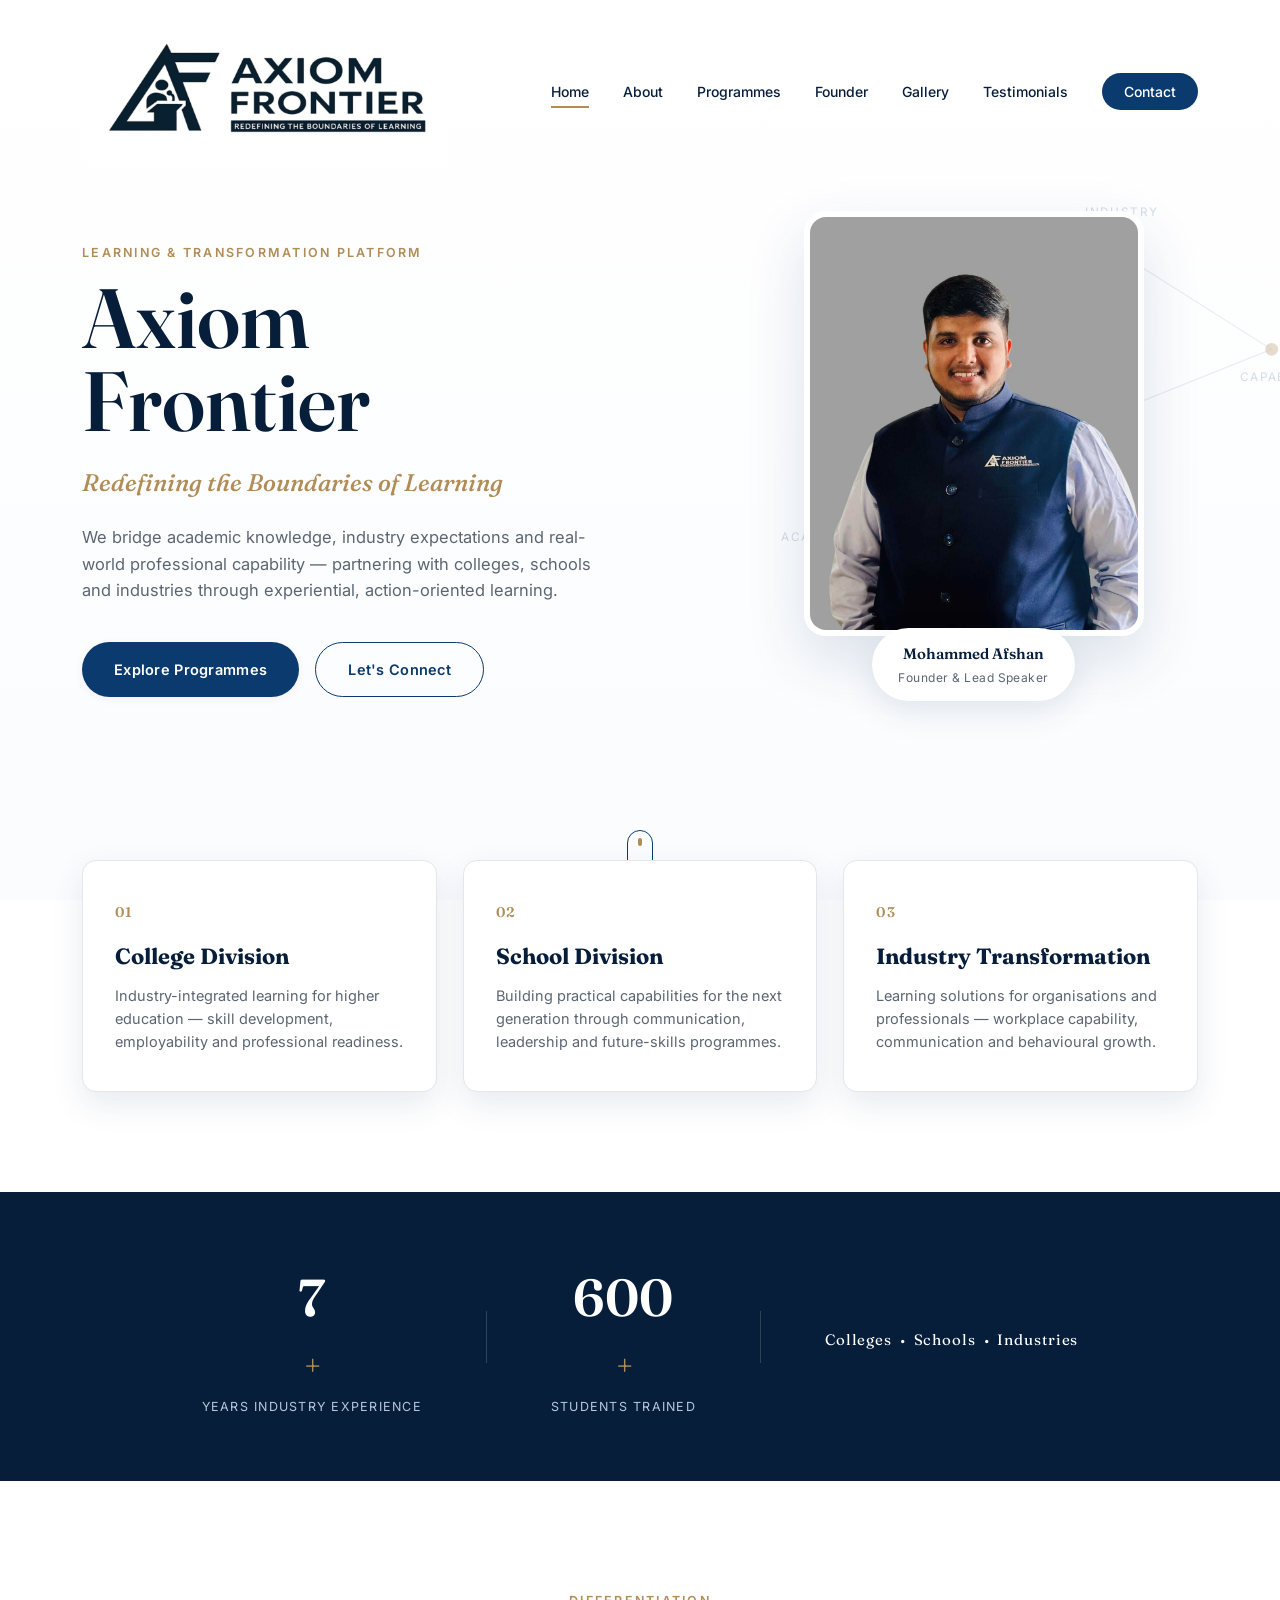
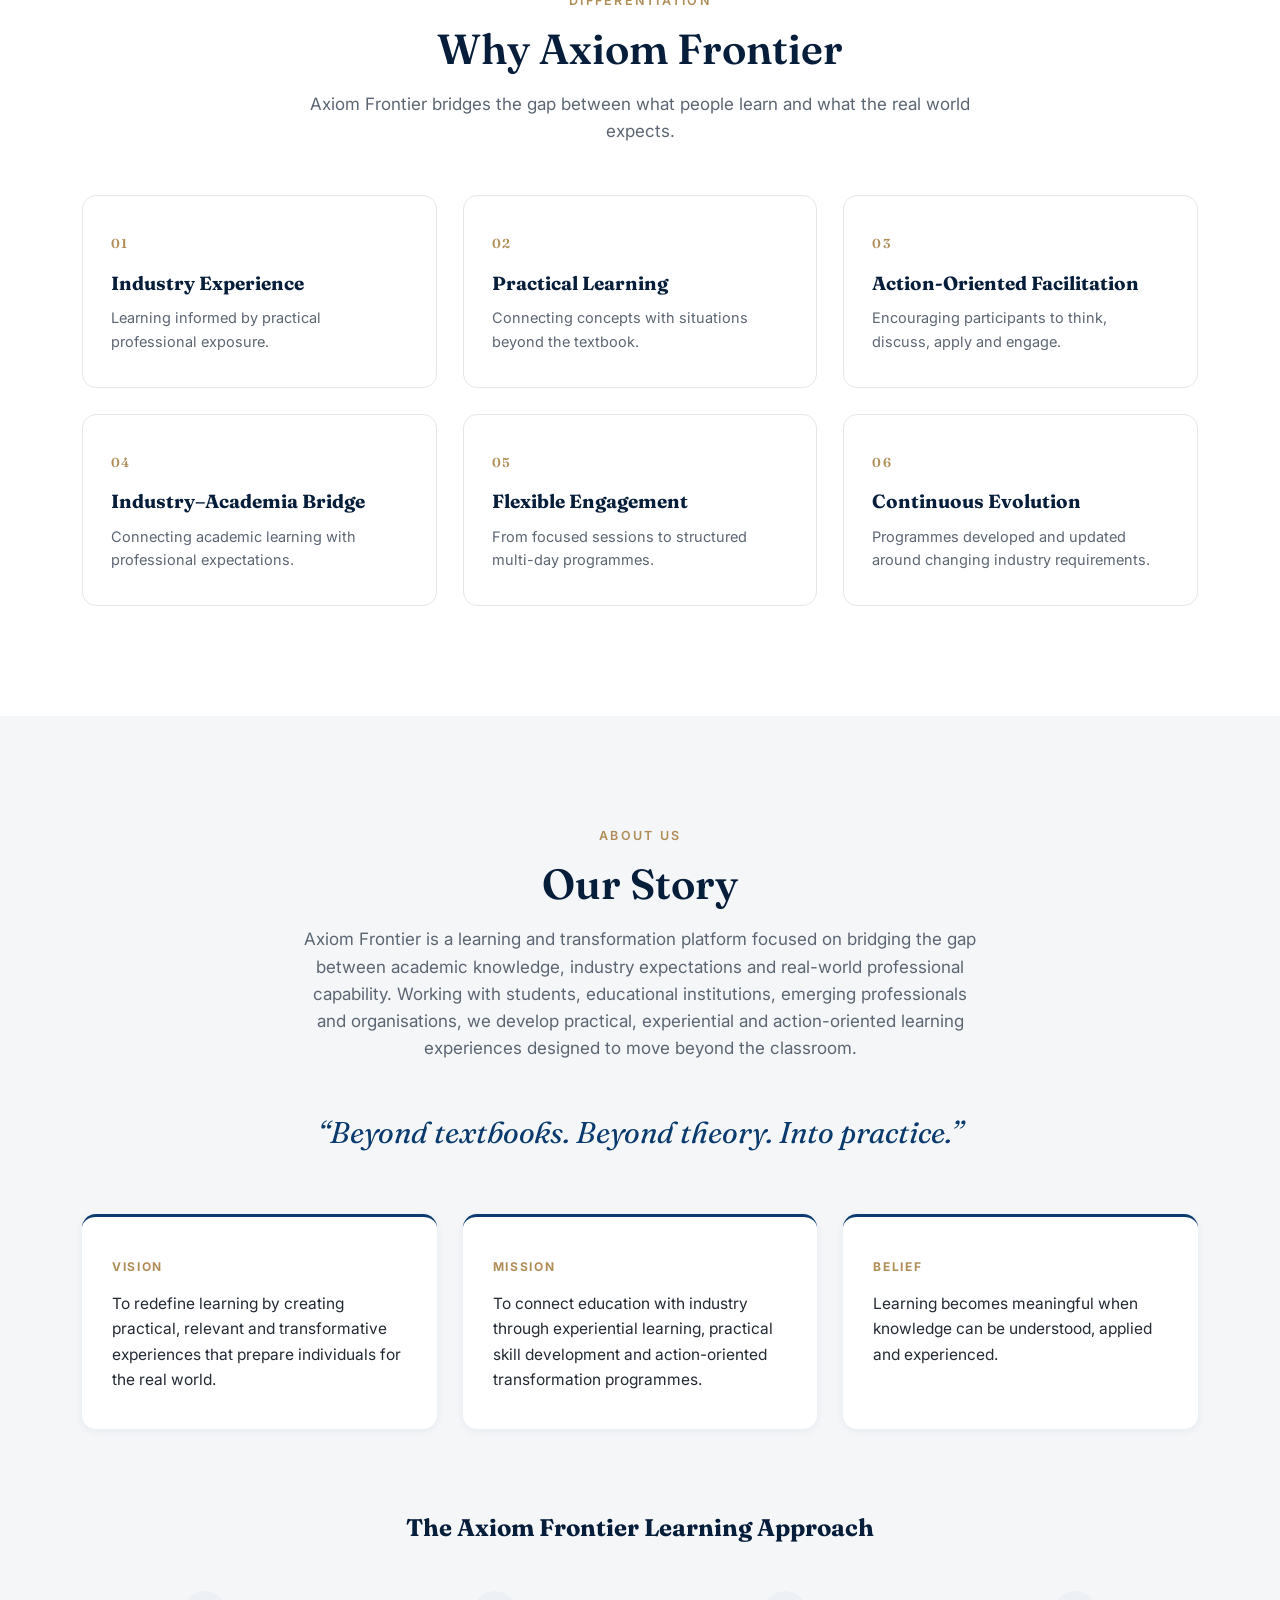
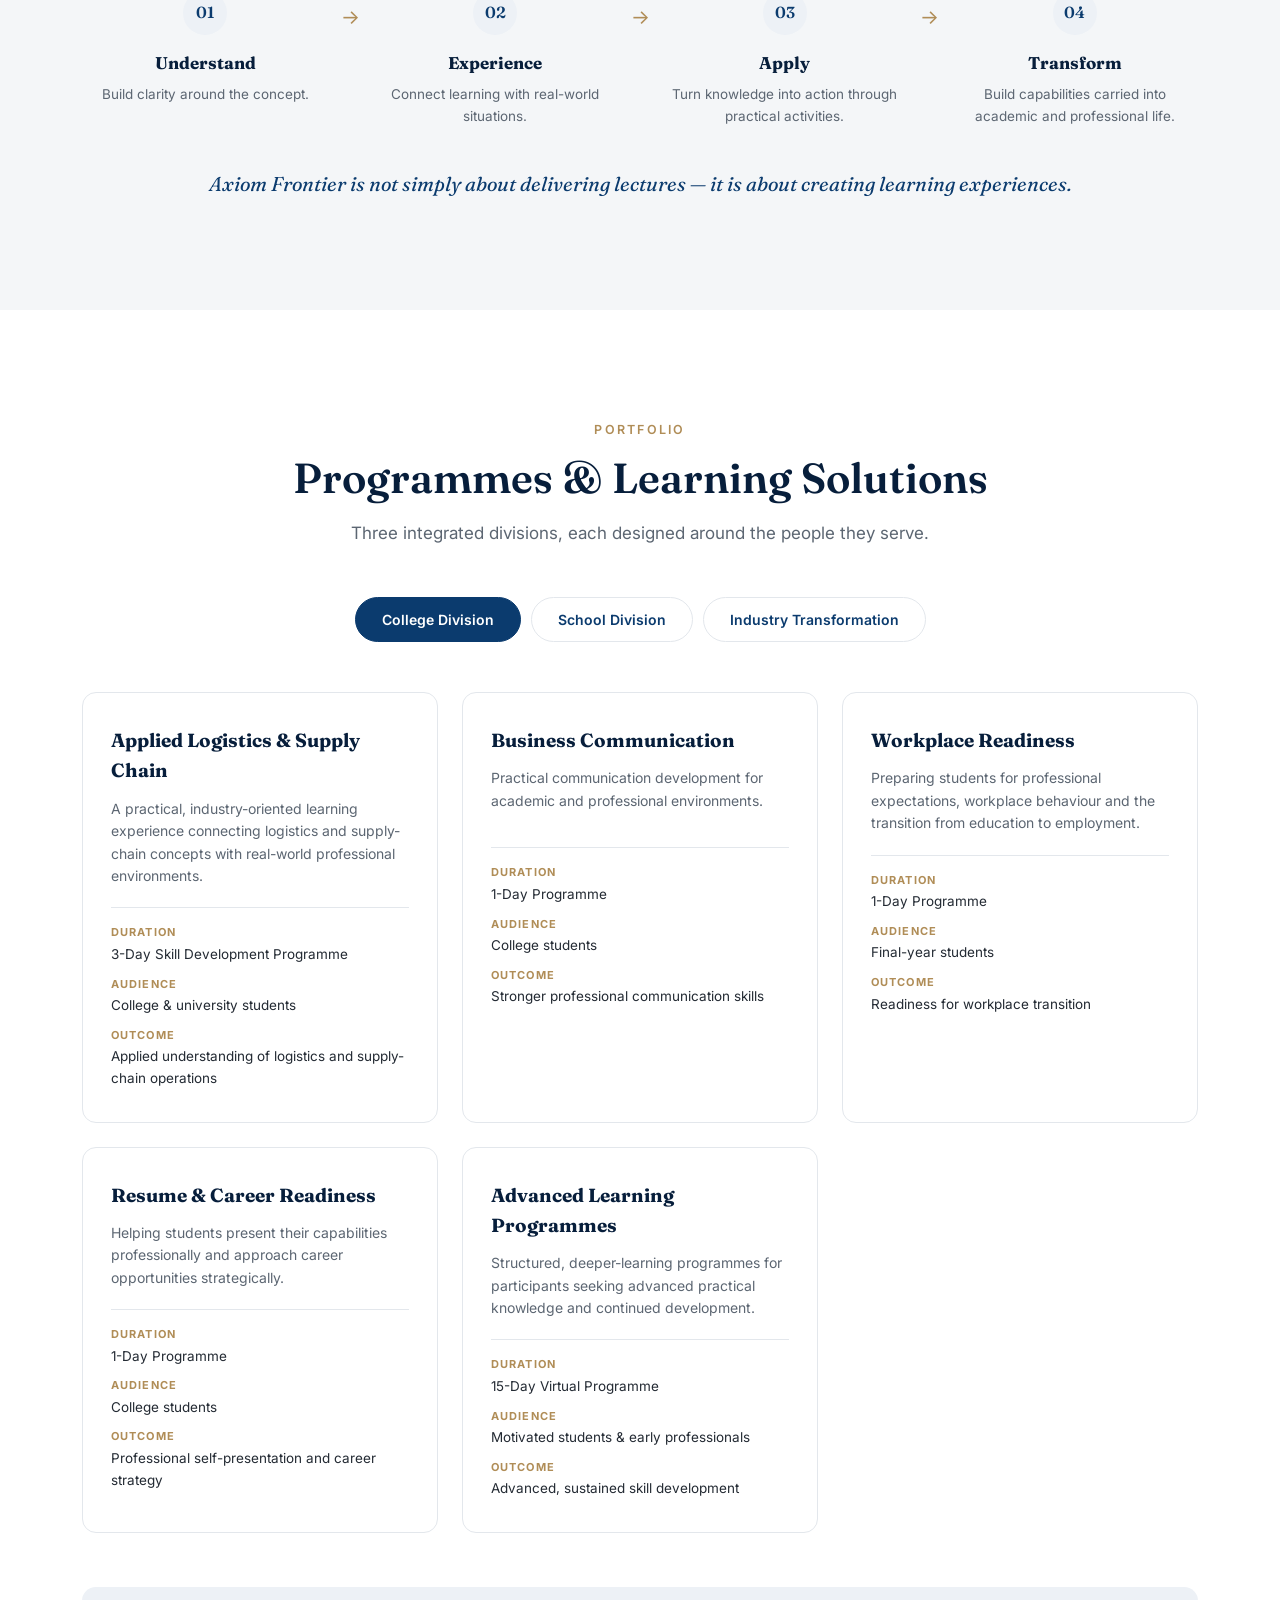
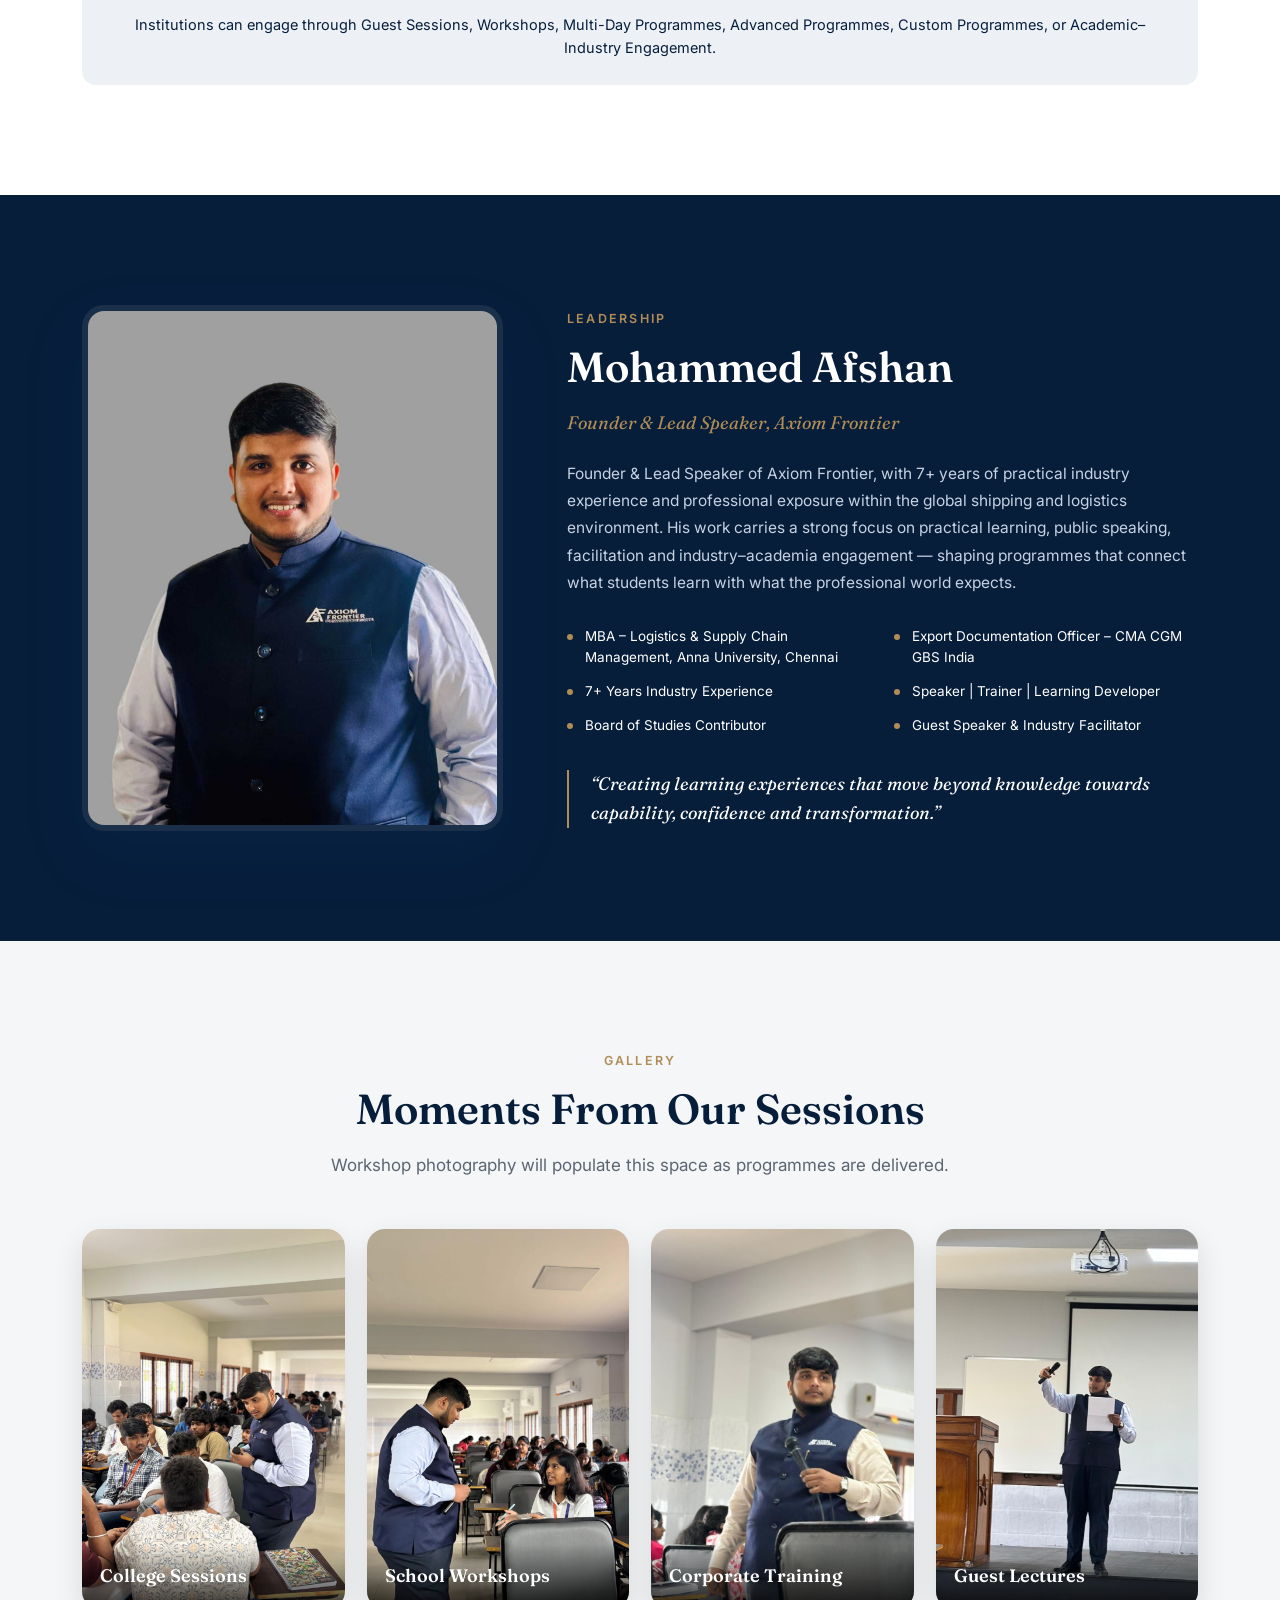
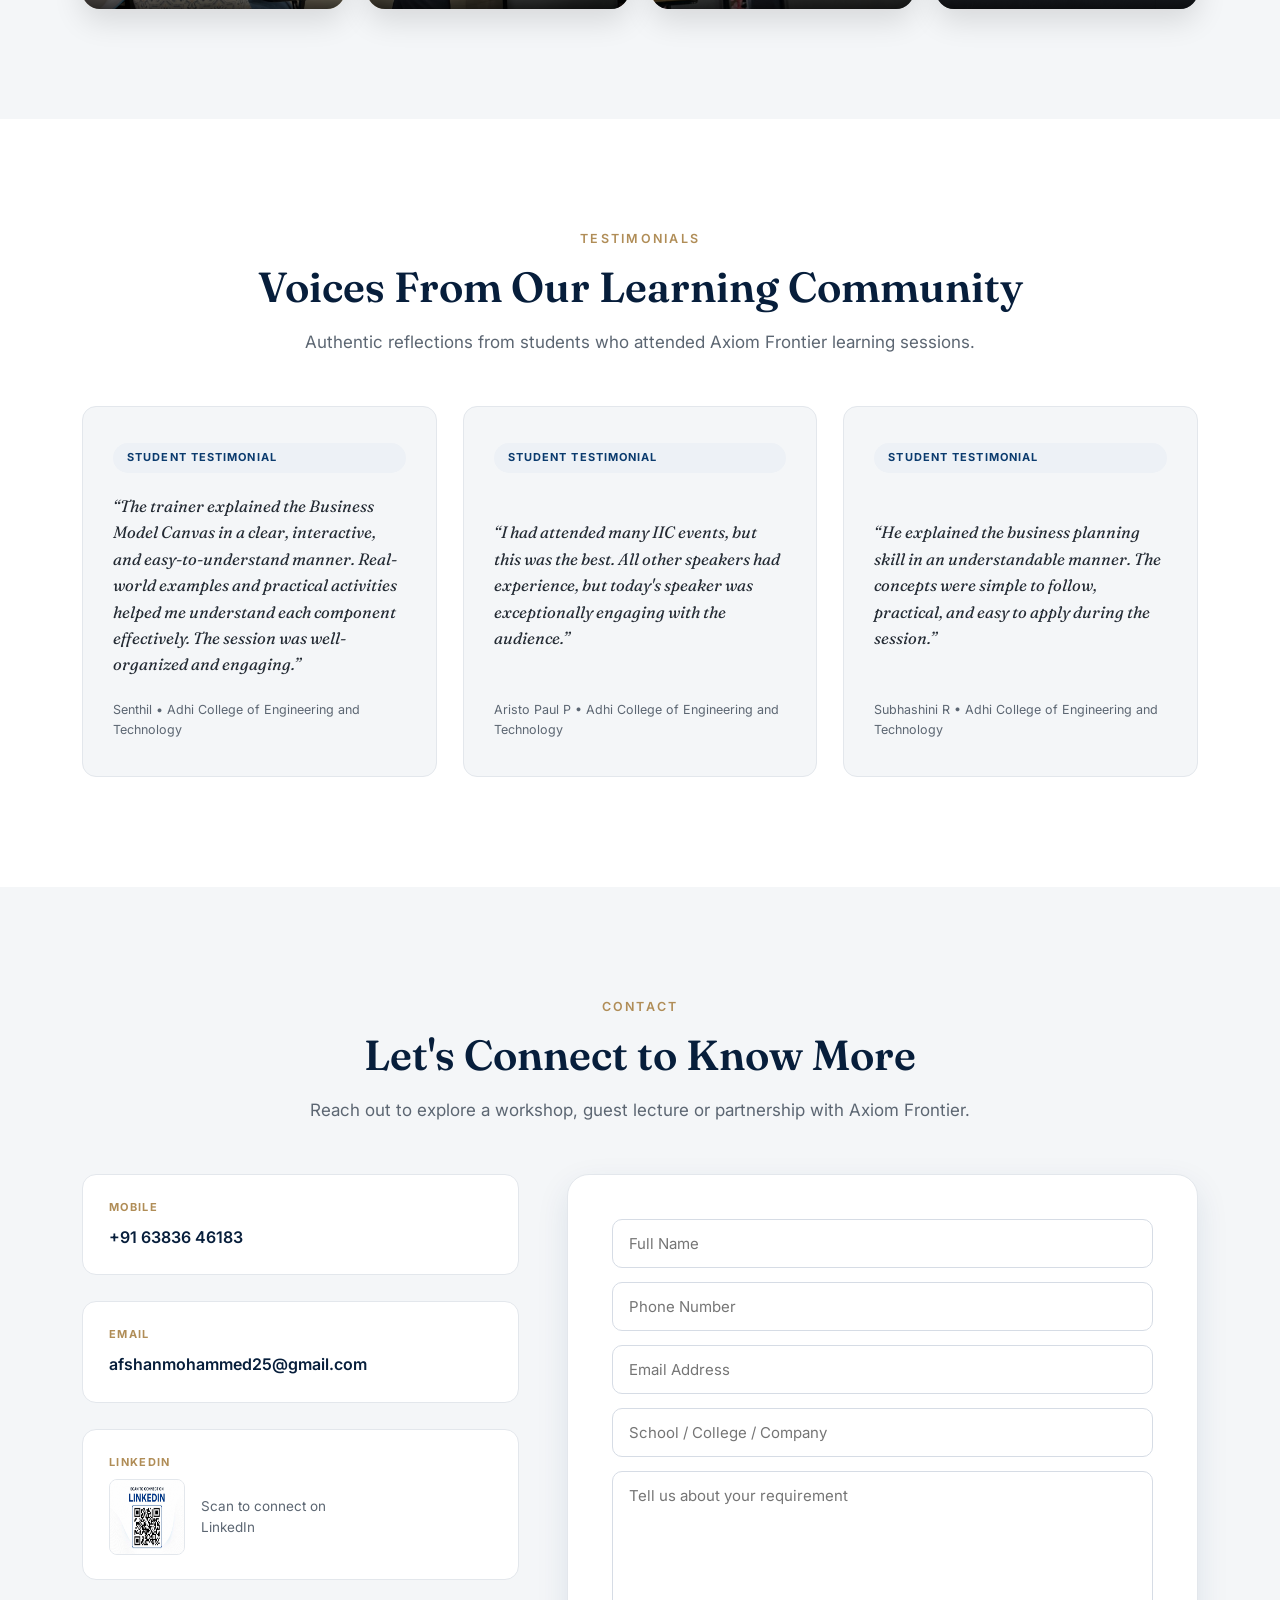
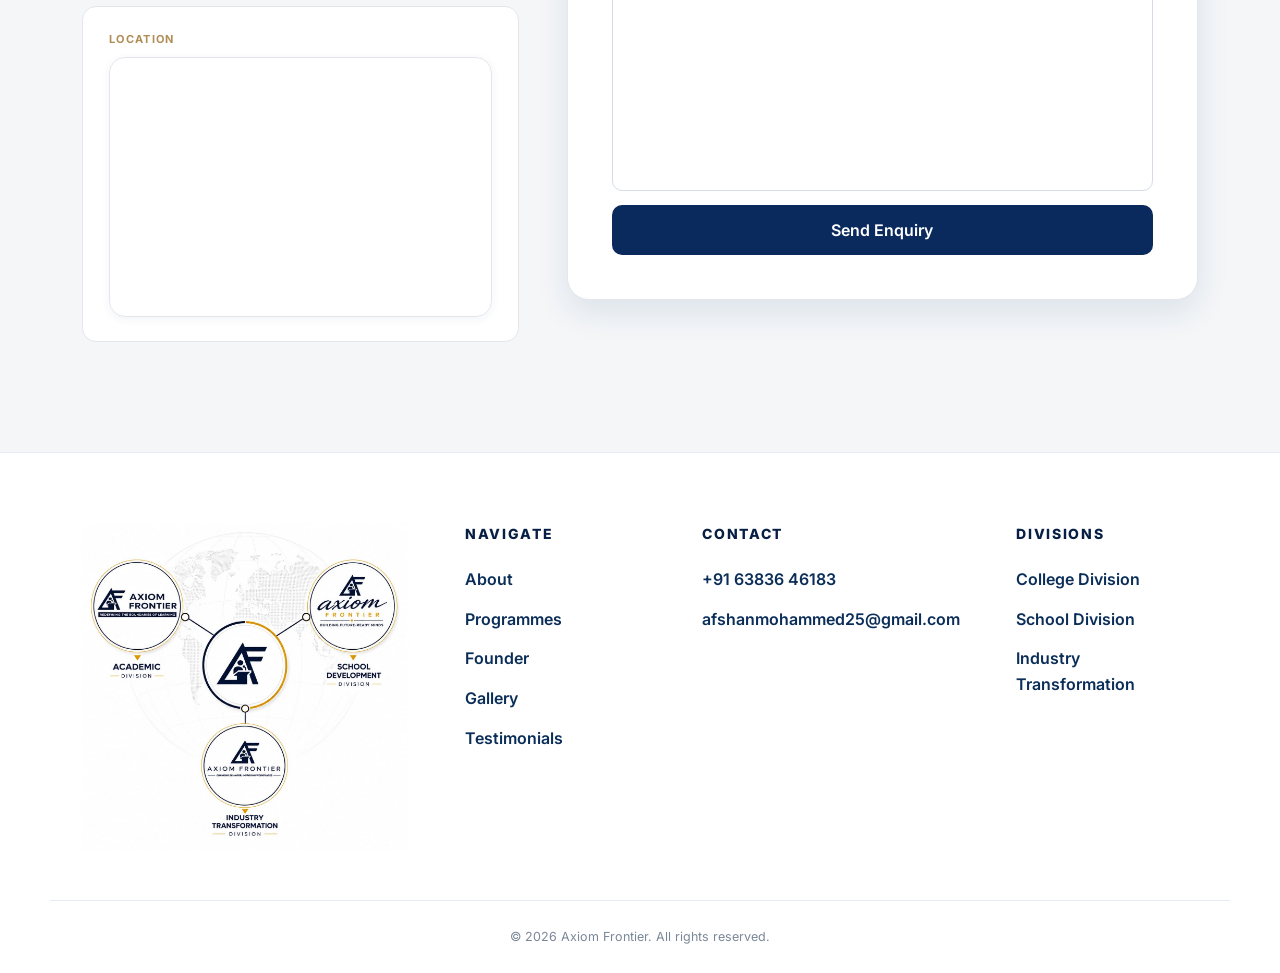
==== index.html @ 97d2d04b "Update index.html" ====
<!DOCTYPE html>
<html lang="en">
<head>
<meta charset="UTF-8">
<meta name="viewport" content="width=device-width, initial-scale=1.0">
<title>Axiom Frontier | Learning &amp; Transformation Platform</title>
<meta name="description" content="Axiom Frontier is a Learning & Transformation Platform partnering with Colleges, Schools and Industries through workshops, guest lectures, faculty development and leadership programmes.">
<meta name="theme-color" content="#0B3B6E">
<link rel="preconnect" href="https://fonts.googleapis.com">
<link rel="preconnect" href="https://fonts.gstatic.com" crossorigin>
<link href="https://fonts.googleapis.com/css2?family=Fraunces:opsz,wght@9..144,400;9..144,500;9..144,600;9..144,700&family=Inter:wght@300;400;500;600;700&display=swap" rel="stylesheet">
<link rel="stylesheet" href="style.css?v=2">
</head>
<body>

<!-- ============ PRELOADER / NODE MOTIF (decorative, injected via CSS bg) ============ -->

<!-- ============ NAVIGATION ============ -->
<header class="site-header" id="siteHeader">
  <nav class="nav container">
    <a href="#home" class="nav-brand">
      <img src="assets/logo.png" alt="Axiom Frontier" class="nav-logo">
    </a>

    <ul class="nav-links" id="navLinks">
      <li><a href="#home" class="nav-link active-link">Home</a></li>
      <li><a href="#about" class="nav-link">About</a></li>
      <li><a href="#programmes" class="nav-link">Programmes</a></li>
      <li><a href="#founder" class="nav-link">Founder</a></li>
      <li><a href="#gallery" class="nav-link">Gallery</a></li>
      <li><a href="#testimonials" class="nav-link">Testimonials</a></li>
      <li><a href="#contact" class="nav-link nav-cta">Contact</a></li>
    </ul>

    <button class="nav-toggle" id="navToggle" aria-label="Toggle navigation" aria-expanded="false">
      <span></span><span></span><span></span>
    </button>
  </nav>
</header>

<main>

<!-- ============ HOME / HERO ============ -->
<section id="home" class="hero">
  <div class="hero-motif" aria-hidden="true">
    <svg viewBox="0 0 600 600" class="motif-svg">
      <line x1="120" y1="420" x2="330" y2="140" class="motif-line"/>
      <line x1="330" y1="140" x2="520" y2="260" class="motif-line"/>
      <line x1="120" y1="420" x2="520" y2="260" class="motif-line"/>
      <circle cx="330" cy="140" r="6" class="motif-node"/>
      <circle cx="520" cy="260" r="6" class="motif-node"/>
      <circle cx="120" cy="420" r="6" class="motif-node"/>
      <text x="345" y="135" class="motif-label">INDUSTRY</text>
      <text x="60" y="440" class="motif-label">ACADEMIA</text>
      <text x="490" y="290" class="motif-label">CAPABILITY</text>
    </svg>
  </div>

  <div class="container hero-grid">
    <div class="hero-copy reveal">
      <p class="eyebrow">Learning &amp; Transformation Platform</p>
      <h1 class="hero-title">Axiom<br>Frontier</h1>
      <p class="hero-tagline">Redefining the Boundaries of Learning</p>
      <p class="hero-desc">We bridge academic knowledge, industry expectations and real-world professional capability &mdash; partnering with colleges, schools and industries through experiential, action-oriented learning.</p>
      <div class="hero-actions">
        <a href="#programmes" class="btn btn-primary">Explore Programmes</a>
        <a href="#contact" class="btn btn-secondary">Let's Connect</a>
      </div>
    </div>

    <div class="hero-media reveal">
      <div class="hero-photo-frame">
        <img src="assets/founder.jpg" alt="Mohammed Afshan, Founder & Lead Speaker, Axiom Frontier" class="hero-photo">
      </div>
      <div class="hero-photo-caption">
        <span class="hpc-name">Mohammed Afshan</span>
        <span class="hpc-role">Founder &amp; Lead Speaker</span>
      </div>
    </div>
  </div>

  <div class="hero-scroll-cue" aria-hidden="true"><span></span></div>
</section>

<!-- ============ DIVISION CARDS ============ -->
<section class="divisions-strip">
  <div class="container divisions-grid">
    <article class="division-card reveal">
      <span class="division-index">01</span>
      <h3>College Division</h3>
      <p>Industry-integrated learning for higher education &mdash; skill development, employability and professional readiness.</p>
    </article>
    <article class="division-card reveal">
      <span class="division-index">02</span>
      <h3>School Division</h3>
      <p>Building practical capabilities for the next generation through communication, leadership and future-skills programmes.</p>
    </article>
    <article class="division-card reveal">
      <span class="division-index">03</span>
      <h3>Industry Transformation</h3>
      <p>Learning solutions for organisations and professionals &mdash; workplace capability, communication and behavioural growth.</p>
    </article>
  </div>
</section>

<!-- ============ IMPACT / STATS ============ -->
<section class="impact">
  <div class="container impact-grid">
    <div class="impact-stat reveal">
      <span class="impact-number" data-count="7">0</span><span class="impact-plus">+</span>
      <span class="impact-label">Years Industry Experience</span>
    </div>
    <div class="impact-divider" aria-hidden="true"></div>
    <div class="impact-stat reveal">
      <span class="impact-number" data-count="600">0</span><span class="impact-plus">+</span>
      <span class="impact-label">Students Trained</span>
    </div>
    <div class="impact-divider" aria-hidden="true"></div>
    <div class="impact-stat reveal">
      <span class="impact-label impact-label-wide">Colleges &nbsp;&bull;&nbsp; Schools &nbsp;&bull;&nbsp; Industries</span>
    </div>
  </div>
</section>

<!-- ============ WHY AXIOM FRONTIER ============ -->
<section class="section why-section">
  <div class="container">
    <p class="eyebrow center">Differentiation</p>
    <h2 class="section-title center">Why Axiom Frontier</h2>
    <p class="section-lead center">Axiom Frontier bridges the gap between what people learn and what the real world expects.</p>

    <div class="why-grid">
      <div class="why-card reveal">
        <span class="why-index">01</span>
        <h4>Industry Experience</h4>
        <p>Learning informed by practical professional exposure.</p>
      </div>
      <div class="why-card reveal">
        <span class="why-index">02</span>
        <h4>Practical Learning</h4>
        <p>Connecting concepts with situations beyond the textbook.</p>
      </div>
      <div class="why-card reveal">
        <span class="why-index">03</span>
        <h4>Action-Oriented Facilitation</h4>
        <p>Encouraging participants to think, discuss, apply and engage.</p>
      </div>
      <div class="why-card reveal">
        <span class="why-index">04</span>
        <h4>Industry&ndash;Academia Bridge</h4>
        <p>Connecting academic learning with professional expectations.</p>
      </div>
      <div class="why-card reveal">
        <span class="why-index">05</span>
        <h4>Flexible Engagement</h4>
        <p>From focused sessions to structured multi-day programmes.</p>
      </div>
      <div class="why-card reveal">
        <span class="why-index">06</span>
        <h4>Continuous Evolution</h4>
        <p>Programmes developed and updated around changing industry requirements.</p>
      </div>
    </div>
  </div>
</section>

<!-- ============ ABOUT ============ -->
<section id="about" class="section section-grey">
  <div class="container">
    <p class="eyebrow center">About Us</p>
    <h2 class="section-title center">Our Story</h2>
    <p class="section-lead center">Axiom Frontier is a learning and transformation platform focused on bridging the gap between academic knowledge, industry expectations and real-world professional capability. Working with students, educational institutions, emerging professionals and organisations, we develop practical, experiential and action-oriented learning experiences designed to move beyond the classroom.</p>

    <blockquote class="pull-quote reveal">&ldquo;Beyond textbooks. Beyond theory. Into practice.&rdquo;</blockquote>

    <div class="pillars-grid">
      <div class="pillar-card reveal">
        <span class="pillar-label">Vision</span>
        <p>To redefine learning by creating practical, relevant and transformative experiences that prepare individuals for the real world.</p>
      </div>
      <div class="pillar-card reveal">
        <span class="pillar-label">Mission</span>
        <p>To connect education with industry through experiential learning, practical skill development and action-oriented transformation programmes.</p>
      </div>
      <div class="pillar-card reveal">
        <span class="pillar-label">Belief</span>
        <p>Learning becomes meaningful when knowledge can be understood, applied and experienced.</p>
      </div>
    </div>

    <div class="methodology reveal">
      <h3 class="methodology-title">The Axiom Frontier Learning Approach</h3>
      <div class="methodology-track">
        <div class="method-step">
          <span class="method-num">01</span>
          <h5>Understand</h5>
          <p>Build clarity around the concept.</p>
        </div>
        <div class="method-arrow" aria-hidden="true">&rarr;</div>
        <div class="method-step">
          <span class="method-num">02</span>
          <h5>Experience</h5>
          <p>Connect learning with real-world situations.</p>
        </div>
        <div class="method-arrow" aria-hidden="true">&rarr;</div>
        <div class="method-step">
          <span class="method-num">03</span>
          <h5>Apply</h5>
          <p>Turn knowledge into action through practical activities.</p>
        </div>
        <div class="method-arrow" aria-hidden="true">&rarr;</div>
        <div class="method-step">
          <span class="method-num">04</span>
          <h5>Transform</h5>
          <p>Build capabilities carried into academic and professional life.</p>
        </div>
      </div>
    </div>

    <p class="section-note center reveal">Axiom Frontier is not simply about delivering lectures &mdash; it is about creating learning experiences.</p>
  </div>
</section>

<!-- ============ PROGRAMMES ============ -->
<section id="programmes" class="section">
  <div class="container">
    <p class="eyebrow center">Portfolio</p>
    <h2 class="section-title center">Programmes &amp; Learning Solutions</h2>
    <p class="section-lead center">Three integrated divisions, each designed around the people they serve.</p>

    <div class="tabs" role="tablist">
      <button class="tab-btn active" data-tab="college" role="tab" aria-selected="true">College Division</button>
      <button class="tab-btn" data-tab="school" role="tab" aria-selected="false">School Division</button>
      <button class="tab-btn" data-tab="industry" role="tab" aria-selected="false">Industry Transformation</button>
    </div>

    <!-- COLLEGE -->
    <div class="tab-panel active" id="tab-college" role="tabpanel">
      <div class="programme-grid">
        <div class="programme-card reveal">
          <h4>Applied Logistics &amp; Supply Chain</h4>
          <p class="programme-desc">A practical, industry-oriented learning experience connecting logistics and supply-chain concepts with real-world professional environments.</p>
          <ul class="programme-meta">
            <li><span>Duration</span>3-Day Skill Development Programme</li>
            <li><span>Audience</span>College &amp; university students</li>
            <li><span>Outcome</span>Applied understanding of logistics and supply-chain operations</li>
          </ul>
        </div>
        <div class="programme-card reveal">
          <h4>Business Communication</h4>
          <p class="programme-desc">Practical communication development for academic and professional environments.</p>
          <ul class="programme-meta">
            <li><span>Duration</span>1-Day Programme</li>
            <li><span>Audience</span>College students</li>
            <li><span>Outcome</span>Stronger professional communication skills</li>
          </ul>
        </div>
        <div class="programme-card reveal">
          <h4>Workplace Readiness</h4>
          <p class="programme-desc">Preparing students for professional expectations, workplace behaviour and the transition from education to employment.</p>
          <ul class="programme-meta">
            <li><span>Duration</span>1-Day Programme</li>
            <li><span>Audience</span>Final-year students</li>
            <li><span>Outcome</span>Readiness for workplace transition</li>
          </ul>
        </div>
        <div class="programme-card reveal">
          <h4>Resume &amp; Career Readiness</h4>
          <p class="programme-desc">Helping students present their capabilities professionally and approach career opportunities strategically.</p>
          <ul class="programme-meta">
            <li><span>Duration</span>1-Day Programme</li>
            <li><span>Audience</span>College students</li>
            <li><span>Outcome</span>Professional self-presentation and career strategy</li>
          </ul>
        </div>
        <div class="programme-card reveal">
          <h4>Advanced Learning Programmes</h4>
          <p class="programme-desc">Structured, deeper-learning programmes for participants seeking advanced practical knowledge and continued development.</p>
          <ul class="programme-meta">
            <li><span>Duration</span>15-Day Virtual Programme</li>
            <li><span>Audience</span>Motivated students &amp; early professionals</li>
            <li><span>Outcome</span>Advanced, sustained skill development</li>
          </ul>
        </div>
      </div>
    </div>

    <!-- SCHOOL -->
    <div class="tab-panel" id="tab-school" role="tabpanel">
      <div class="programme-grid">
        <div class="programme-card reveal">
          <h4>Career Awareness</h4>
          <p class="programme-desc">Helping students discover career pathways and understand what different professional journeys involve.</p>
          <ul class="programme-meta">
            <li><span>Duration</span>Workshop / Guest Session</li>
            <li><span>Audience</span>School students</li>
            <li><span>Outcome</span>Early clarity on career direction</li>
          </ul>
        </div>
        <div class="programme-card reveal">
          <h4>Communication &amp; Confidence</h4>
          <p class="programme-desc">Building the ability to express ideas clearly and engage with confidence in academic and social settings.</p>
          <ul class="programme-meta">
            <li><span>Duration</span>Workshop</li>
            <li><span>Audience</span>School students</li>
            <li><span>Outcome</span>Improved communication and self-assurance</li>
          </ul>
        </div>
        <div class="programme-card reveal">
          <h4>Future Skills</h4>
          <p class="programme-desc">Introducing digital awareness and emerging capabilities that prepare students for a changing world.</p>
          <ul class="programme-meta">
            <li><span>Duration</span>Workshop</li>
            <li><span>Audience</span>School students</li>
            <li><span>Outcome</span>Awareness of future-ready skills</li>
          </ul>
        </div>
        <div class="programme-card reveal">
          <h4>Leadership Development</h4>
          <p class="programme-desc">Introducing leadership and entrepreneurial thinking through practical, experiential activities.</p>
          <ul class="programme-meta">
            <li><span>Duration</span>Workshop</li>
            <li><span>Audience</span>School students</li>
            <li><span>Outcome</span>Foundational leadership capability</li>
          </ul>
        </div>
      </div>
    </div>

    <!-- INDUSTRY -->
    <div class="tab-panel" id="tab-industry" role="tabpanel">
      <div class="programme-grid">
        <div class="programme-card reveal">
          <h4>Professional Development</h4>
          <p class="programme-desc">Learning interventions that strengthen professional capability across teams and roles.</p>
          <ul class="programme-meta">
            <li><span>Duration</span>Session / Multi-day</li>
            <li><span>Audience</span>Working professionals</li>
            <li><span>Outcome</span>Strengthened professional capability</li>
          </ul>
        </div>
        <div class="programme-card reveal">
          <h4>Workplace Communication</h4>
          <p class="programme-desc">Practical communication training designed for workplace capability and collaboration.</p>
          <ul class="programme-meta">
            <li><span>Duration</span>Workshop</li>
            <li><span>Audience</span>Teams &amp; organisations</li>
            <li><span>Outcome</span>Improved workplace communication</li>
          </ul>
        </div>
        <div class="programme-card reveal">
          <h4>Leadership Workshops</h4>
          <p class="programme-desc">Facilitated sessions building leadership perspective and decision-making capability.</p>
          <ul class="programme-meta">
            <li><span>Duration</span>Workshop</li>
            <li><span>Audience</span>Emerging &amp; current leaders</li>
            <li><span>Outcome</span>Sharper leadership perspective</li>
          </ul>
        </div>
        <div class="programme-card reveal">
          <h4>Behavioural Learning</h4>
          <p class="programme-desc">Action-oriented facilitation focused on mindset, behaviour and workplace effectiveness.</p>
          <ul class="programme-meta">
            <li><span>Duration</span>Workshop</li>
            <li><span>Audience</span>Professionals &amp; teams</li>
            <li><span>Outcome</span>Positive behavioural shift</li>
          </ul>
        </div>
        <div class="programme-card reveal">
          <h4>Custom Corporate Programmes</h4>
          <p class="programme-desc">Learning interventions designed around specific organisational requirements.</p>
          <ul class="programme-meta">
            <li><span>Duration</span>Designed around requirement</li>
            <li><span>Audience</span>Organisations</li>
            <li><span>Outcome</span>Programme aligned to business needs</li>
          </ul>
        </div>
      </div>
    </div>

    <div class="engage-note reveal">
      <p>Institutions can engage through Guest Sessions, Workshops, Multi-Day Programmes, Advanced Programmes, Custom Programmes, or Academic&ndash;Industry Engagement.</p>
    </div>
  </div>
</section>

<!-- ============ FOUNDER ============ -->
<section id="founder" class="section founder-section">
  <div class="container founder-grid">
    <div class="founder-media reveal">
      <div class="founder-photo-frame">
        <img src="assets/founder.jpg" alt="Mohammed Afshan" class="founder-photo">
      </div>
    </div>
    <div class="founder-copy reveal">
      <p class="eyebrow">Leadership</p>
      <h2 class="section-title">Mohammed Afshan</h2>
      <p class="founder-role">Founder &amp; Lead Speaker, Axiom Frontier</p>
      <p class="founder-bio">Founder &amp; Lead Speaker of Axiom Frontier, with 7+ years of practical industry experience and professional exposure within the global shipping and logistics environment. His work carries a strong focus on practical learning, public speaking, facilitation and industry&ndash;academia engagement &mdash; shaping programmes that connect what students learn with what the professional world expects.</p>

      <ul class="founder-highlights">
        <li>MBA &ndash; Logistics &amp; Supply Chain Management, Anna University, Chennai</li>
        <li>Export Documentation Officer &ndash; CMA CGM GBS India</li>
        <li>7+ Years Industry Experience</li>
        <li>Speaker | Trainer | Learning Developer</li>
        <li>Board of Studies Contributor</li>
        <li>Guest Speaker &amp; Industry Facilitator</li>
      </ul>

      <blockquote class="founder-quote">&ldquo;Creating learning experiences that move beyond knowledge towards capability, confidence and transformation.&rdquo;</blockquote>
    </div>
  </div>
</section>

<!-- ============ GALLERY ============ -->
<section id="gallery" class="section section-grey">
  <div class="container">
    <p class="eyebrow center">Gallery</p>
    <h2 class="section-title center">Moments From Our Sessions</h2>
    <p class="section-lead center">Workshop photography will populate this space as programmes are delivered.</p>

    <div class="gallery-grid">
      <div class="gallery-card reveal">
  <img src="assets/college.jpg.jpg" alt="College Sessions">
  <span>College Sessions</span>
</div>

<div class="gallery-card reveal">
  <img src="assets/school.jpg.jpg" alt="School Workshops">
  <span>School Workshops</span>
</div>

<div class="gallery-card reveal">
  <img src="assets/corporate.jpg.jpg" alt="Corporate Training">
  <span>Corporate Training</span>
</div>

<div class="gallery-card reveal">
  <img src="assets/guest.jpg.jpg" alt="Guest Lectures">
  <span>Guest Lectures</span>
</div>
    </div>
  </div>
</section>

<!-- ============ TESTIMONIALS ============ -->
<section id="testimonials" class="section">
  <div class="container">
    <p class="eyebrow center">Testimonials</p>
    <h2 class="section-title center">Voices From Our Learning Community</h2>
    <p class="section-lead center">Authentic reflections from students who attended Axiom Frontier learning sessions.</p>

    <div class="testimonial-grid">
      <div class="testimonial-card reveal">
  <span class="testimonial-tag">Student Testimonial</span>
  <p>“The trainer explained the Business Model Canvas in a clear, interactive, and easy-to-understand manner. Real-world examples and practical activities helped me understand each component effectively. The session was well-organized and engaging.”</p>
  <span class="testimonial-source">Senthil • Adhi College of Engineering and Technology</span>
</div>

<div class="testimonial-card reveal">
  <span class="testimonial-tag">Student Testimonial</span>
  <p>“I had attended many IIC events, but this was the best. All other speakers had experience, but today's speaker was exceptionally engaging with the audience.”</p>
  <span class="testimonial-source">Aristo Paul P • Adhi College of Engineering and Technology</span>
</div>

<div class="testimonial-card reveal">
  <span class="testimonial-tag">Student Testimonial</span>
  <p>“He explained the business planning skill in an understandable manner. The concepts were simple to follow, practical, and easy to apply during the session.”</p>
  <span class="testimonial-source">Subhashini R • Adhi College of Engineering and Technology</span>
</div>
    </div>
  </div>
</section>

<!-- ============ CONTACT ============ -->
<section id="contact" class="section contact-section">
  <div class="container">
    <p class="eyebrow center">Contact</p>
    <h2 class="section-title center">Let's Connect to Know More</h2>
    <p class="section-lead center">Reach out to explore a workshop, guest lecture or partnership with Axiom Frontier.</p>



    <div class="contact-grid">

      <div class="contact-info reveal">

        <div class="contact-item">
          <span class="contact-label">Mobile</span>
          <a href="tel:+916383646183">+91 63836 46183</a>
        </div>

        <div class="contact-item">
          <span class="contact-label">Email</span>
          <a href="mailto:afshanmohammed25@gmail.com">
            afshanmohammed25@gmail.com
          </a>
        </div>

        <div class="contact-item">
          <span class="contact-label">LinkedIn</span>
          <div class="qr-block">
            <img src="assets/qr.png" class="qr-img" alt="LinkedIn QR">
            <span>Scan to connect on LinkedIn</span>
          </div>
        </div>

        <div class="contact-item map-placeholder">
          <span class="contact-label">Location</span>
          <div class="map-box">
            <iframe
              src="https://www.google.com/maps/embed?pb=!1m18!1m12!1m3!1d7773.019362249989!2d80.26988547515428!3d13.066852012782647!2m3!1f0!2f0!3f0!3m2!1i1024!2i768!4f13.1!3m3!1m2!1s0x3a5268a0ad514783%3A0x146ef0d87c3f877c!2sVictory%20Mansion%20Lodge!5e0!3m2!1sen!2sin!4v1787413828660!5m2!1sen!2sin"
              loading="lazy"
              allowfullscreen
              referrerpolicy="strict-origin-when-cross-origin">
            </iframe>
          </div>
        </div>

      </div>

      <form action="https://formsubmit.co/connectaxiomfrontier@gmail.com"
            method="POST"
            class="contact-form">

        <input type="hidden" name="_captcha" value="false">
        <input type="hidden" name="_subject" value="New Website Enquiry | Axiom Frontier">
        <input type="hidden" name="_template" value="table">

        <input type="text" name="name" placeholder="Full Name" required>
        <input type="tel" name="phone" placeholder="Phone Number" required>
        <input type="email" name="email" placeholder="Email Address" required>
        <input type="text" name="institution" placeholder="School / College / Company">
        <textarea name="message" placeholder="Tell us about your requirement" rows="12" style="height:460px; resize:none;" required></textarea>

        <button type="submit" class="submit-btn">Send Enquiry</button>
      </form>

    </div>
  </div>
</section>

</main>

<!-- ============ FOOTER ============ -->
<footer class="site-footer">
  <div class="container footer-grid">
    <div class="footer-brand">
      <img src="assets/divisions.png.jpg" alt="Axiom Frontier Divisions" class="footer-divisions">
    </div>

    <div class="footer-col">
      <h5>Navigate</h5>
      <a href="#about">About</a>
      <a href="#programmes">Programmes</a>
      <a href="#founder">Founder</a>
      <a href="#gallery">Gallery</a>
      <a href="#testimonials">Testimonials</a>
    </div>

    <div class="footer-col">
      <h5>Contact</h5>
      <a href="tel:+916383646183">+91 63836 46183</a>
      <a href="mailto:afshanmohammed25@gmail.com">afshanmohammed25@gmail.com</a>
    </div>

    <div class="footer-col">
      <h5>Divisions</h5>
      <span>College Division</span>
      <span>School Division</span>
      <span>Industry Transformation</span>
    </div>
  </div>
  <div class="footer-bottom container">
    <p>&copy; <span id="year"></span> Axiom Frontier. All rights reserved.</p>
  </div>
</footer>

<button class="scroll-top" id="scrollTop" aria-label="Scroll to top">&uarr;</button>

<script src="script.js"></script>
</body>
</html>
---- style.css ----
/* ==========================================================================
   AXIOM FRONTIER — Design tokens
   ========================================================================== */
:root{
  --navy: #0B3B6E;
  --navy-deep: #071E3B;
  --navy-soft: #EDF1F6;
  --charcoal: #232A33;
  --grey-text: #5C6672;
  --grey-bg: #F4F6F8;
  --grey-line: #E3E7EC;
  --white: #FFFFFF;
  --accent: #B08D57;

  --font-display: 'Fraunces', Georgia, serif;
  --font-body: 'Inter', -apple-system, BlinkMacSystemFont, 'Segoe UI', sans-serif;

  --container-w: 1180px;
  --radius-s: 8px;
  --radius-m: 14px;
  --radius-l: 22px;
  --shadow-s: 0 2px 10px rgba(11,59,110,0.06);
  --shadow-m: 0 12px 32px rgba(11,59,110,0.10);
  --shadow-l: 0 24px 60px rgba(11,59,110,0.14);
  --ease: cubic-bezier(.22,.68,.32,1);
}

/* ==========================================================================
   Reset
   ========================================================================== */
*,*::before,*::after{ box-sizing:border-box; margin:0; padding:0; }
html{ scroll-behavior:smooth; }
body{
  font-family:var(--font-body);
  color:var(--charcoal);
  background:var(--white);
  line-height:1.6;
  -webkit-font-smoothing:antialiased;
  overflow-x:hidden;
}
img{ max-width:100%; display:block; }
a{ text-decoration:none; color:inherit; }
ul{ list-style:none; }
button{ font-family:inherit; cursor:pointer; border:none; background:none; }
input,textarea{ font-family:inherit; font-size:15px; }

.container{ width:100%; max-width:var(--container-w); margin:0 auto; padding:0 32px; }

@media (prefers-reduced-motion: reduce){
  *{ animation-duration:.001ms !important; animation-iteration-count:1 !important; transition-duration:.001ms !important; scroll-behavior:auto !important; }
}

:focus-visible{ outline:2px solid var(--navy); outline-offset:3px; }

/* ==========================================================================
   Reveal-on-scroll
   ========================================================================== */
.reveal{ opacity:0; transform:translateY(28px); transition:opacity .8s var(--ease), transform .8s var(--ease); }
.reveal.in-view{ opacity:1; transform:translateY(0); }

/* ==========================================================================
   Type helpers
   ========================================================================== */
.eyebrow{
  font-family:var(--font-body);
  font-size:12.5px;
  font-weight:600;
  letter-spacing:.18em;
  text-transform:uppercase;
  color:var(--accent);
  margin-bottom:14px;
}
.eyebrow.center{ text-align:center; }

.section-title{
  font-family:var(--font-display);
  font-weight:600;
  font-size:clamp(28px,3.6vw,42px);
  color:var(--navy-deep);
  line-height:1.15;
  margin-bottom:18px;
}
.section-title.center{ text-align:center; }

.section-lead{
  font-size:17px;
  color:var(--grey-text);
  max-width:680px;
  margin-bottom:50px;
}
.section-lead.center{ margin-left:auto; margin-right:auto; text-align:center; }

.section-note{ font-style:italic; color:var(--navy); font-family:var(--font-display); font-size:20px; margin-top:40px; }
.section-note.center{ text-align:center; }

.section{ padding:110px 0; }
.section-grey{ background:var(--grey-bg); }

/* ==========================================================================
   Buttons
   ========================================================================== */
.btn{
  display:inline-flex; align-items:center; justify-content:center;
  padding:15px 32px;
  border-radius:100px;
  font-size:14.5px; font-weight:600; letter-spacing:.02em;
  transition:transform .3s var(--ease), box-shadow .3s var(--ease), background .3s var(--ease), color .3s var(--ease);
  white-space:nowrap;
}
.btn-primary{ background:var(--navy); color:var(--white); box-shadow:var(--shadow-s); }
.btn-primary:hover{ background:var(--navy-deep); transform:translateY(-2px); box-shadow:var(--shadow-m); }
.btn-secondary{ background:transparent; color:var(--navy); border:1.5px solid var(--navy); }
.btn-secondary:hover{ background:var(--navy); color:var(--white); transform:translateY(-2px); }
.btn-block{ width:100%; }

/* ==========================================================================
   Header / Nav
   ========================================================================== */
.site-header{
  position:fixed; top:0; left:0; right:0; z-index:1000;
  background:rgba(255,255,255,0.0);
  transition:background .35s var(--ease), box-shadow .35s var(--ease), padding .35s var(--ease);
  padding:22px 0;
}
.site-header.scrolled{
  background:rgba(255,255,255,0.92);
  backdrop-filter:blur(10px);
  box-shadow:0 2px 20px rgba(11,59,110,0.08);
  padding:12px 0;
}
.nav{ display:flex; align-items:center; justify-content:space-between; }
.nav-logo{
    height: 140px;
    width: auto;
    transition: transform .3s ease, height .35s var(--ease);
}

.nav-logo:hover{
    transform: scale(1.08);
}

.site-header.scrolled .nav-logo{
    height: 95px;
}
.site-header.scrolled .nav-logo{
    height: 68px;
}

.nav-links{ display:flex; align-items:center; gap:34px; }
.nav-link{
  font-size:14px; font-weight:500; color:var(--navy-deep);
  position:relative; padding:4px 0;
}
.nav-link::after{
  content:''; position:absolute; left:0; bottom:-4px; width:0; height:2px; background:var(--accent);
  transition:width .3s var(--ease);
}
.nav-link:hover::after, .nav-link.active-link::after{ width:100%; }
.nav-cta{
  background:var(--navy); color:var(--white); padding:10px 22px; border-radius:100px;
}
.nav-cta::after{ display:none; }
.nav-cta:hover{ background:var(--navy-deep); }

.nav-toggle{ display:none; flex-direction:column; gap:5px; width:26px; }
.nav-toggle span{ height:2px; width:100%; background:var(--navy-deep); border-radius:2px; transition:transform .3s var(--ease), opacity .3s var(--ease); }
.nav-toggle.open span:nth-child(1){ transform:translateY(7px) rotate(45deg); }
.nav-toggle.open span:nth-child(2){ opacity:0; }
.nav-toggle.open span:nth-child(3){ transform:translateY(-7px) rotate(-45deg); }

/* ==========================================================================
   Hero
   ========================================================================== */
.hero{
  position:relative;
  min-height:100vh;
  display:flex; align-items:center;
  padding-top:120px; padding-bottom:80px;
  overflow:hidden;
  background:linear-gradient(180deg,#FFFFFF 0%, #FBFCFE 100%);
}
.hero-motif{ position:absolute; right:-6%; top:8%; width:640px; height:640px; opacity:.55; pointer-events:none; }
.motif-svg{ width:100%; height:100%; }
.motif-line{ stroke:var(--navy); stroke-width:1; opacity:.16; }
.motif-node{ fill:var(--accent); opacity:.55; }
.motif-label{ font-family:var(--font-body); font-size:11px; letter-spacing:.14em; fill:var(--navy); opacity:.3; }

.hero-grid{
  display:grid; grid-template-columns:1.15fr .85fr; gap:60px; align-items:center;
  position:relative; z-index:1;
}
.hero-title{
  font-family:var(--font-display);
  font-weight:600;
  font-size:clamp(46px,6.6vw,84px);
  line-height:.98;
  color:var(--navy-deep);
  margin-bottom:22px;
}
.hero-tagline{
  font-family:var(--font-display); font-style:italic; font-weight:500;
  font-size:clamp(19px,2vw,24px); color:var(--accent); margin-bottom:22px;
}
.hero-desc{ font-size:16.5px; color:var(--grey-text); max-width:520px; margin-bottom:38px; }
.hero-actions{ display:flex; gap:16px; flex-wrap:wrap; }

.hero-media{ display:flex; flex-direction:column; align-items:center; }
.hero-photo-frame{
  width:100%; max-width:340px; aspect-ratio:4/5; border-radius:var(--radius-l);
  overflow:hidden; box-shadow:var(--shadow-l); border:6px solid var(--white);
  position:relative;
}
.hero-photo{ width:100%; height:100%; object-fit:cover; }
.hero-photo-caption{
  margin-top:20px; text-align:center; background:var(--white); padding:14px 26px;
  border-radius:100px; box-shadow:var(--shadow-m); display:flex; flex-direction:column; gap:2px;
  transform:translateY(-28px);
}
.hpc-name{ font-family:var(--font-display); font-weight:600; color:var(--navy-deep); font-size:15px; }
.hpc-role{ font-size:12px; color:var(--grey-text); letter-spacing:.04em; }

.hero-scroll-cue{
  position:absolute; bottom:28px; left:50%; transform:translateX(-50%);
  width:26px; height:42px; border:1.5px solid var(--navy); border-radius:14px;
}
.hero-scroll-cue span{
  display:block; width:4px; height:8px; background:var(--accent); border-radius:2px;
  margin:7px auto 0; animation:cue 1.8s infinite;
}
@keyframes cue{ 0%{ transform:translateY(0); opacity:1;} 70%{ transform:translateY(14px); opacity:0;} 100%{ opacity:0;} }

/* ==========================================================================
   Division cards
   ========================================================================== */
.divisions-strip{ padding:0 0 100px; position:relative; z-index:2; margin-top:-40px; }
.divisions-grid{ display:grid; grid-template-columns:repeat(3,1fr); gap:26px; }
.division-card{
  background:var(--white); border-radius:var(--radius-m); padding:38px 32px;
  box-shadow:var(--shadow-m); border:1px solid var(--grey-line);
  transition:transform .4s var(--ease), box-shadow .4s var(--ease);
}
.division-card:hover{ transform:translateY(-8px); box-shadow:var(--shadow-l); }
.division-index{ font-family:var(--font-display); font-size:14px; color:var(--accent); letter-spacing:.1em; font-weight:600; }
.division-card h3{ font-family:var(--font-display); font-size:22px; color:var(--navy-deep); margin:14px 0 10px; }
.division-card p{ color:var(--grey-text); font-size:14.5px; }

/* ==========================================================================
   Impact strip
   ========================================================================== */
.impact{ background:var(--navy-deep); padding:64px 0; }
.impact-grid{ display:flex; align-items:center; justify-content:center; gap:64px; flex-wrap:wrap; }
.impact-stat{ text-align:center; color:var(--white); display:flex; flex-direction:column; align-items:center; }
.impact-number{ font-family:var(--font-display); font-size:52px; font-weight:600; color:var(--white); }
.impact-plus{ font-family:var(--font-display); font-size:32px; color:var(--accent); margin-left:2px; }
.impact-label{ font-size:12.5px; letter-spacing:.1em; text-transform:uppercase; color:#B8C6DA; margin-top:6px; }
.impact-label-wide{ font-size:15px; letter-spacing:.06em; color:var(--white); text-transform:none; font-family:var(--font-display); }
.impact-divider{ width:1px; height:52px; background:rgba(255,255,255,.16); }
@media(max-width:720px){ .impact-divider{ display:none; } }

/* ==========================================================================
   Why Axiom Frontier
   ========================================================================== */
.why-grid{ display:grid; grid-template-columns:repeat(3,1fr); gap:26px; margin-top:20px; }
.why-card{
  padding:34px 28px; border-radius:var(--radius-m); background:var(--white);
  border:1px solid var(--grey-line); transition:box-shadow .35s var(--ease), transform .35s var(--ease), border-color .35s var(--ease);
}
.why-card:hover{ box-shadow:var(--shadow-m); transform:translateY(-6px); border-color:transparent; }
.why-index{ font-family:var(--font-display); color:var(--accent); font-size:13px; letter-spacing:.1em; font-weight:600; }
.why-card h4{ font-family:var(--font-display); font-size:19px; color:var(--navy-deep); margin:12px 0 8px; }
.why-card p{ font-size:14.5px; color:var(--grey-text); }

/* ==========================================================================
   About / pillars / methodology
   ========================================================================== */
.pull-quote{
  font-family:var(--font-display); font-style:italic; font-size:clamp(22px,2.6vw,30px);
  color:var(--navy); text-align:center; max-width:720px; margin:0 auto 60px; line-height:1.4;
  position:relative; padding:0 20px;
}

.pillars-grid{ display:grid; grid-template-columns:repeat(3,1fr); gap:26px; margin-bottom:80px; }
.pillar-card{
  background:var(--white); border-radius:var(--radius-m); padding:36px 30px;
  box-shadow:var(--shadow-s); border-top:3px solid var(--navy);
}
.pillar-label{
  display:inline-block; font-family:var(--font-body); font-size:12px; font-weight:700;
  letter-spacing:.14em; text-transform:uppercase; color:var(--accent); margin-bottom:14px;
}
.pillar-card p{ font-size:15.5px; color:var(--charcoal); line-height:1.65; }

.methodology-title{ font-family:var(--font-display); text-align:center; font-size:24px; color:var(--navy-deep); margin-bottom:44px; }
.methodology-track{ display:flex; align-items:flex-start; justify-content:space-between; gap:12px; flex-wrap:wrap; }
.method-step{ flex:1; min-width:150px; text-align:center; }
.method-num{
  display:inline-flex; align-items:center; justify-content:center;
  width:44px; height:44px; border-radius:50%; background:var(--navy-soft); color:var(--navy);
  font-family:var(--font-display); font-weight:600; margin-bottom:14px;
}
.method-step h5{ font-family:var(--font-display); font-size:17px; color:var(--navy-deep); margin-bottom:8px; }
.method-step p{ font-size:13.5px; color:var(--grey-text); }
.method-arrow{ color:var(--accent); font-size:20px; padding-top:10px; }
@media(max-width:800px){ .method-arrow{ display:none; } }

/* ==========================================================================
   Tabs / Programmes
   ========================================================================== */
.tabs{ display:flex; justify-content:center; gap:10px; margin-bottom:50px; flex-wrap:wrap; }
.tab-btn{
  padding:13px 26px; border-radius:100px; font-size:14px; font-weight:600;
  color:var(--navy); border:1.5px solid var(--grey-line); background:var(--white);
  transition:all .3s var(--ease);
}
.tab-btn:hover{ border-color:var(--navy); }
.tab-btn.active{ background:var(--navy); color:var(--white); border-color:var(--navy); }

.tab-panel{ display:none; }
.tab-panel.active{ display:block; animation:fadeIn .5s var(--ease); }
@keyframes fadeIn{ from{ opacity:0; transform:translateY(10px);} to{ opacity:1; transform:translateY(0);} }

.programme-grid{ display:grid; grid-template-columns:repeat(3,1fr); gap:24px; }
.programme-card{
  background:var(--white); border:1px solid var(--grey-line); border-radius:var(--radius-m);
  padding:32px 28px; transition:box-shadow .35s var(--ease), transform .35s var(--ease);
}
.programme-card:hover{ box-shadow:var(--shadow-m); transform:translateY(-6px); }
.programme-card h4{ font-family:var(--font-display); font-size:19px; color:var(--navy-deep); margin-bottom:12px; }
.programme-desc{ font-size:14px; color:var(--grey-text); margin-bottom:20px; min-height:60px; }
.programme-meta{ border-top:1px solid var(--grey-line); padding-top:16px; display:flex; flex-direction:column; gap:10px; }
.programme-meta li{ font-size:13.5px; color:var(--charcoal); }
.programme-meta li span{ display:block; font-size:11px; font-weight:700; letter-spacing:.1em; text-transform:uppercase; color:var(--accent); margin-bottom:2px; }

.engage-note{ text-align:center; margin-top:54px; padding:26px; background:var(--navy-soft); border-radius:var(--radius-m); }
.engage-note p{ color:var(--navy-deep); font-size:14.5px; }

/* ==========================================================================
   Founder
   ========================================================================== */
.founder-section{ background:var(--navy-deep); color:var(--white); }
.founder-grid{ display:grid; grid-template-columns:.8fr 1.2fr; gap:64px; align-items:center; }
.founder-photo-frame{
  border-radius:var(--radius-l); overflow:hidden; box-shadow:var(--shadow-l);
  border:6px solid rgba(255,255,255,0.08); aspect-ratio:4/5;
}
.founder-photo{ width:100%; height:100%; object-fit:cover; }
.founder-section .eyebrow{ color:var(--accent); }
.founder-section .section-title{ color:var(--white); }
.founder-role{ font-family:var(--font-display); font-style:italic; color:var(--accent); font-size:18px; margin-bottom:22px; }
.founder-bio{ color:#C6D2E2; font-size:15.5px; line-height:1.75; margin-bottom:30px; }
.founder-highlights{ display:grid; grid-template-columns:1fr 1fr; gap:12px 24px; margin-bottom:34px; }
.founder-highlights li{
  font-size:13.5px; color:var(--white); padding-left:18px; position:relative;
}
.founder-highlights li::before{
  content:''; position:absolute; left:0; top:8px; width:6px; height:6px; background:var(--accent); border-radius:50%;
}
.founder-quote{
  font-family:var(--font-display); font-style:italic; font-size:18px; color:var(--white);
  border-left:2px solid var(--accent); padding-left:22px; line-height:1.6;
}

/* ==========================================================================
   Gallery
   ========================================================================== */
.gallery-grid{ display:grid; grid-template-columns:repeat(4,1fr); gap:22px; }
.gallery-card{
    position:relative;
    overflow:hidden;
    border-radius:18px;
    height:380px;
    background:#fff;
    box-shadow:0 12px 30px rgba(0,0,0,.12);
}

.gallery-card img{
    width:100%;
    height:100%;
    object-fit:cover;
    transition:transform .4s ease;
    display:block;
}

.gallery-card:hover img{
    transform:scale(1.06);
}

.gallery-card span{
    position:absolute;
    left:0;
    right:0;
    bottom:0;
    padding:18px;
    color:#fff;
    font-family:var(--font-display);
    font-size:18px;
    font-weight:600;
    background:linear-gradient(transparent, rgba(0,0,0,.78));
}

/* ==========================================================================
   Testimonials
   ========================================================================== */
.testimonial-grid{ display:grid; grid-template-columns:repeat(3,1fr); gap:26px; }
.testimonial-card{
  background: var(--grey-bg);
  border: 1px solid var(--grey-line);
  border-radius: var(--radius-m);
  padding: 36px 30px;
  position: relative;
  display: flex;
  flex-direction: column;
  justify-content: space-between;
  min-height: 340px;
}
.testimonial-tag{
  display:inline-block; font-size:11px; font-weight:700; letter-spacing:.1em; text-transform:uppercase;
  color:var(--navy); background:var(--navy-soft); padding:6px 14px; border-radius:100px; margin-bottom:20px;
}
.testimonial-card p{ font-family:var(--font-display); font-style:italic; font-size:16.5px; color:var(--charcoal); line-height:1.6; margin-bottom:22px; }
.testimonial-source{ font-size:12.5px; color:var(--grey-text); }

/* ==========================================================================
   Contact
   ========================================================================== */
.contact-section{ background:var(--grey-bg); }
.contact-grid{
    display:grid;
    grid-template-columns:0.9fr 1.3fr;
    gap:48px;
    align-items:start;
}
.contact-info{ display:flex; flex-direction:column; gap:26px; }
.contact-item{
  background:var(--white); border-radius:var(--radius-m); padding:24px 26px; border:1px solid var(--grey-line);
}
.contact-label{ display:block; font-size:11px; font-weight:700; letter-spacing:.12em; text-transform:uppercase; color:var(--accent); margin-bottom:8px; }
.contact-item a{ font-size:16px; color:var(--navy-deep); font-weight:600; }
.contact-item a:hover{ color:var(--navy); }
.qr-block{ display:flex; align-items:center; gap:16px; }
.qr-img{ width:76px; height:76px; border-radius:8px; border:1px solid var(--grey-line); }
.qr-block span{ font-size:13.5px; color:var(--grey-text); max-width:150px; }
.map-box{
    height:260px;
    border-radius:16px;
    overflow:hidden;
    border:1px solid var(--grey-line);
    box-shadow:var(--shadow-s);
}

.map-box iframe{
    width:100%;
    height:100%;
    border:0;
}

.contact-form{
    background: var(--white);
    border-radius: var(--radius-l);
    padding: 44px;
    box-shadow: var(--shadow-m);
    border: 1px solid var(--grey-line);
}

.contact-form input,
.contact-form textarea{
    width:100%;
    padding:13px 16px;
    border:1.5px solid var(--grey-line);
    border-radius:var(--radius-s);
    background:var(--grey-bg);
    transition:border-color .3s var(--ease), background .3s var(--ease);
    box-sizing:border-box;
}

.contact-form textarea{
    height: 320px !important;
    resize: none !important;
    overflow: auto;
}
}

.contact-form input:focus,
.contact-form textarea:focus{
    border-color:var(--navy);
    background:var(--white);
    outline:none;
}
.form-row textarea{
    resize: none !important;
    min-height: 180px;
}

.form-row input:focus,
.form-row textarea:focus{
    border-color: var(--navy);
    background: var(--white);
    outline: none;
}
.form-row input:focus, .form-row textarea:focus{ border-color:var(--navy); background:var(--white); outline:none; }
.form-note{ margin-top:14px; font-size:13.5px; color:var(--navy); text-align:center; min-height:18px; }

/* ==========================================================================
   Footer
   ========================================================================== */
.site-footer{
  background:#FFFFFF;
  color:var(--navy-deep);
  padding:70px 0 0;
  border-top:1px solid #E7ECF3;
}
.footer-grid{
  display:grid;
  grid-template-columns:1.8fr 1fr 1fr 1fr;
  gap:56px;
  align-items:start;
  padding-bottom:50px;
}
.footer-logo{
  width:100%;
  max-width:420px;
  height:auto;
  display:block;
  background:transparent;
  padding:0;
  border-radius:0;
  box-shadow:none;
}
.footer-col h5{
  color:#071F45;
  font-size:14px;
  font-weight:800;
  letter-spacing:.12em;
  text-transform:uppercase;
  margin-bottom:22px;
}

.footer-col a,
.footer-col span{
  display:block;
  color:#0B2E59;
  font-size:16px;
  font-weight:600;
  margin-bottom:14px;
  text-decoration:none;
  transition:all .25s ease;
}

.footer-col a:hover{
  color:#C89B3C;
  transform:translateX(3px);
}

.footer-bottom{
  padding:26px 32px;
  text-align:center;
  font-size:12.5px;
  color:#7A8798;
  border-top:1px solid #E7ECF3;
}

/* ==========================================================================
   Scroll-to-top
   ========================================================================== */
.scroll-top{
  position:fixed; bottom:28px; right:28px; width:46px; height:46px; border-radius:50%;
  background:var(--navy); color:var(--white); display:flex; align-items:center; justify-content:center;
  font-size:18px; box-shadow:var(--shadow-m); opacity:0; visibility:hidden; transform:translateY(10px);
  transition:all .35s var(--ease); z-index:900;
}
.scroll-top.visible{ opacity:1; visibility:visible; transform:translateY(0); }
.scroll-top:hover{ background:var(--navy-deep); }

/* ==========================================================================
   Responsive
   ========================================================================== */
@media (max-width:1024px){
  .founder-grid{ grid-template-columns:1fr; }
  .founder-media{ max-width:320px; margin:0 auto; }
  .contact-grid{ grid-template-columns:1fr; }
}

@media (max-width:900px){
  .hero-grid{ grid-template-columns:1fr; text-align:center; }
  .hero-desc{ margin-left:auto; margin-right:auto; }
  .hero-actions{ justify-content:center; }
  .hero-media{ margin-top:20px; }
  .hero-motif{ opacity:.25; right:-20%; }
  .divisions-grid, .why-grid, .pillars-grid, .programme-grid, .testimonial-grid{ grid-template-columns:1fr 1fr; }
  .gallery-grid{ grid-template-columns:1fr 1fr; }
  .footer-grid{ grid-template-columns:1fr 1fr; }
}

@media (max-width:760px){
  .nav-links{
    position:fixed; top:0; right:0; height:100vh; width:78%; max-width:320px;
    background:var(--white); flex-direction:column; align-items:flex-start;
    padding:100px 34px 34px; gap:26px; box-shadow:-8px 0 40px rgba(0,0,0,0.12);
    transform:translateX(100%); transition:transform .4s var(--ease); z-index:999;
  }
  .nav-links.open{ transform:translateX(0); }
  .nav-toggle{ display:flex; }
  .nav-cta{ margin-top:10px; }
}

@media (max-width:640px){
  .section{ padding:80px 0; }
  .divisions-grid, .why-grid, .pillars-grid, .programme-grid, .testimonial-grid, .gallery-grid, .footer-grid{ grid-template-columns:1fr; }
  .founder-highlights{ grid-template-columns:1fr; }
  .methodology-track{ flex-direction:column; align-items:center; }
  .method-arrow{ display:none; }
  .impact-grid{ gap:32px; }
  .contact-form{ padding:30px 24px; }
}
/* Contact Form */
.contact-form{
    display:flex;
    flex-direction:column;
    gap:14px;
    width:100%;
}

.contact-form input,
.contact-form textarea{
    width:100%;
    padding:14px 16px;
    border:1px solid #D6DCE5;
    border-radius:10px;
    background:#FFFFFF;
    font-size:15px;
    font-family:inherit;
    box-sizing:border-box;
}

.contact-form textarea{
    min-height:120px;
    resize:vertical;
}

.submit-btn{
    background:#0A2A5E;
    color:#FFFFFF;
    border:none;
    border-radius:10px;
    padding:15px;
    font-size:16px;
    font-weight:600;
    cursor:pointer;
    transition:0.3s;
}

.submit-btn:hover{
    background:#133F84;
}
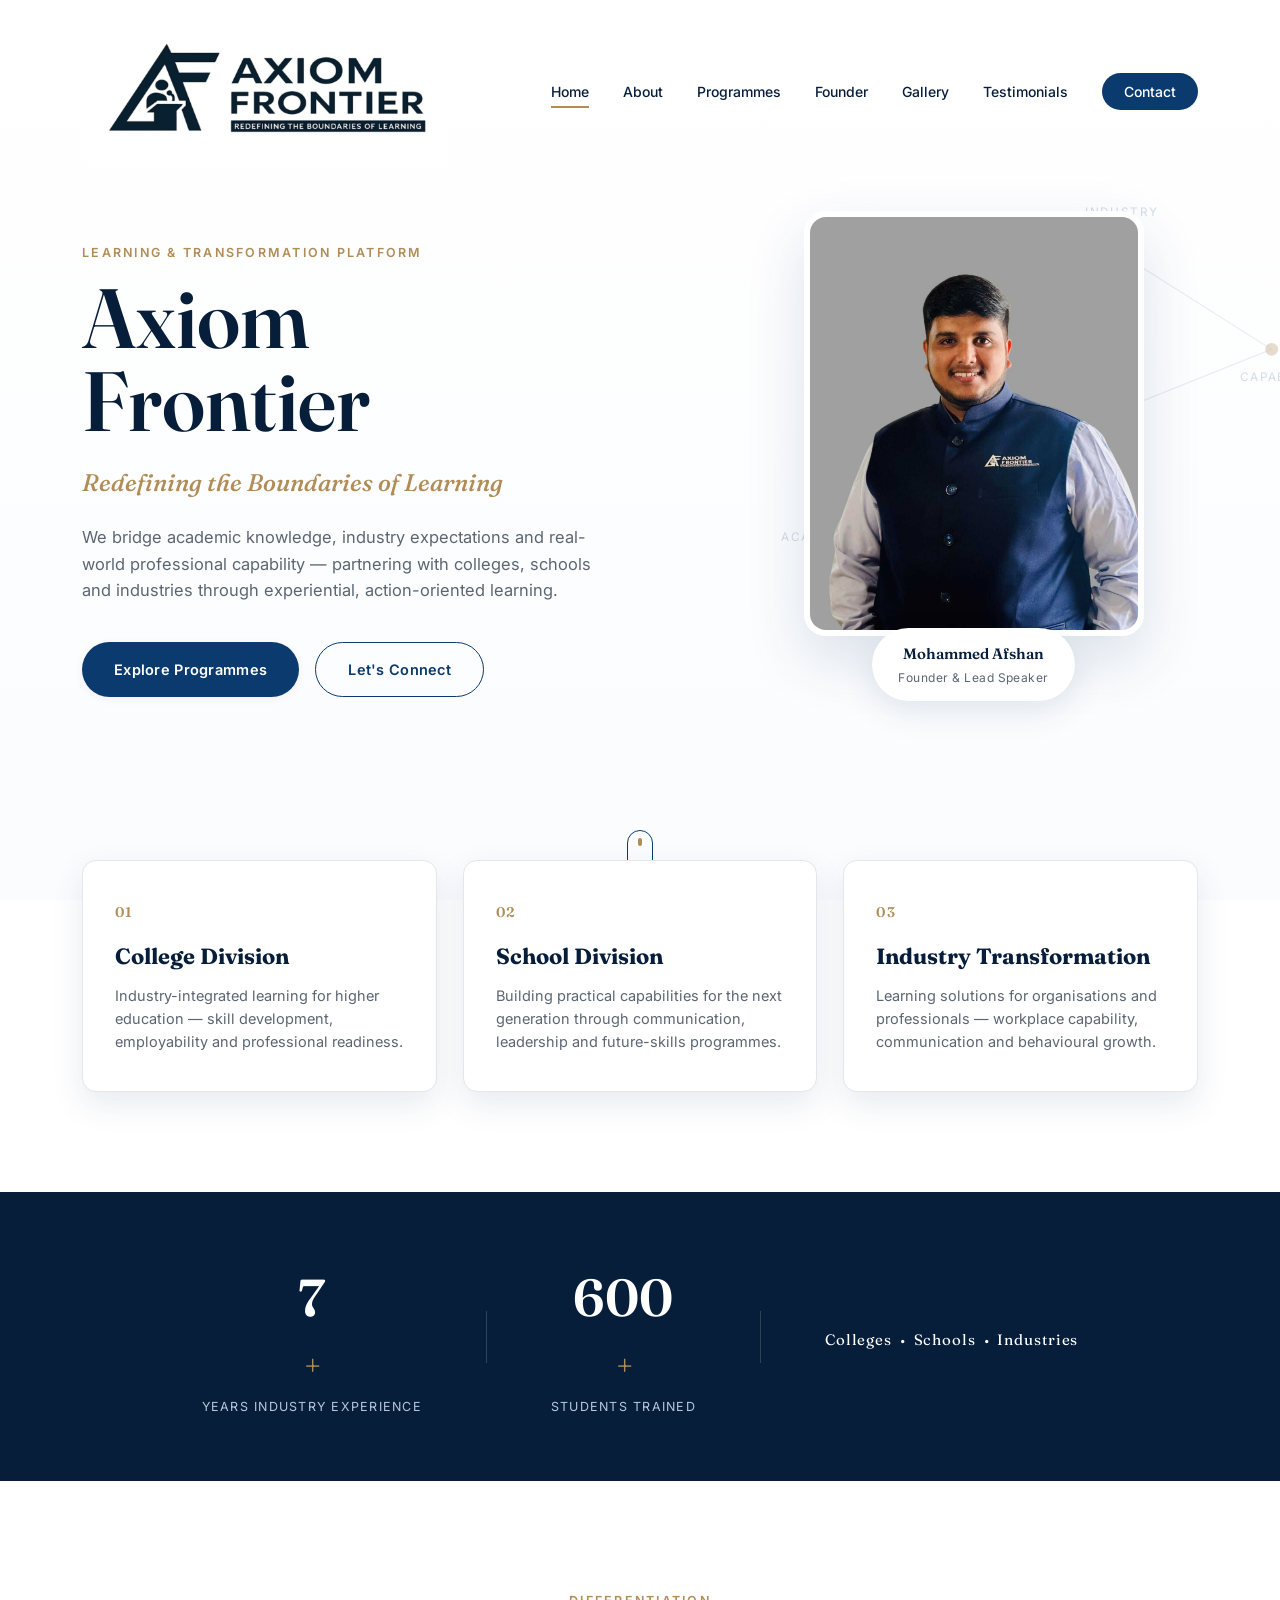
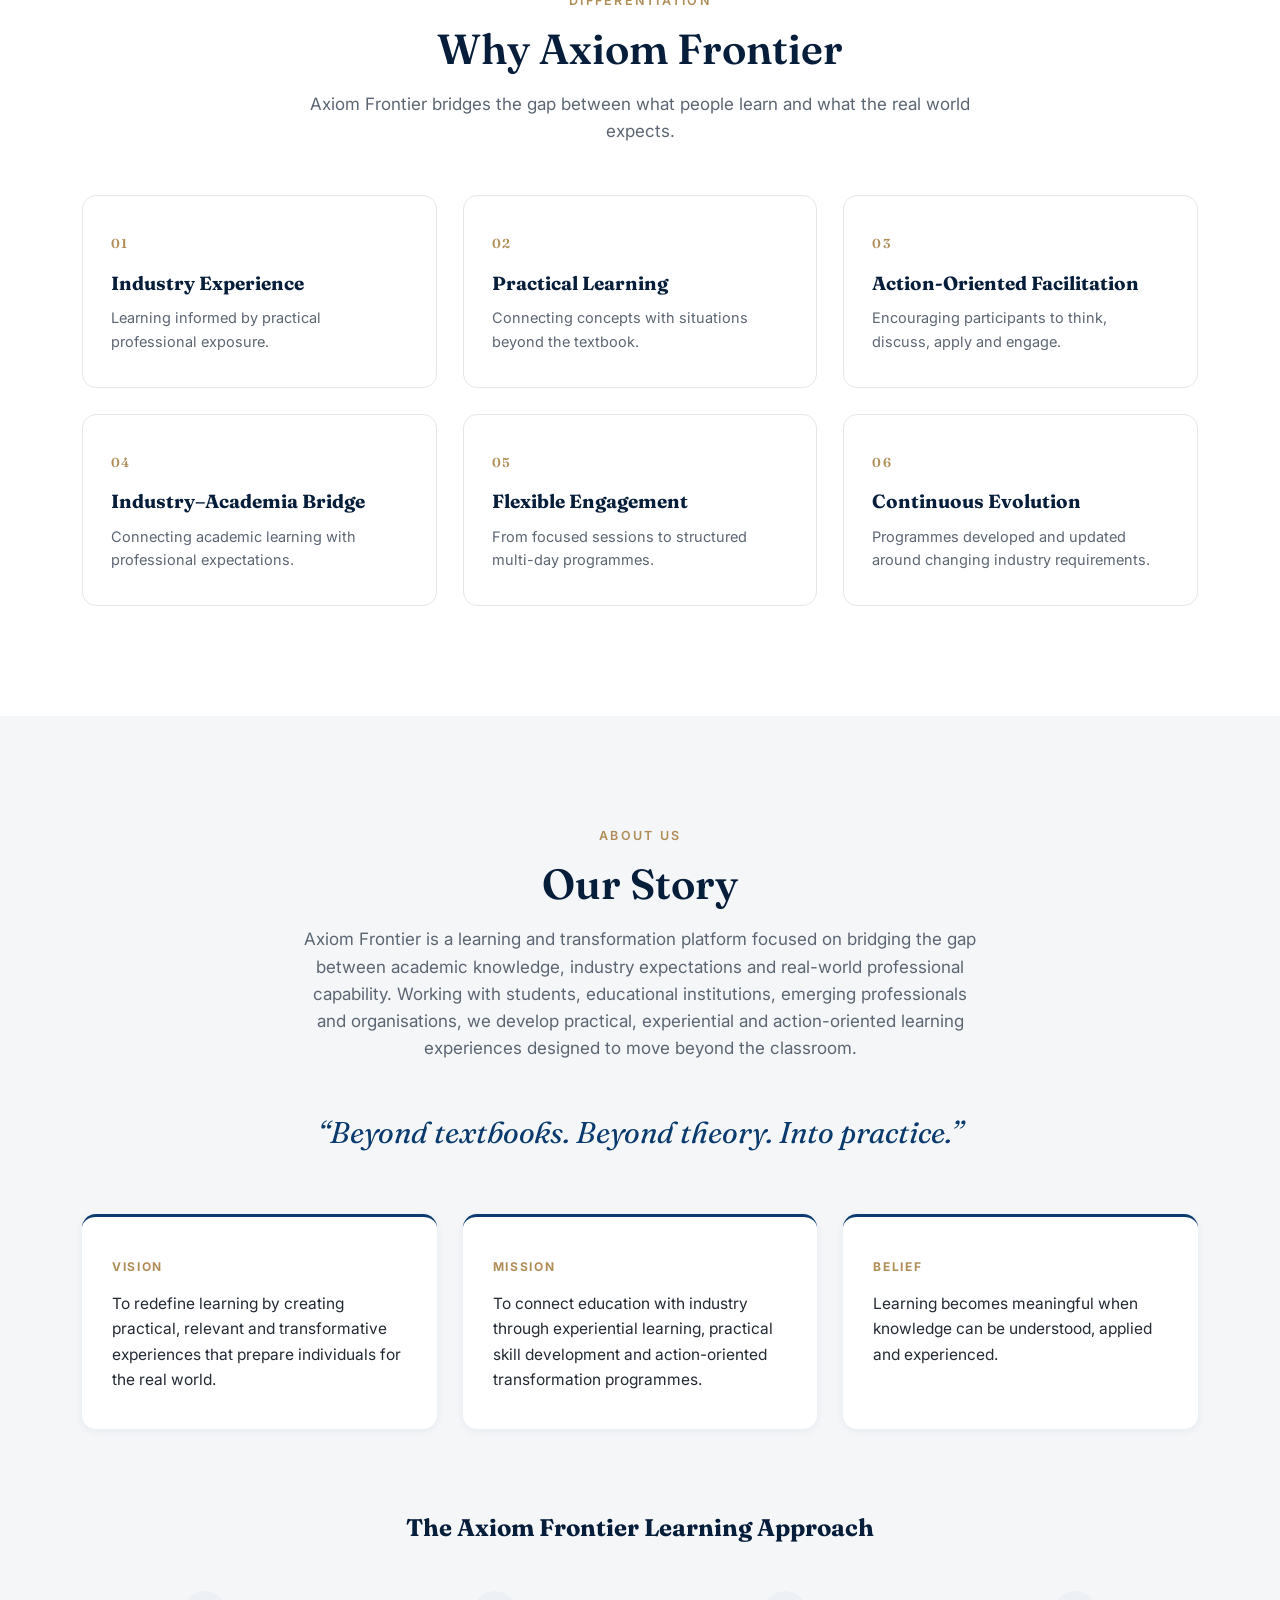
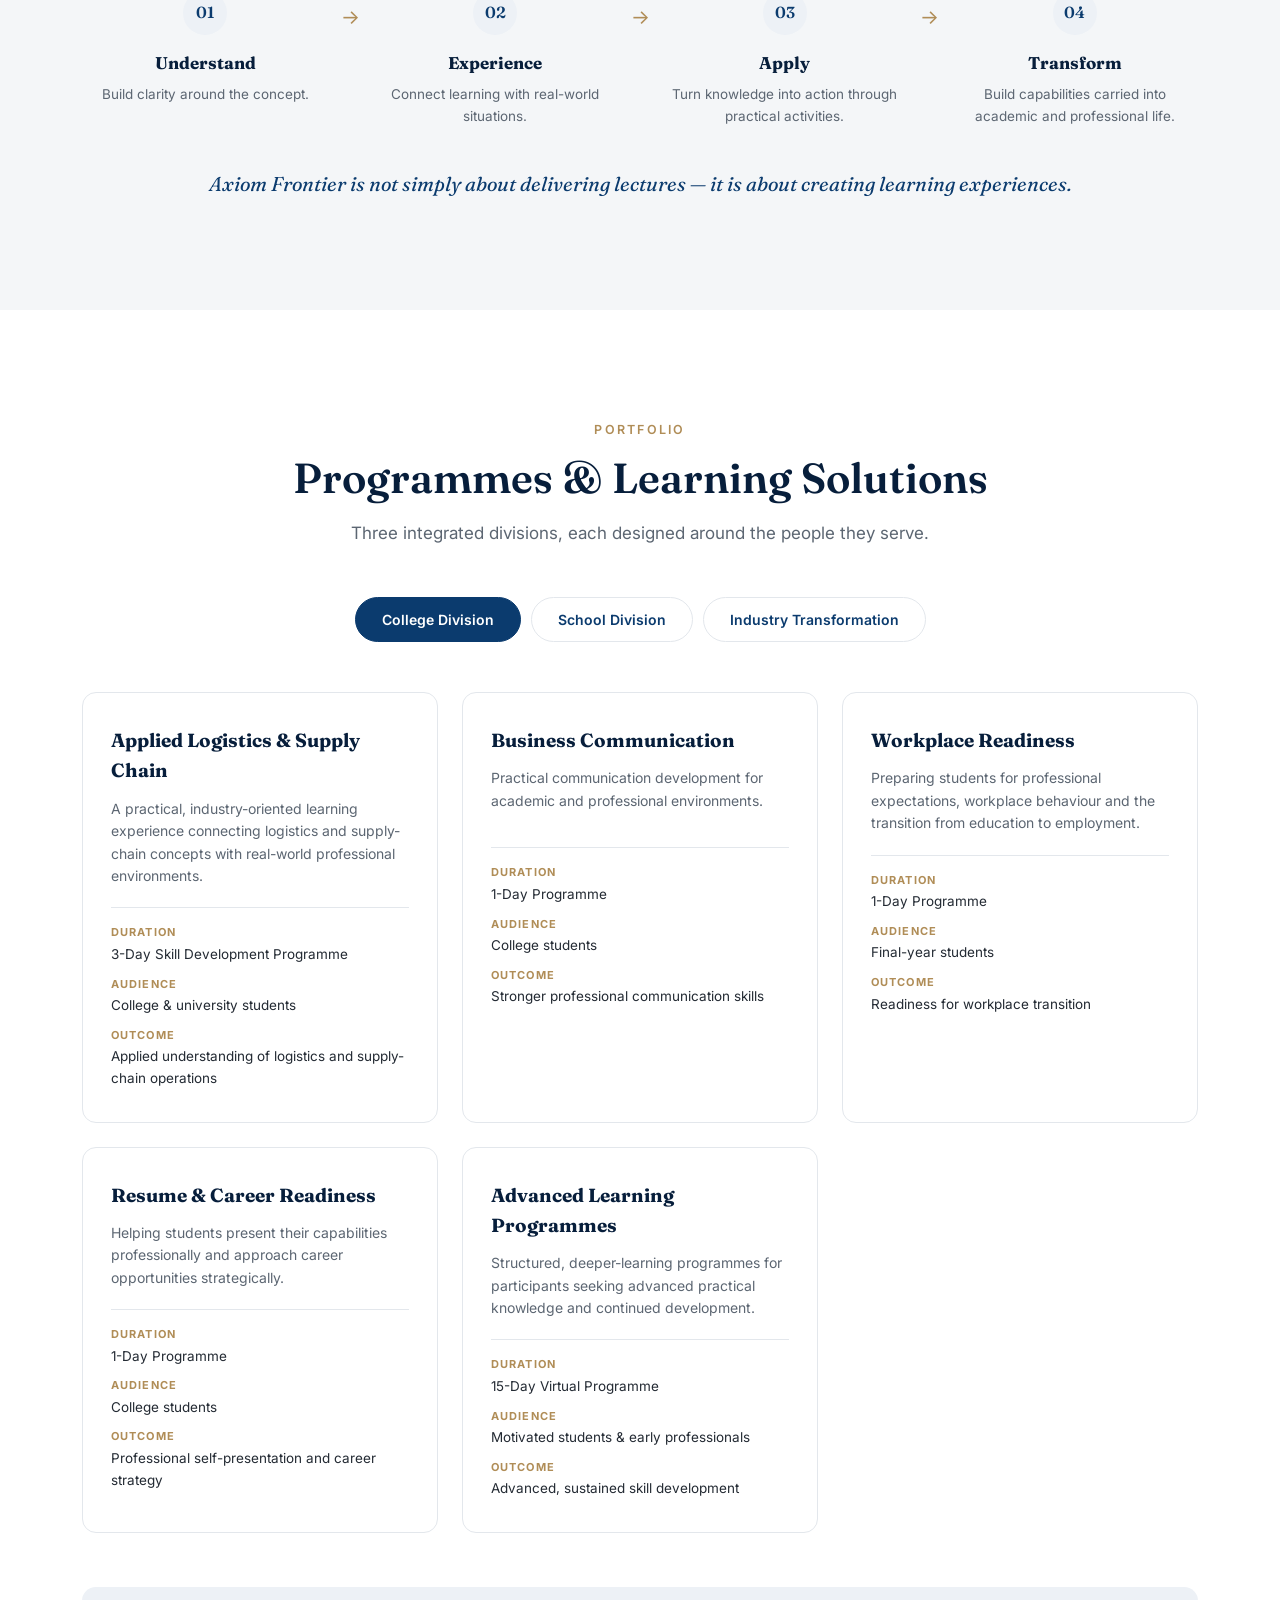
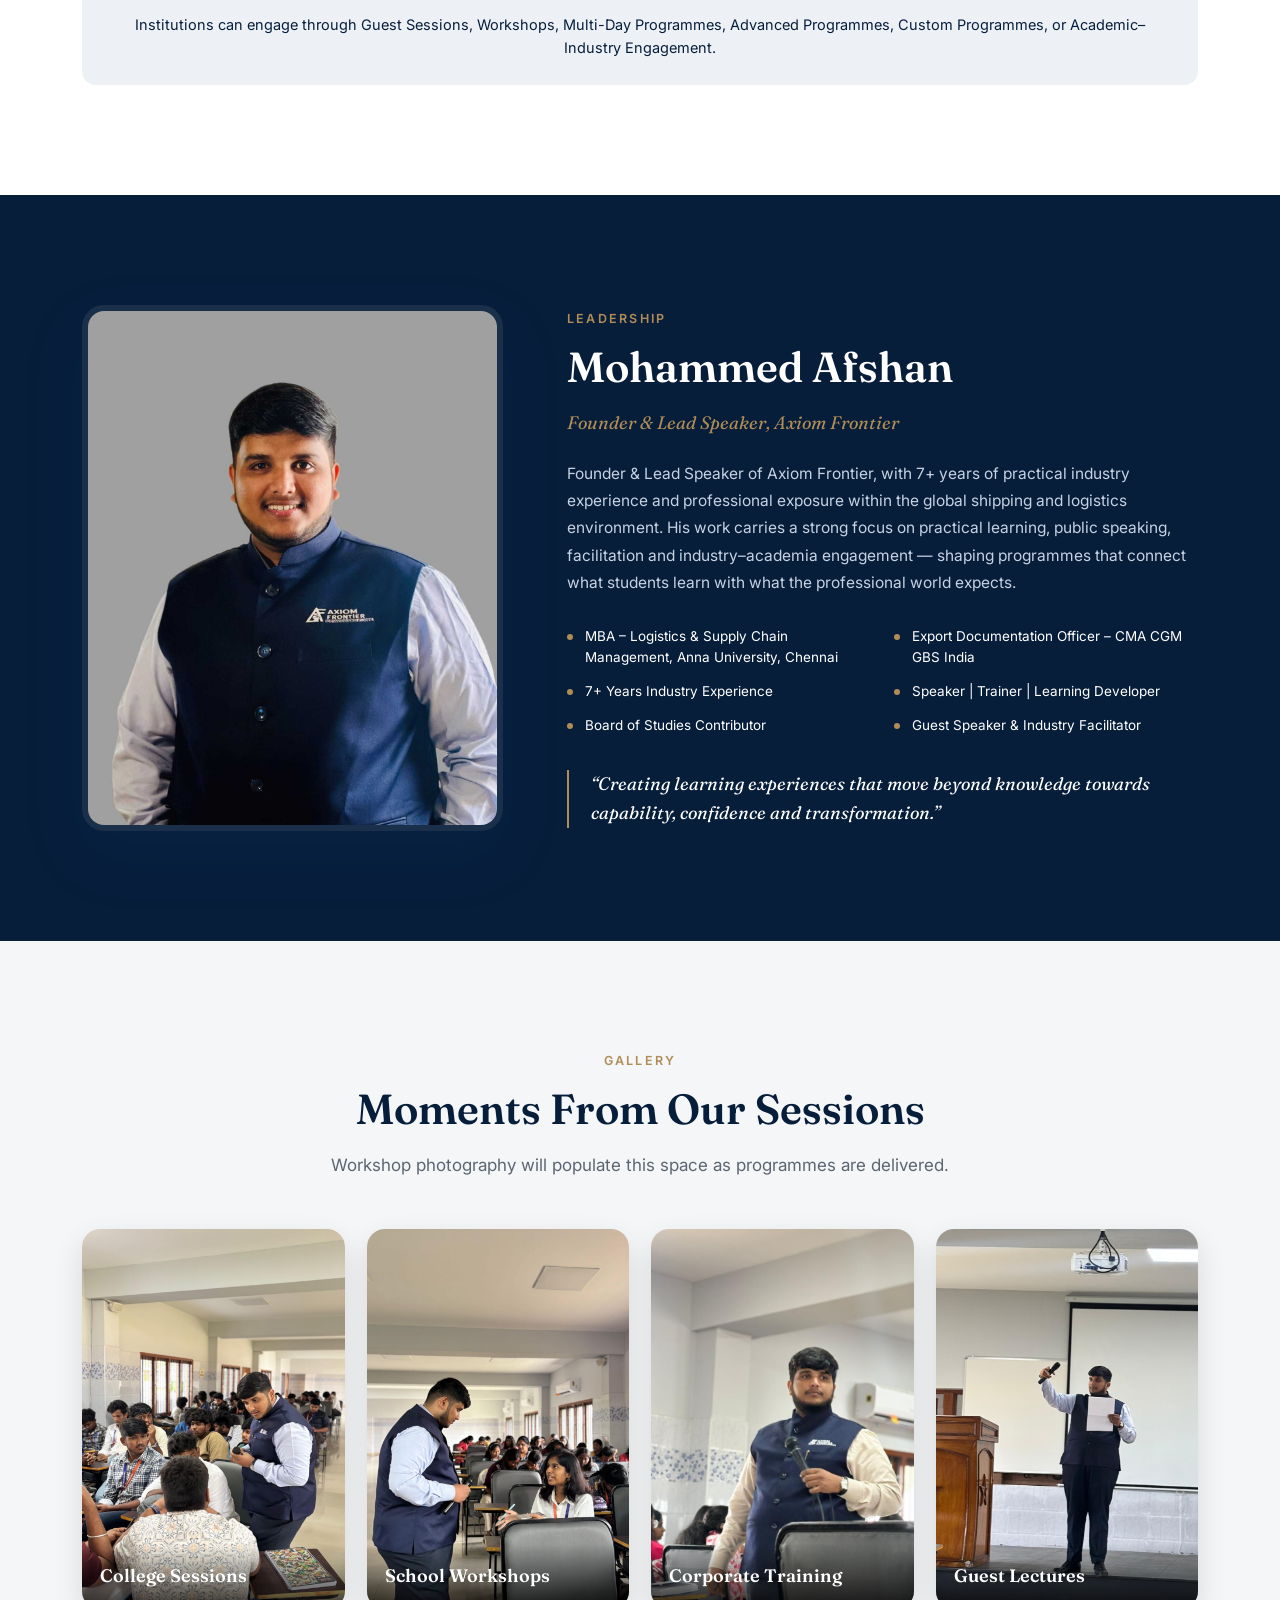
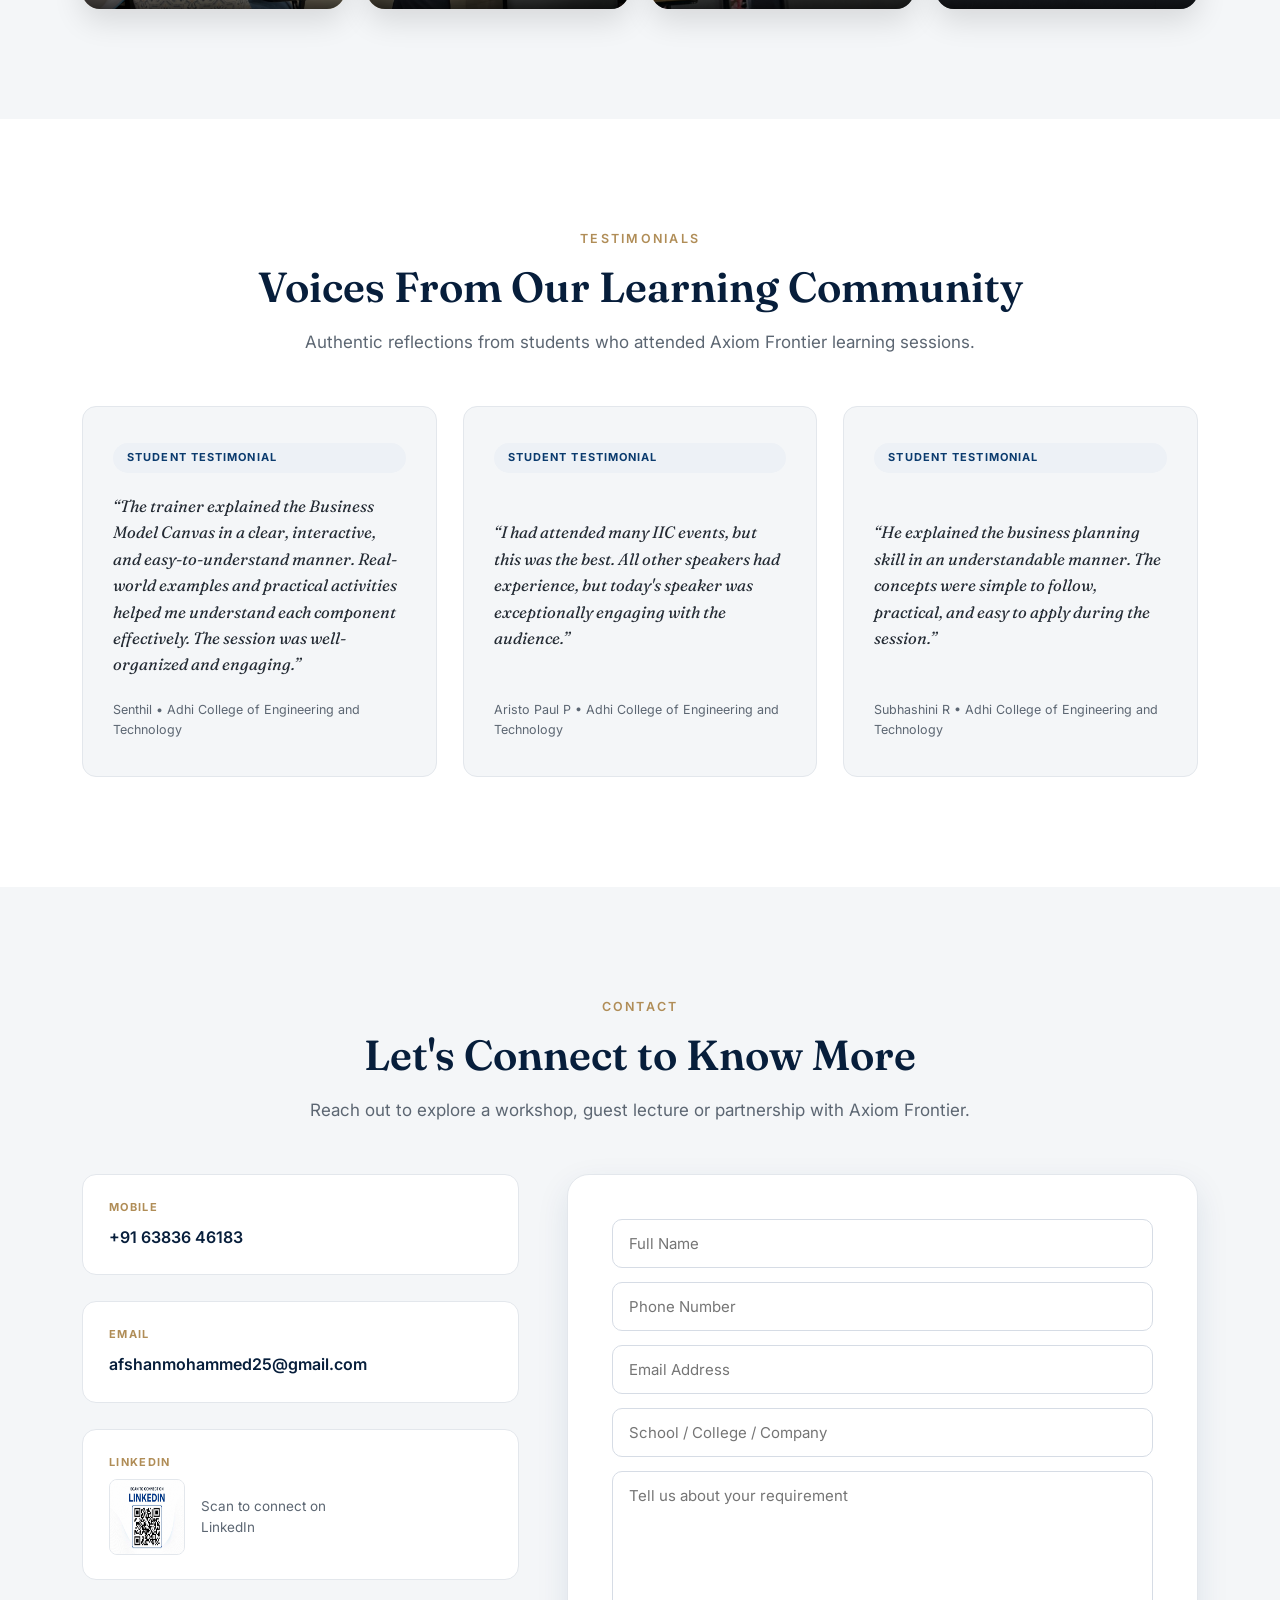
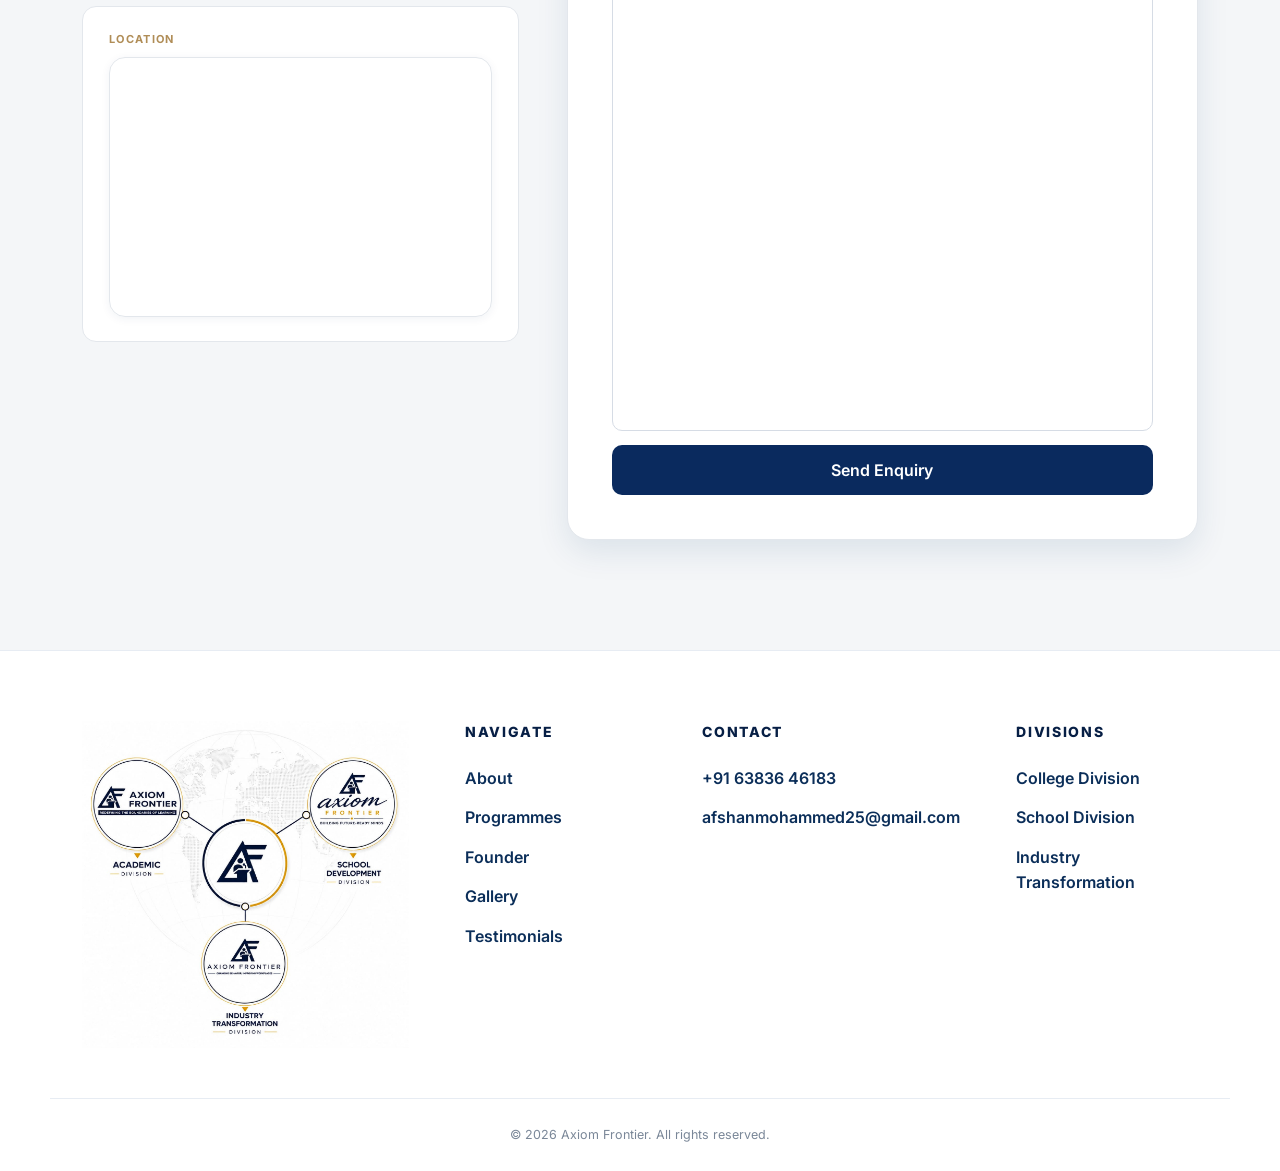
==== commit c3d074c5: "Update index.html" ====
--- a/index.html
+++ b/index.html
@@ -531,7 +531,7 @@
         <input type="tel" name="phone" placeholder="Phone Number" required>
         <input type="email" name="email" placeholder="Email Address" required>
         <input type="text" name="institution" placeholder="School / College / Company">
-        <textarea name="message" placeholder="Tell us about your requirement" rows="12" style="height:460px; resize:none;" required></textarea>
+        <textarea name="message" placeholder="Tell us about your requirement" rows="18" style="height:560px !important; resize:none;" required></textarea>
 
         <button type="submit" class="submit-btn">Send Enquiry</button>
       </form>
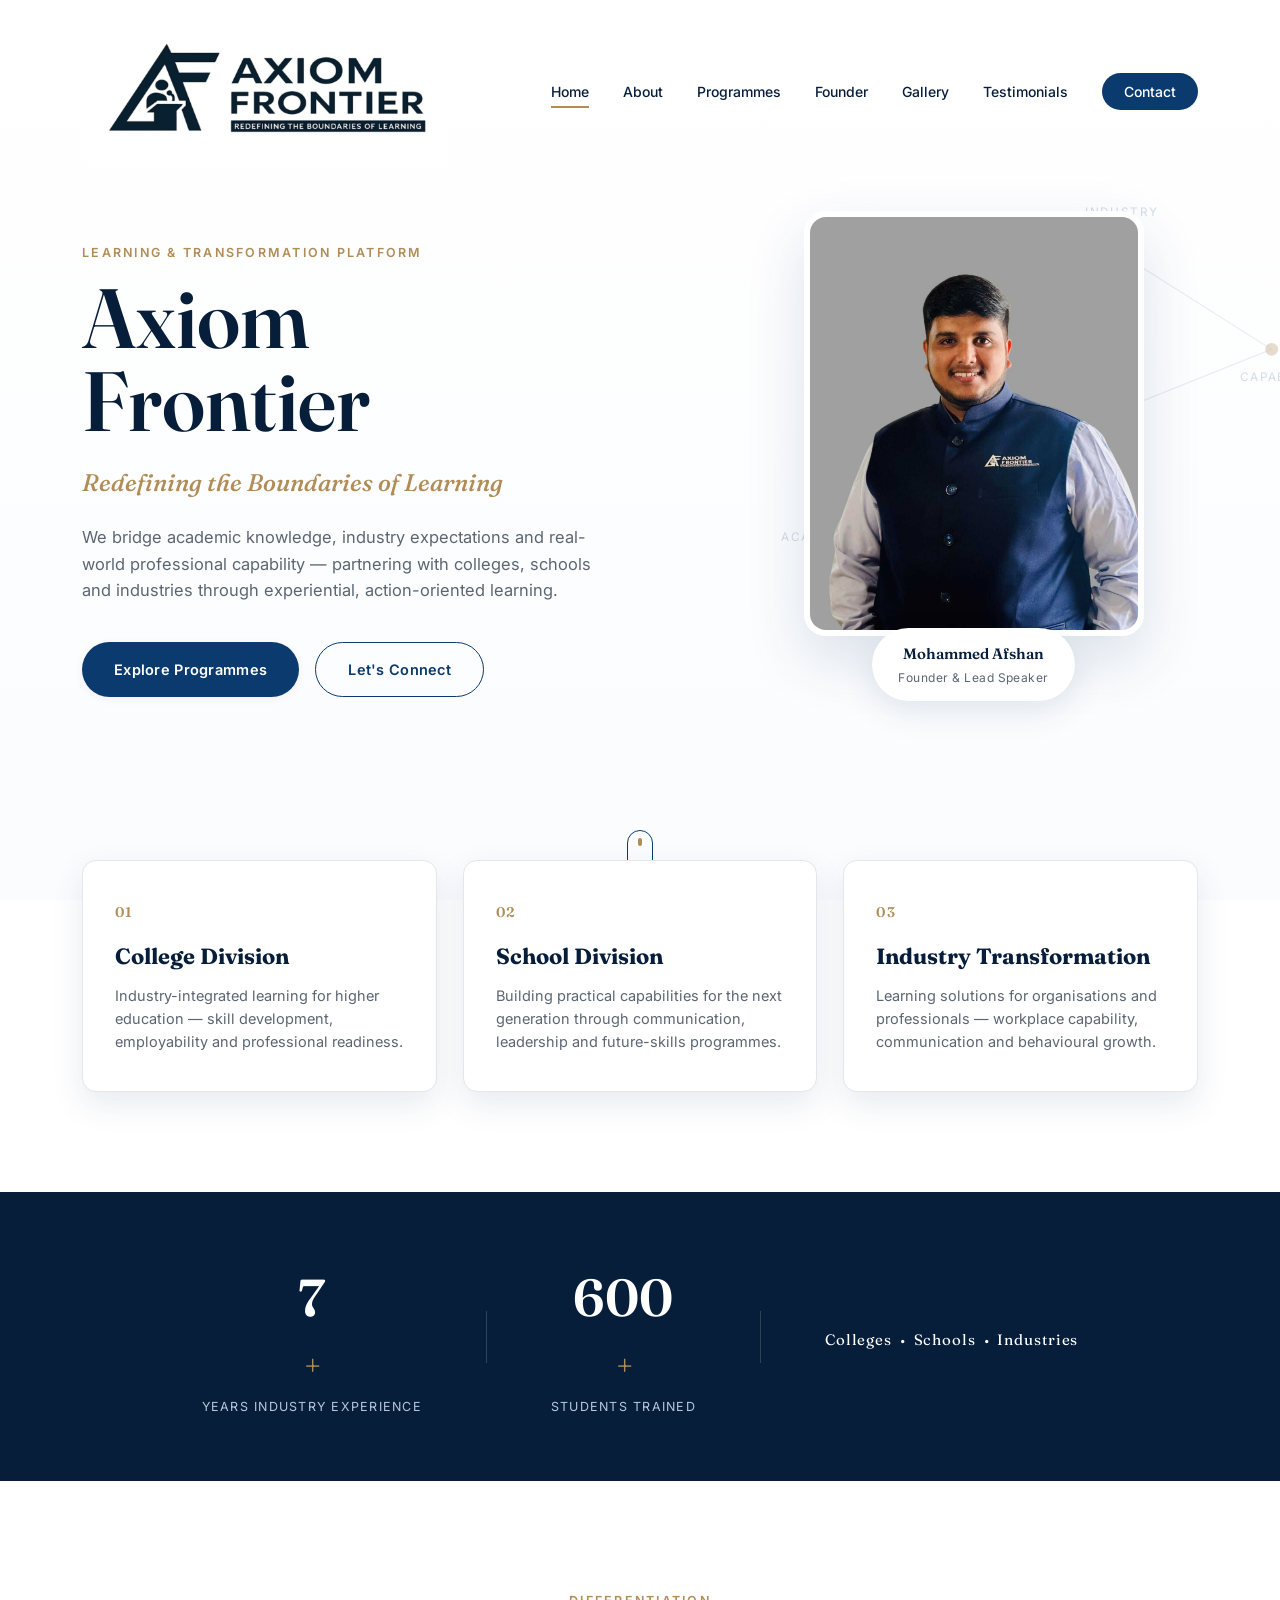
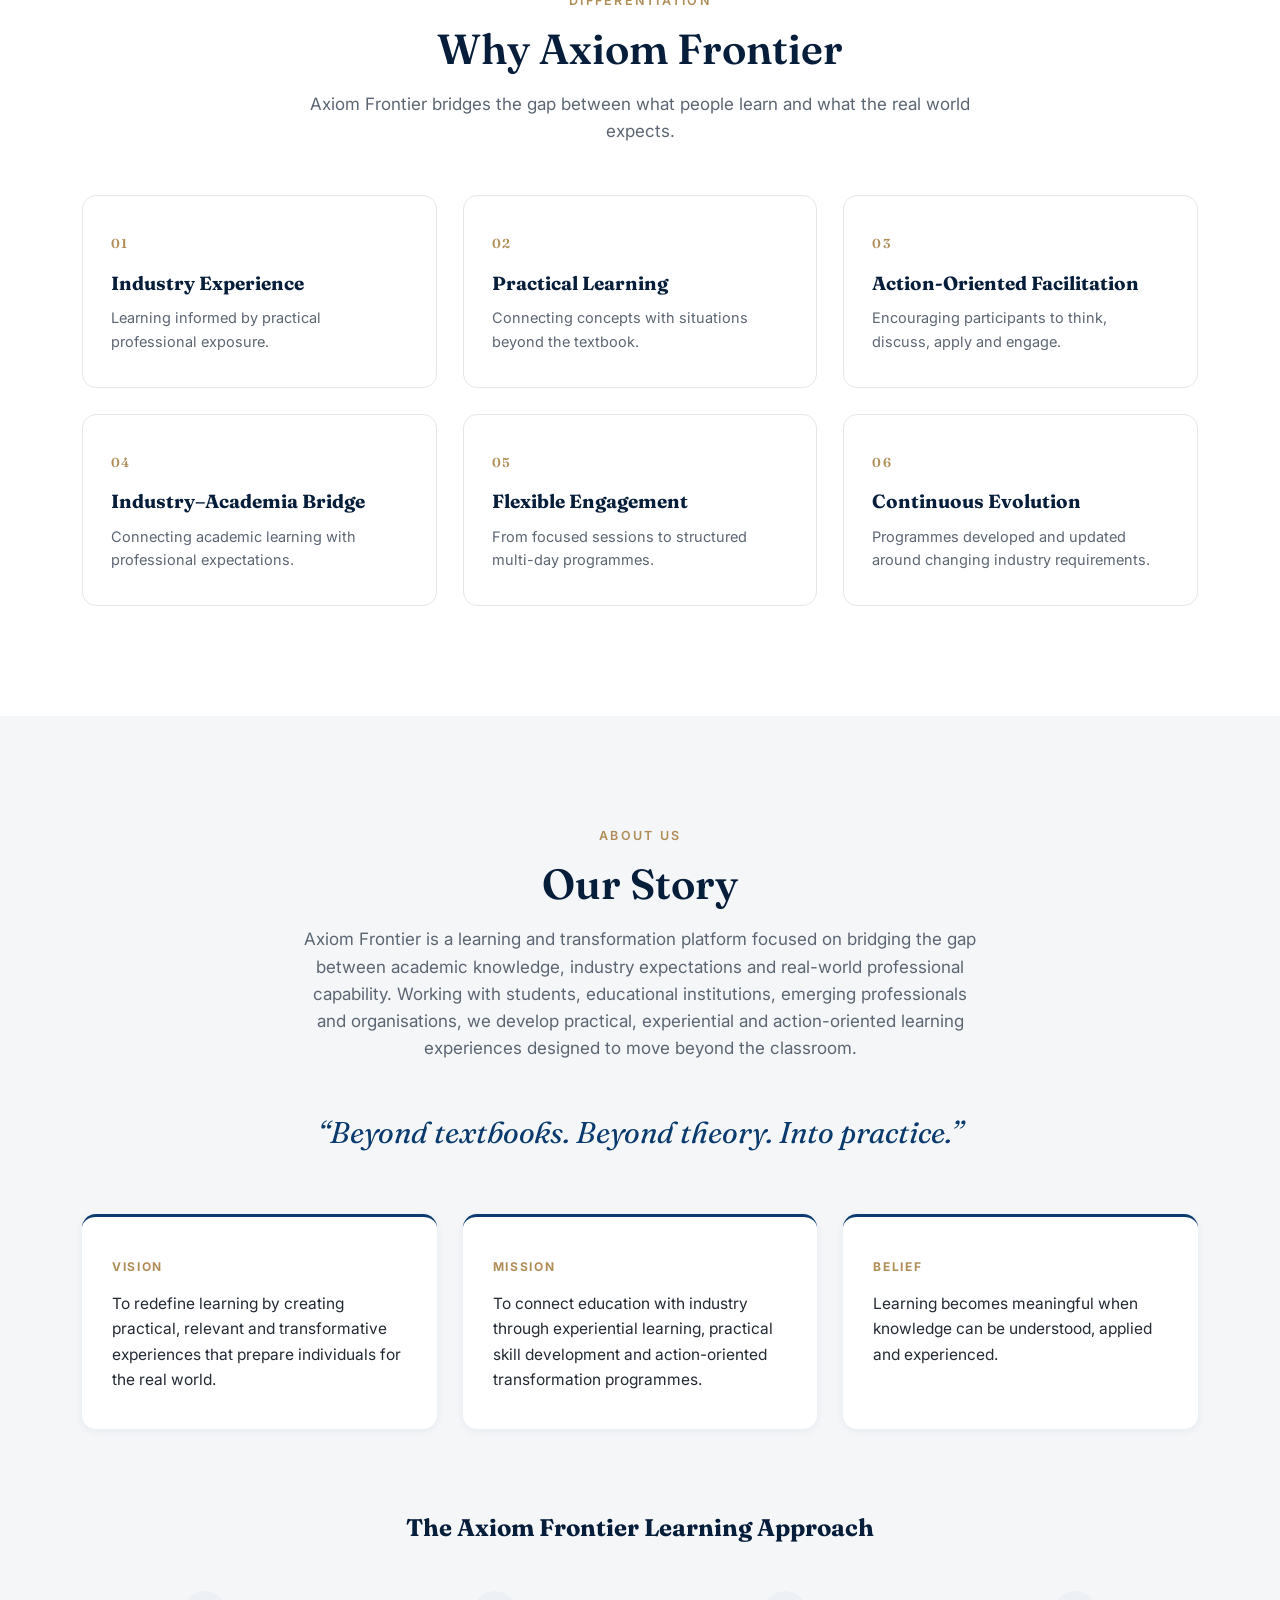
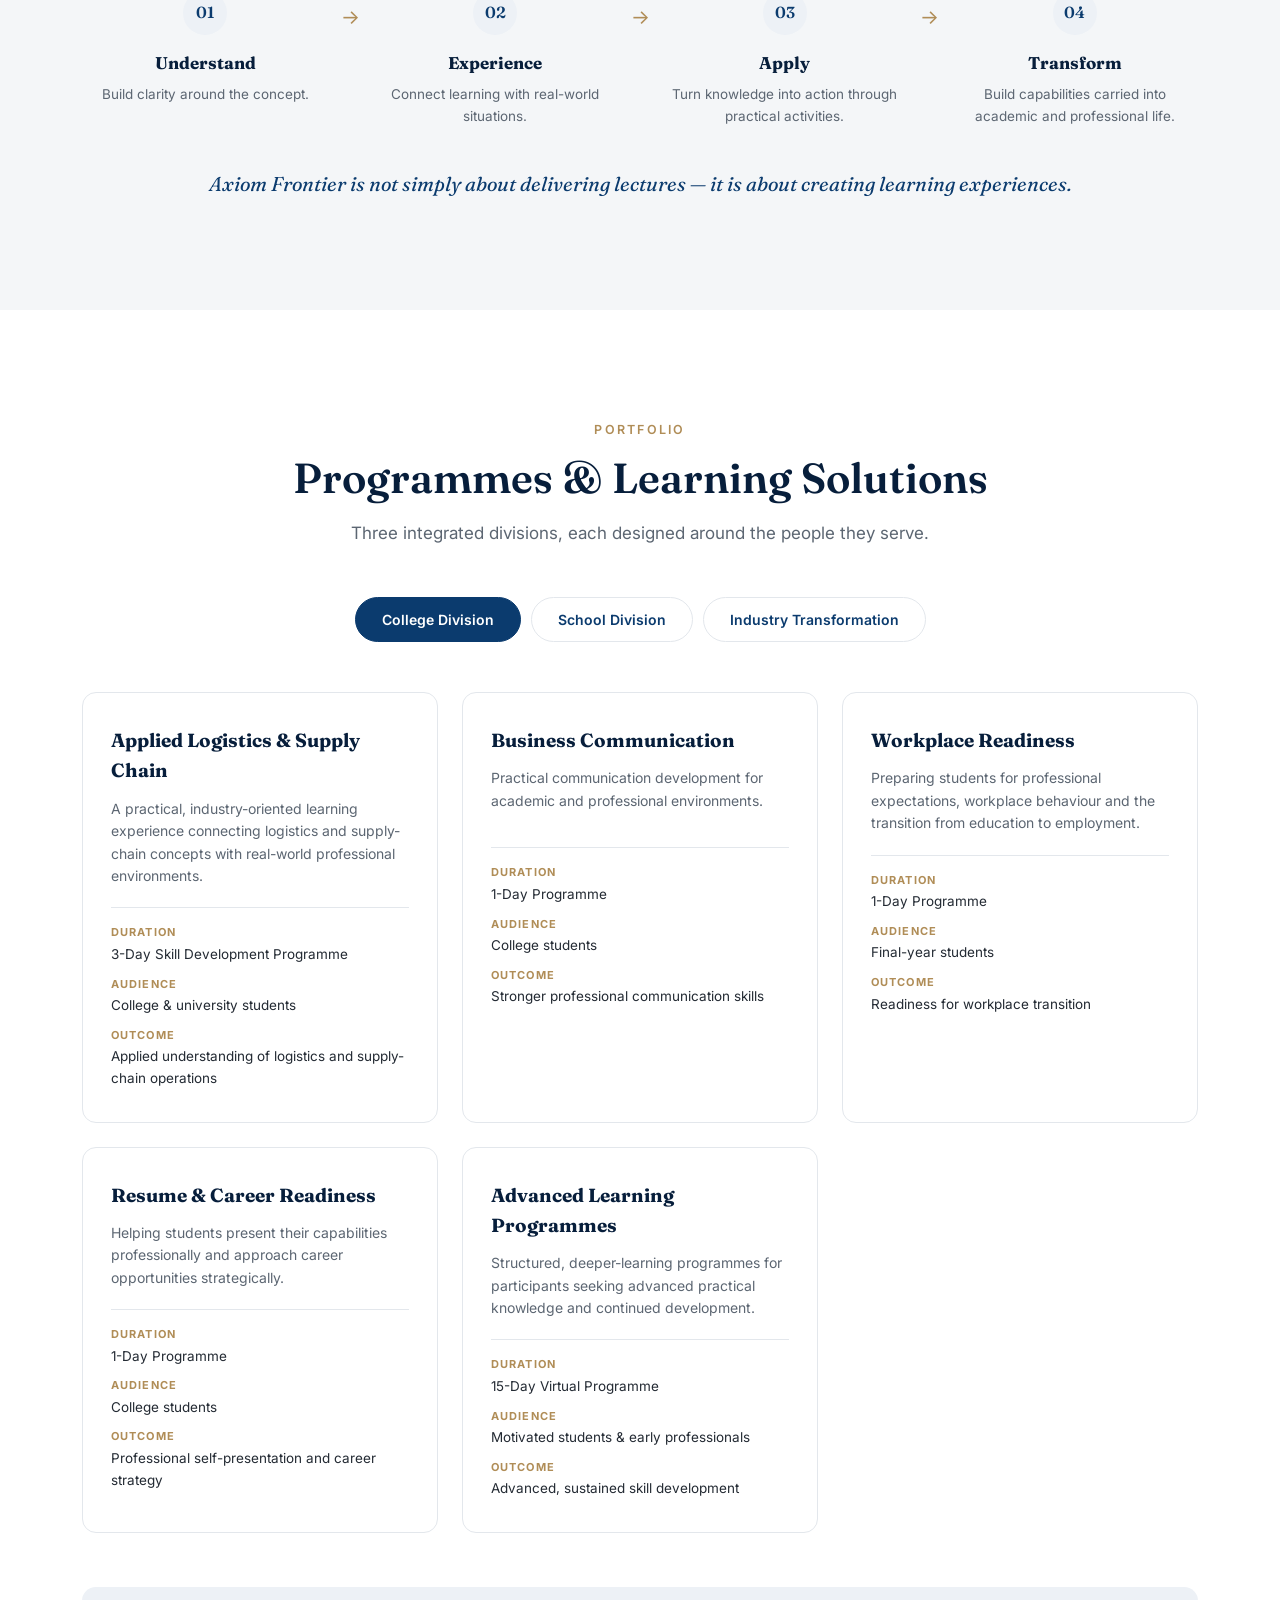
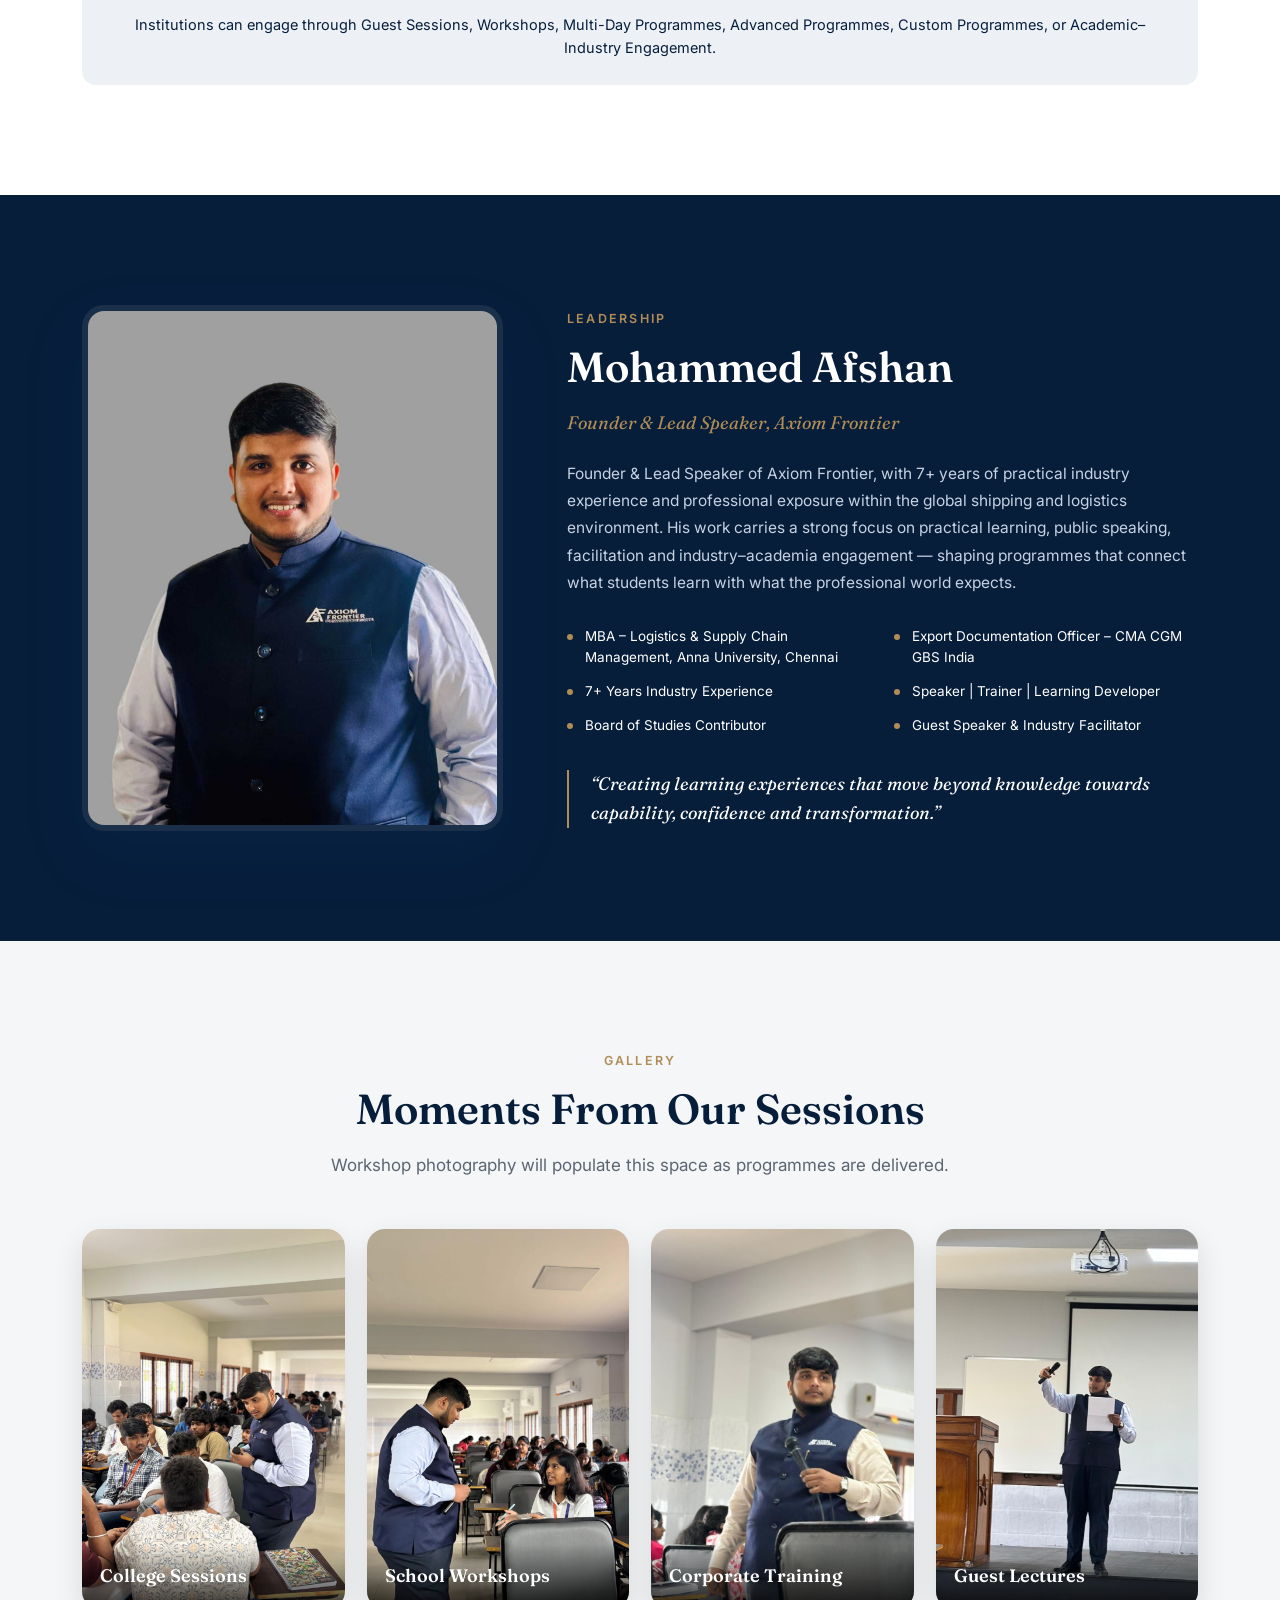
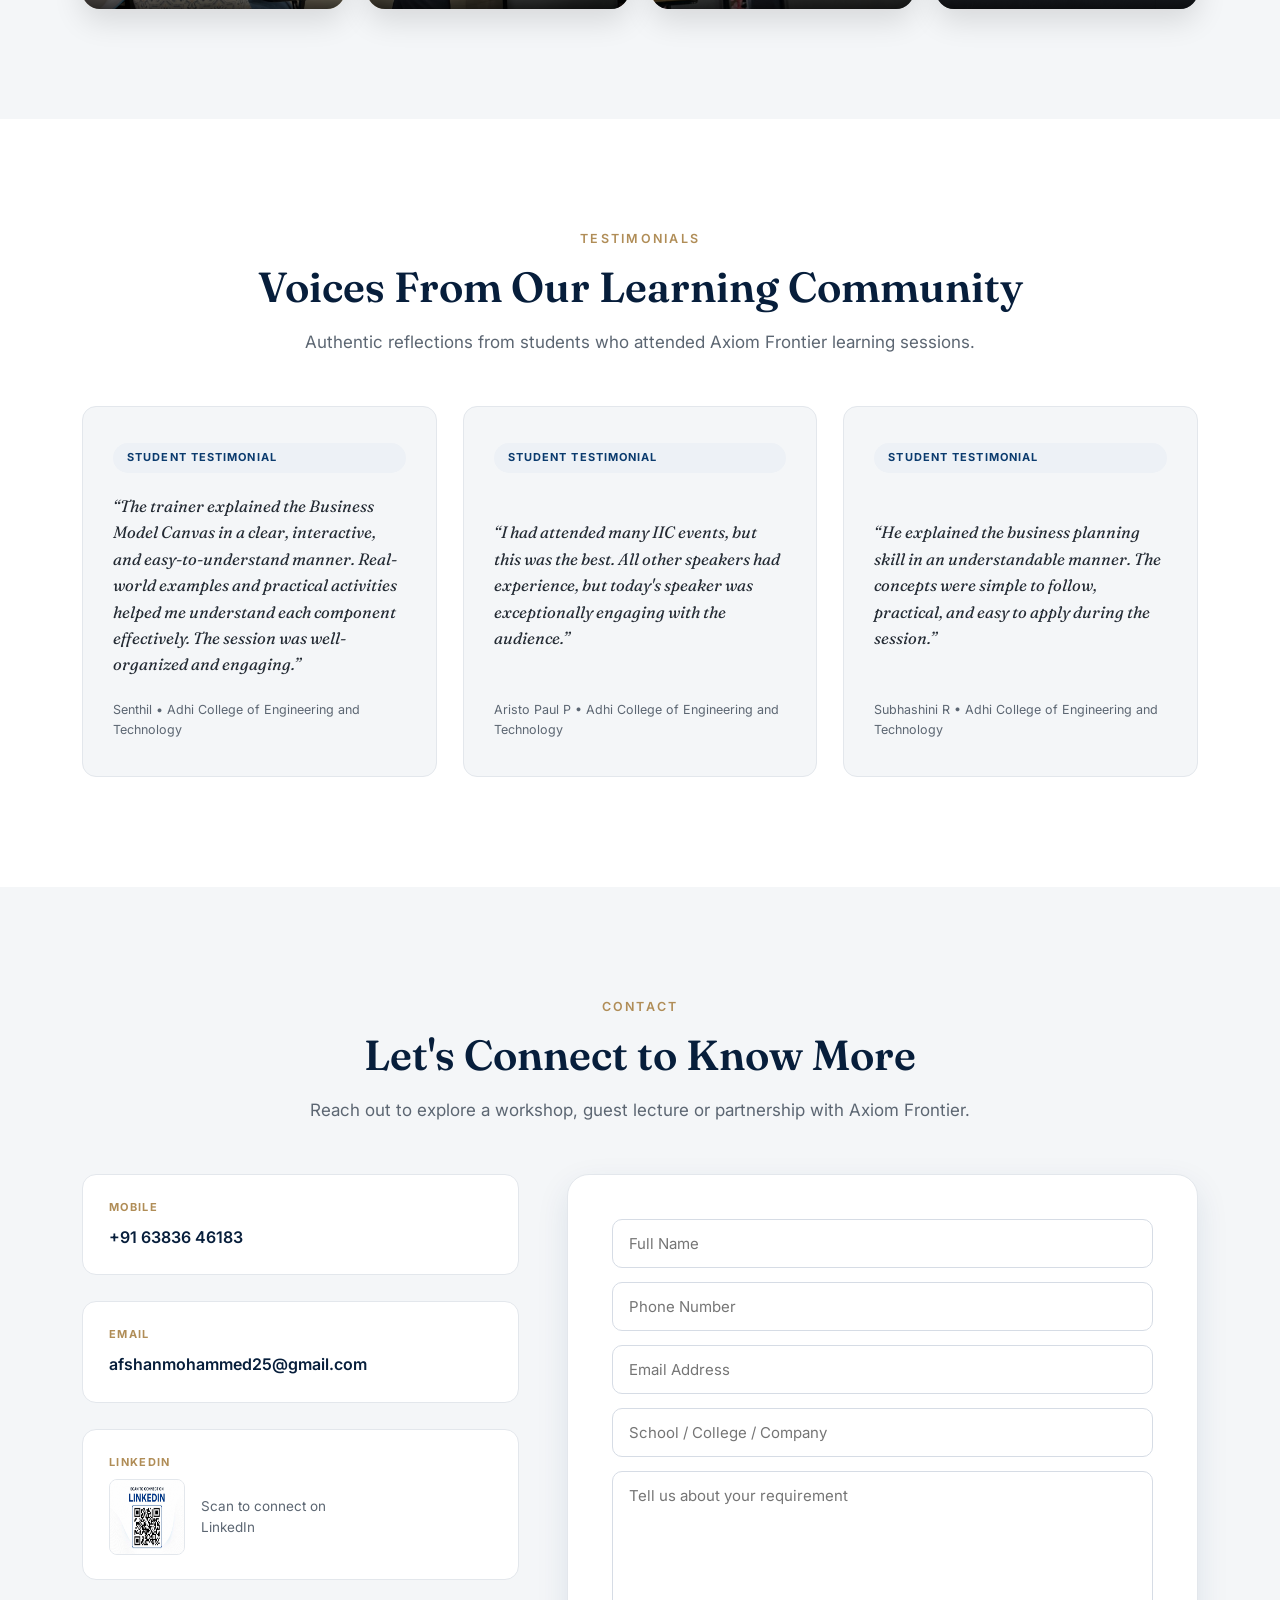
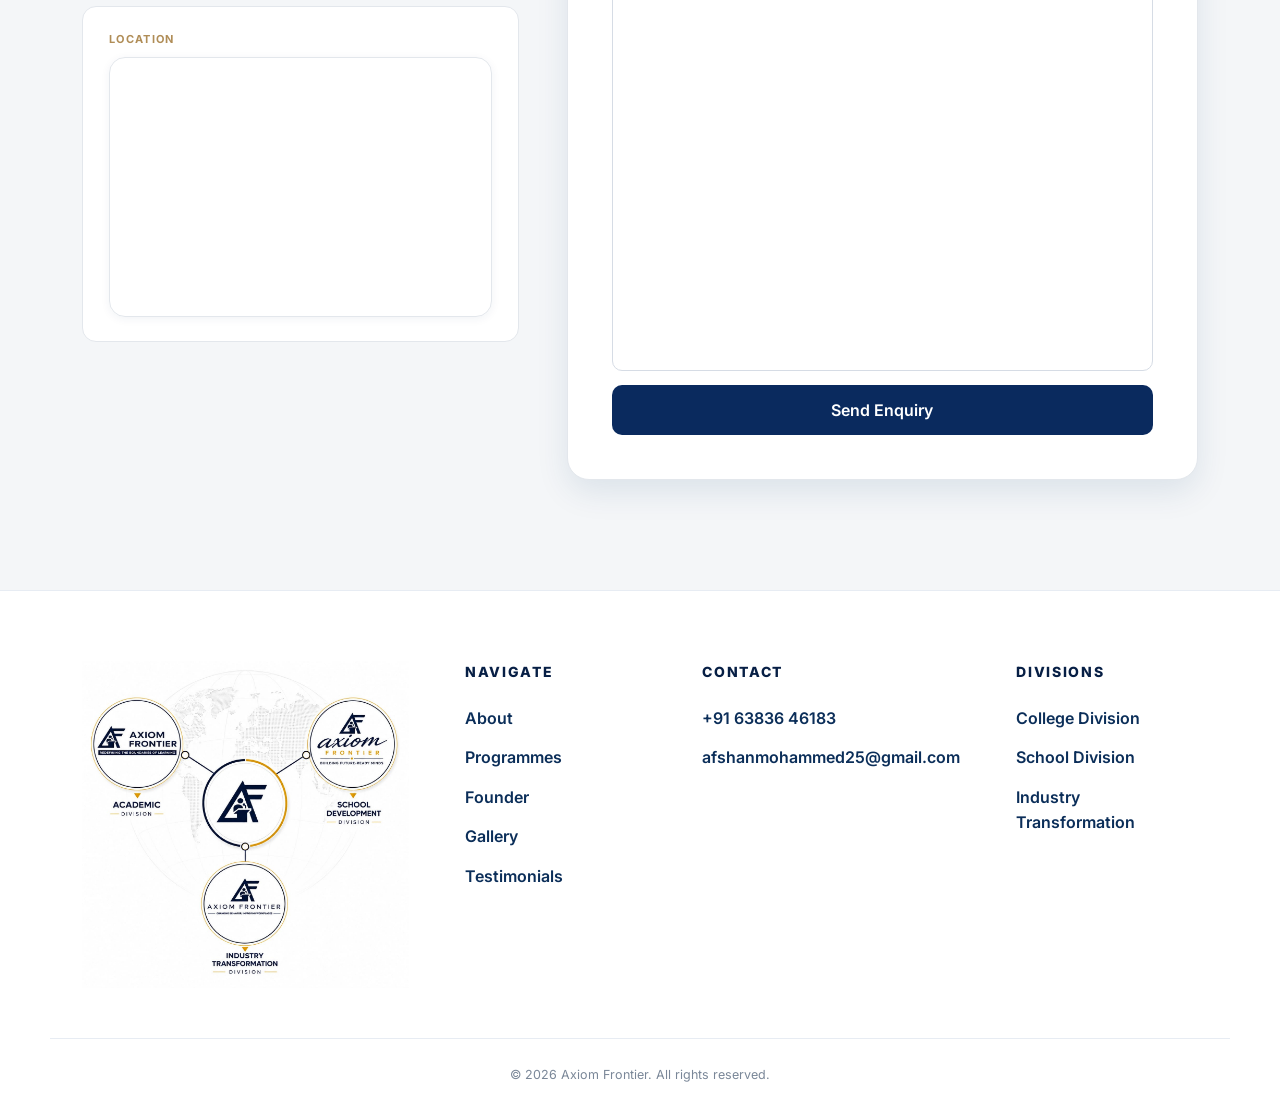
==== commit 243f9963: "Update index.html" ====
--- a/index.html
+++ b/index.html
@@ -531,7 +531,7 @@
         <input type="tel" name="phone" placeholder="Phone Number" required>
         <input type="email" name="email" placeholder="Email Address" required>
         <input type="text" name="institution" placeholder="School / College / Company">
-        <textarea name="message" placeholder="Tell us about your requirement" rows="18" style="height:560px !important; resize:none;" required></textarea>
+        <textarea name="message" placeholder="Tell us about your requirement" rows="18" style="height:500px !important; resize:none;" required></textarea>
 
         <button type="submit" class="submit-btn">Send Enquiry</button>
       </form>
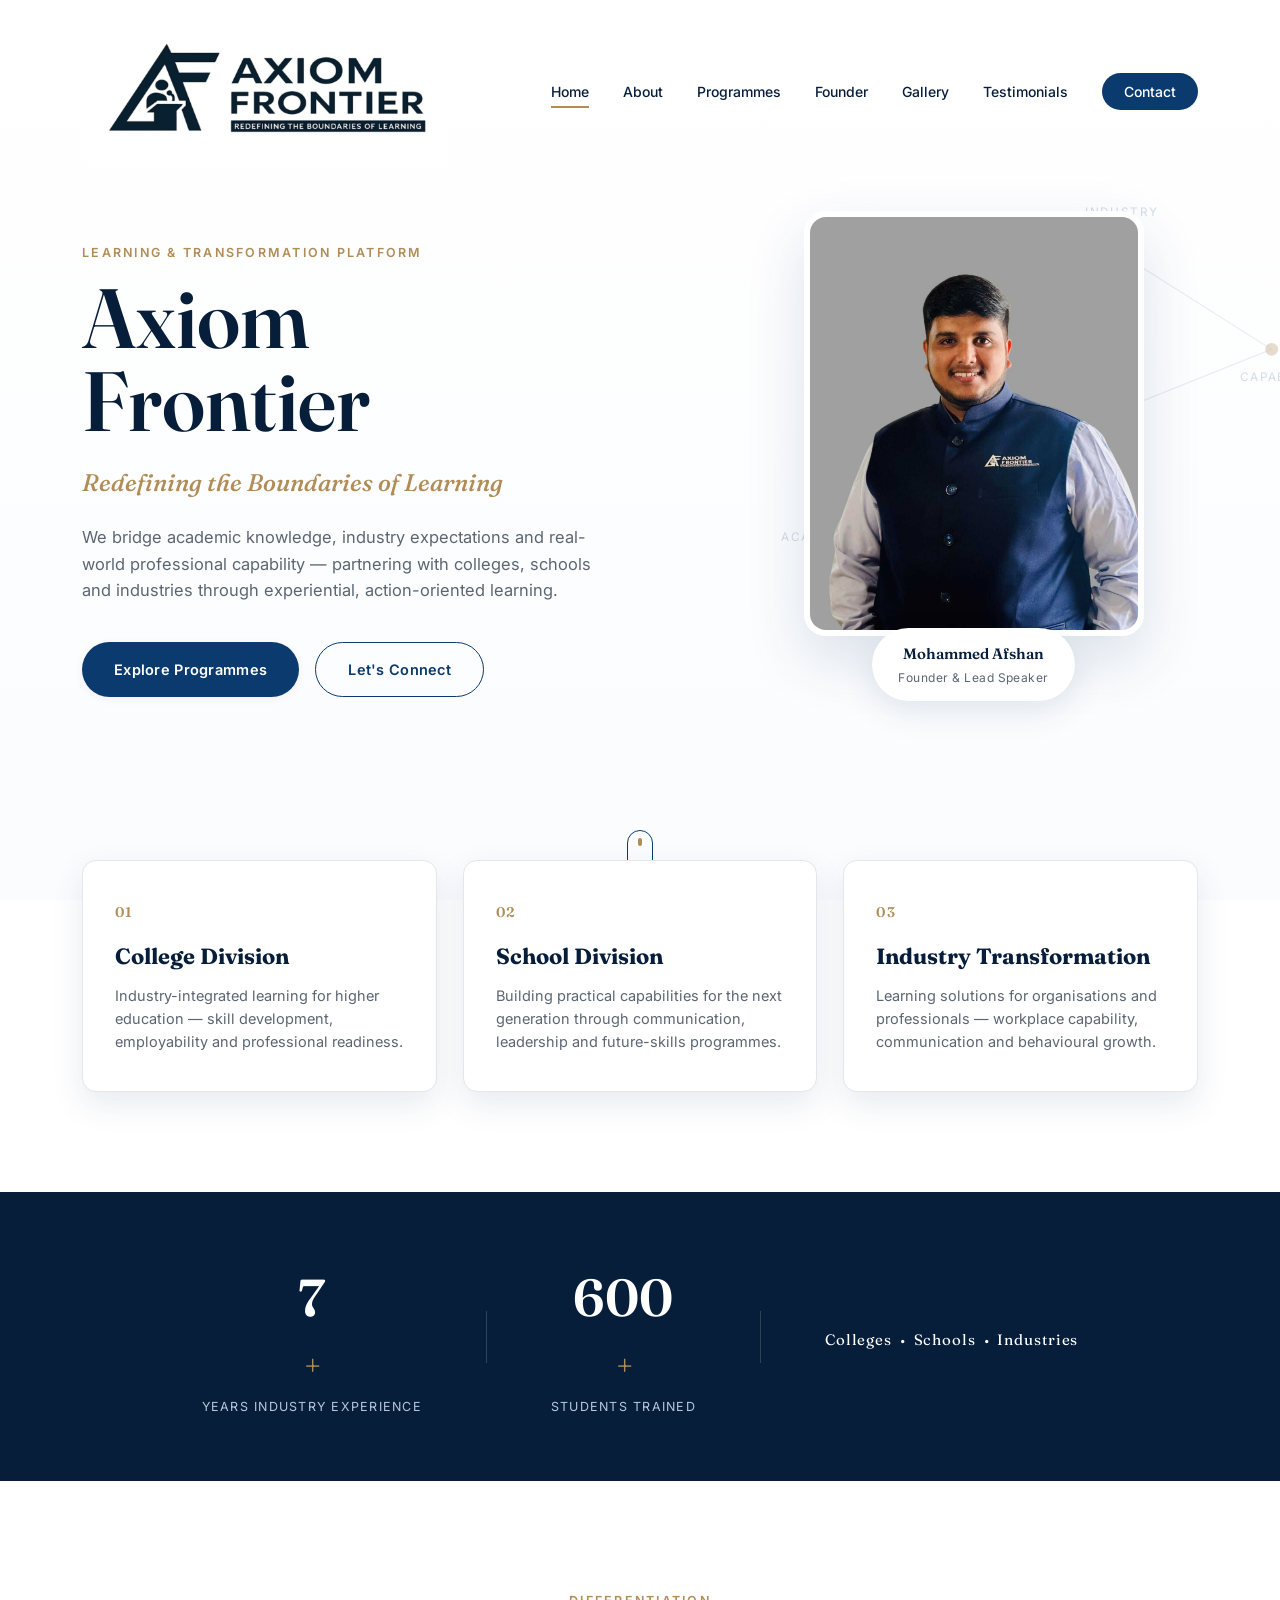
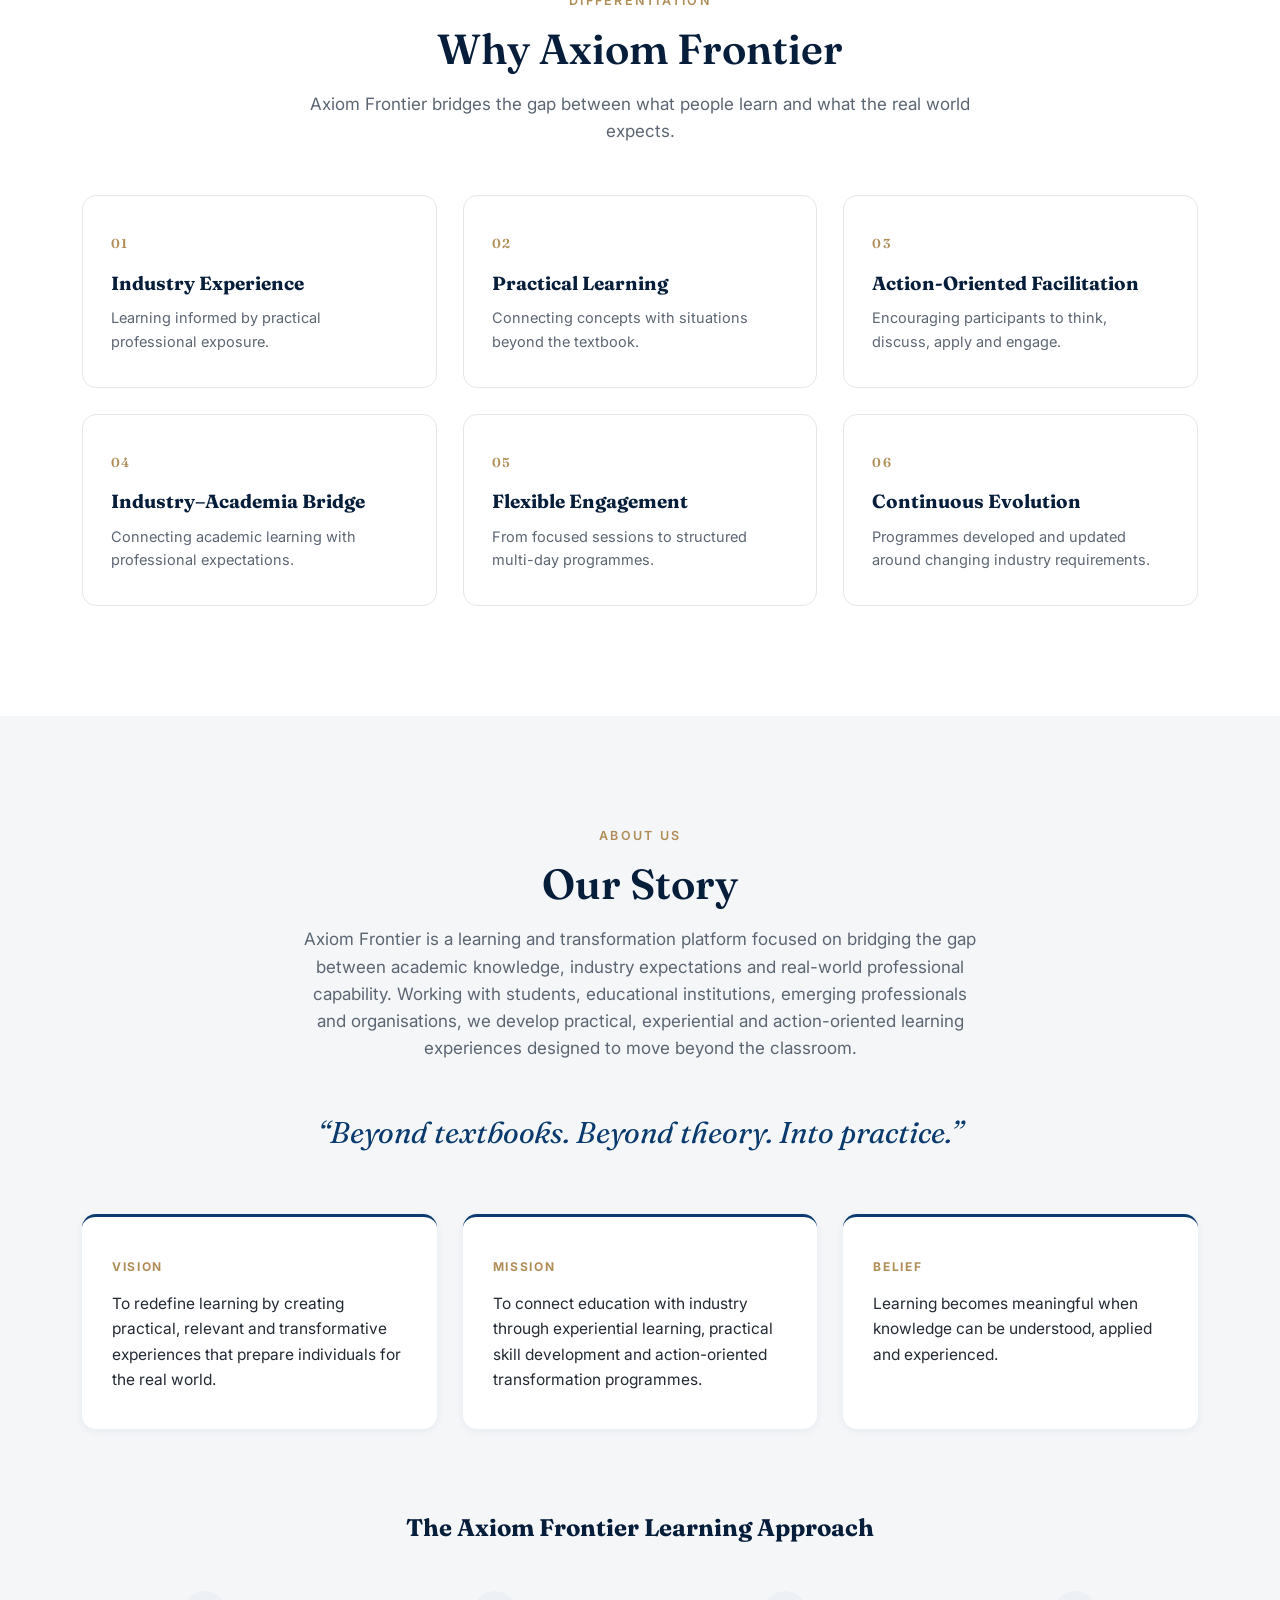
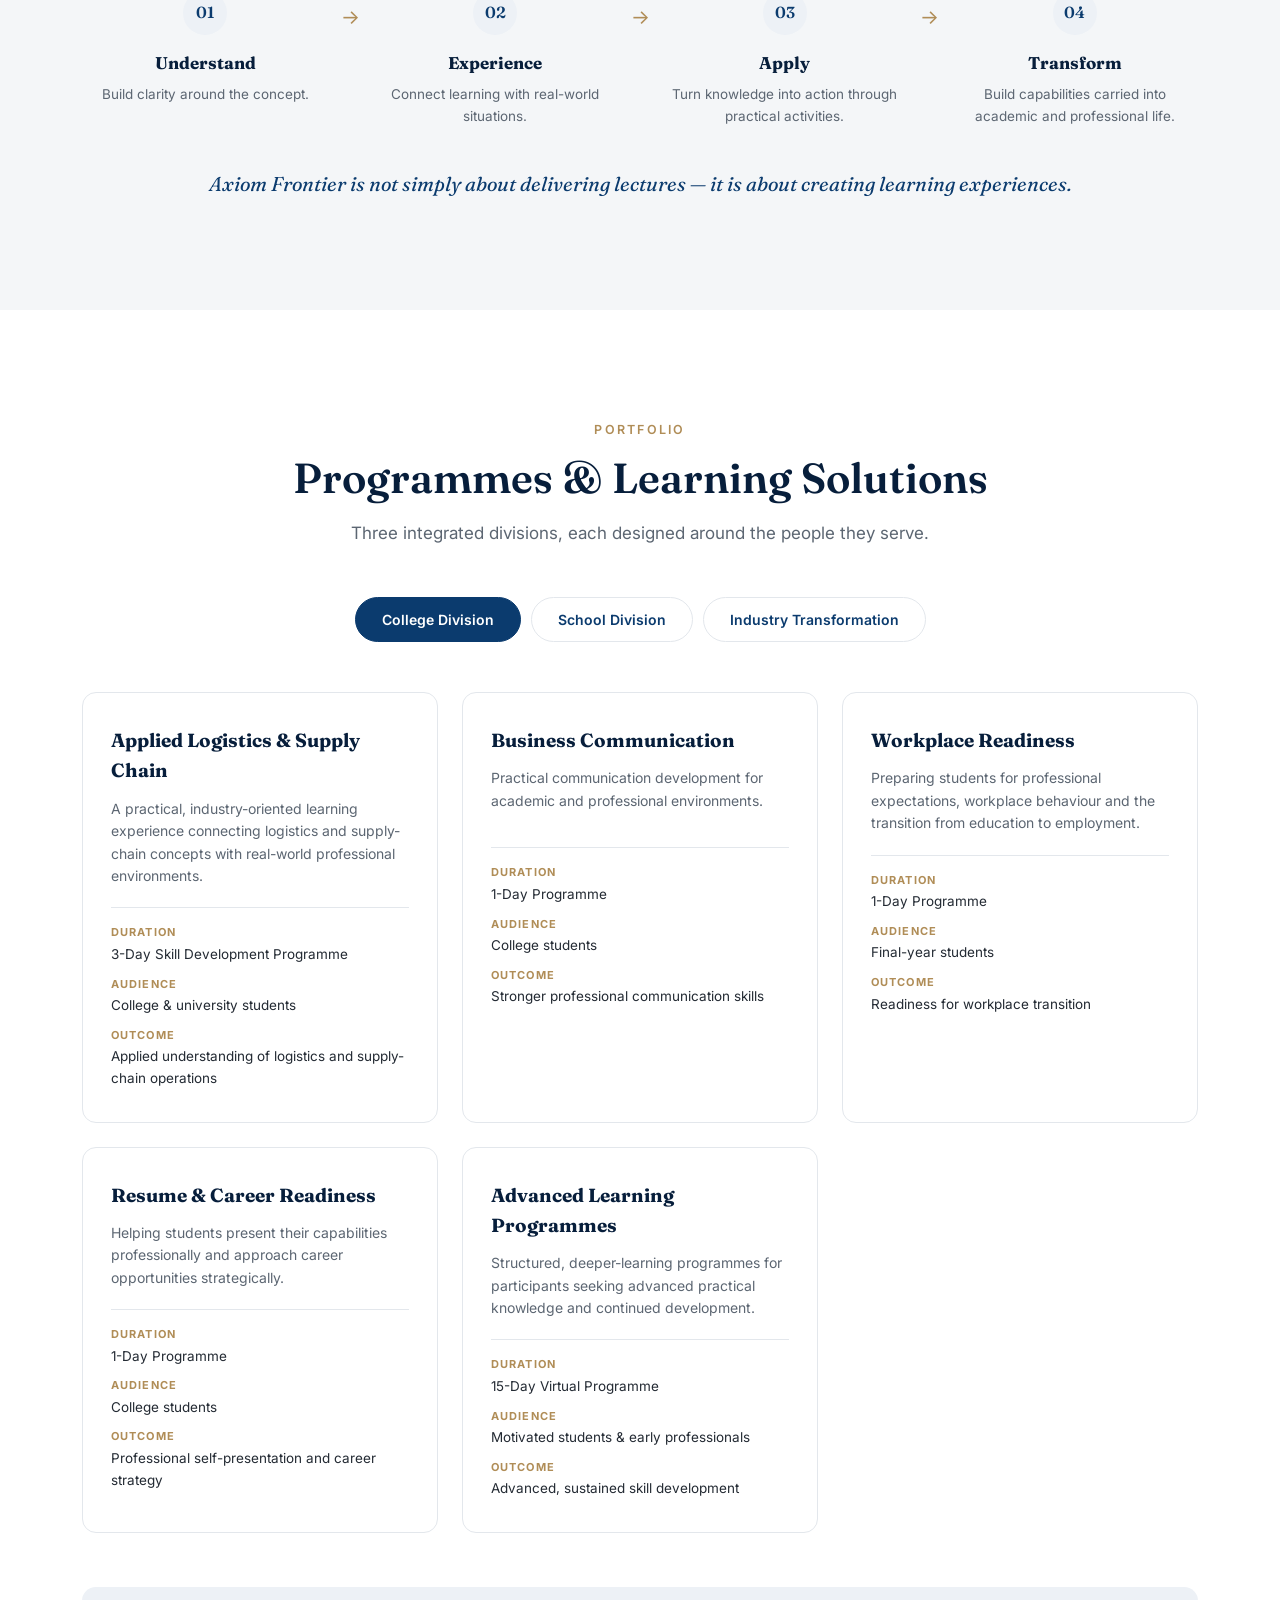
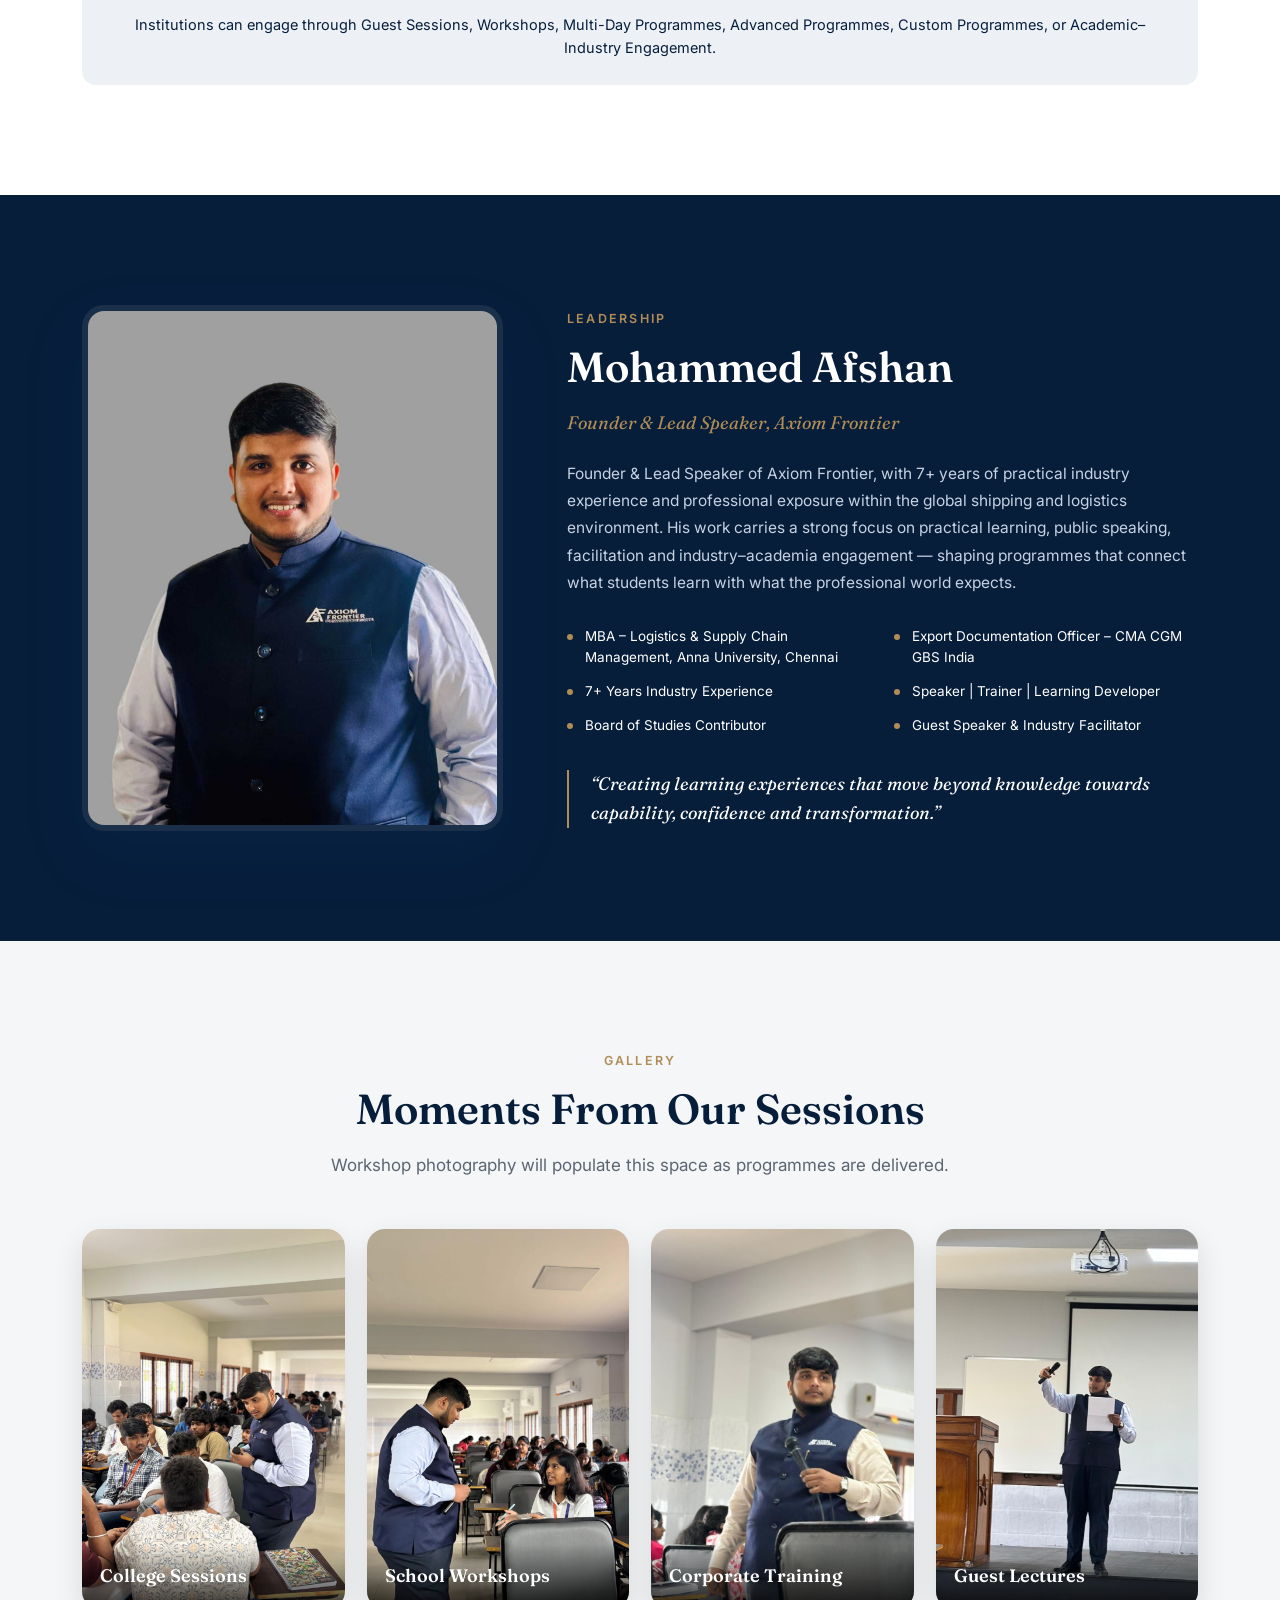
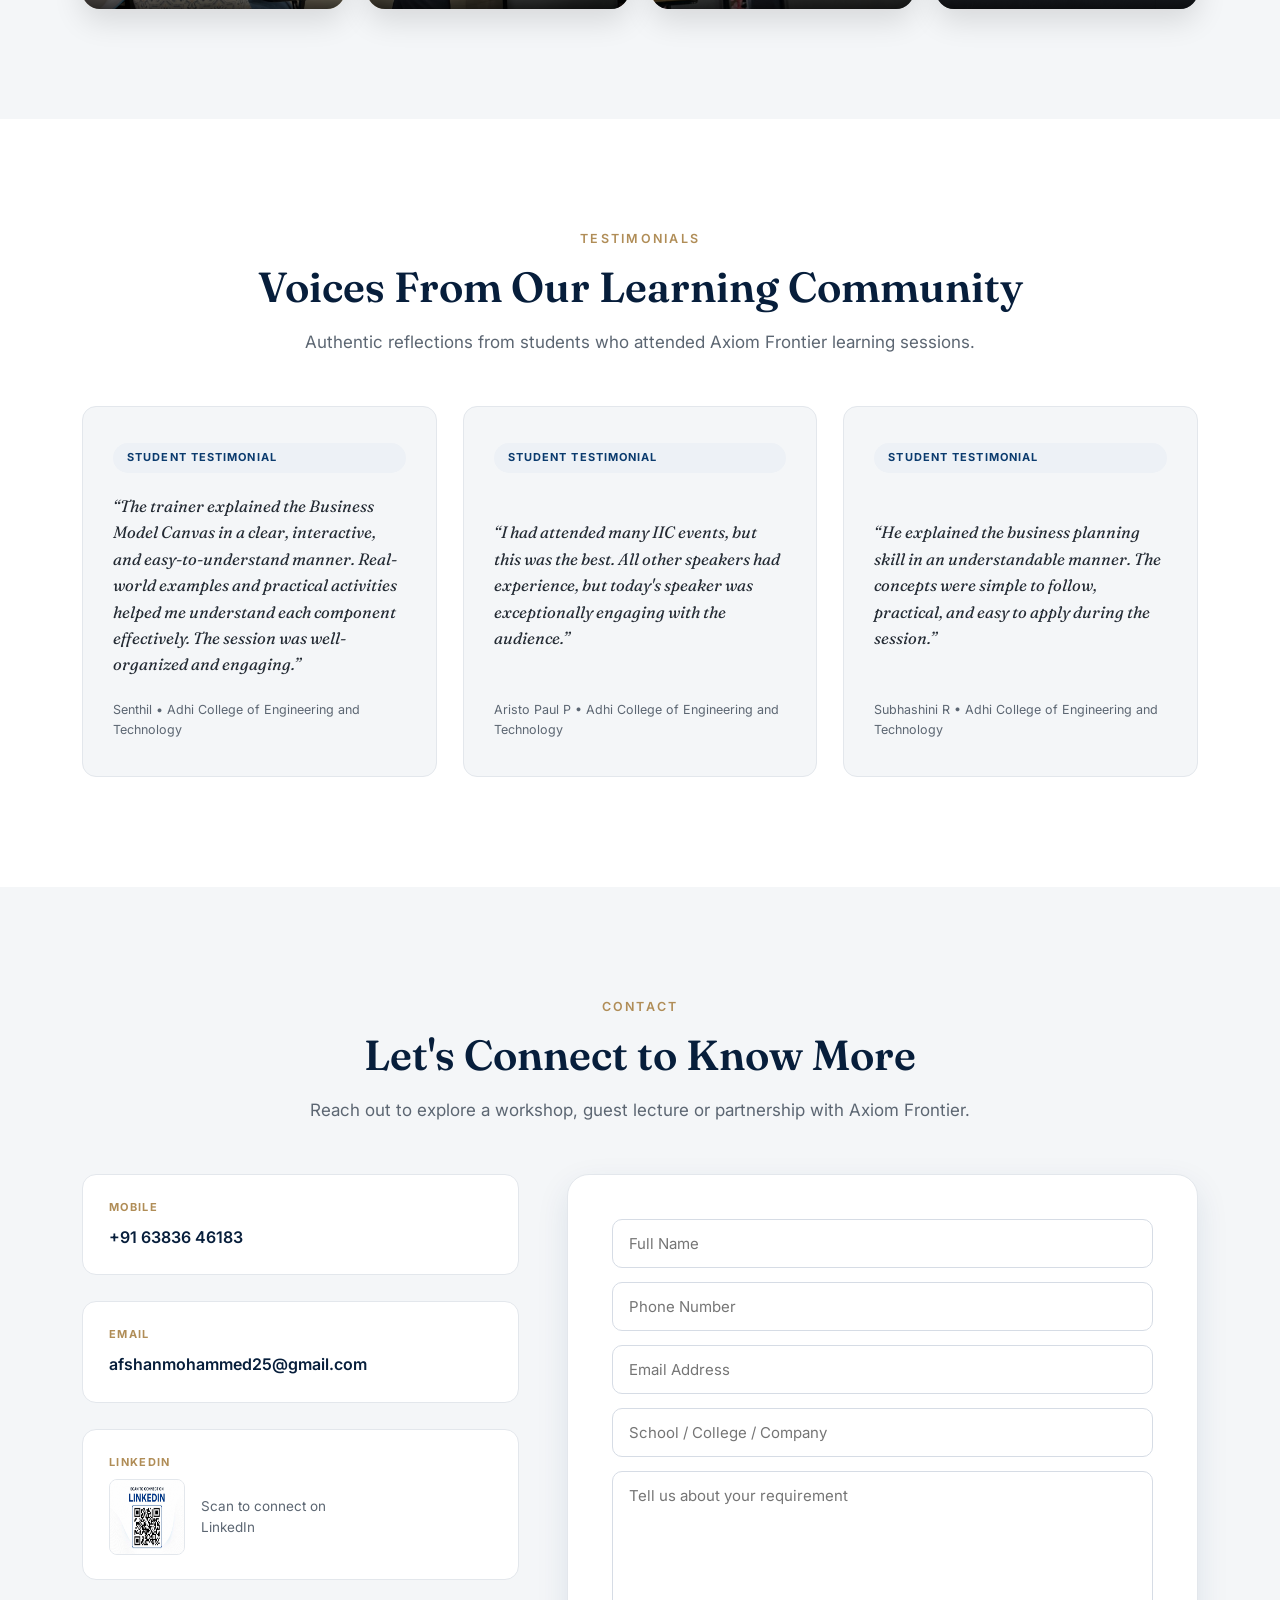
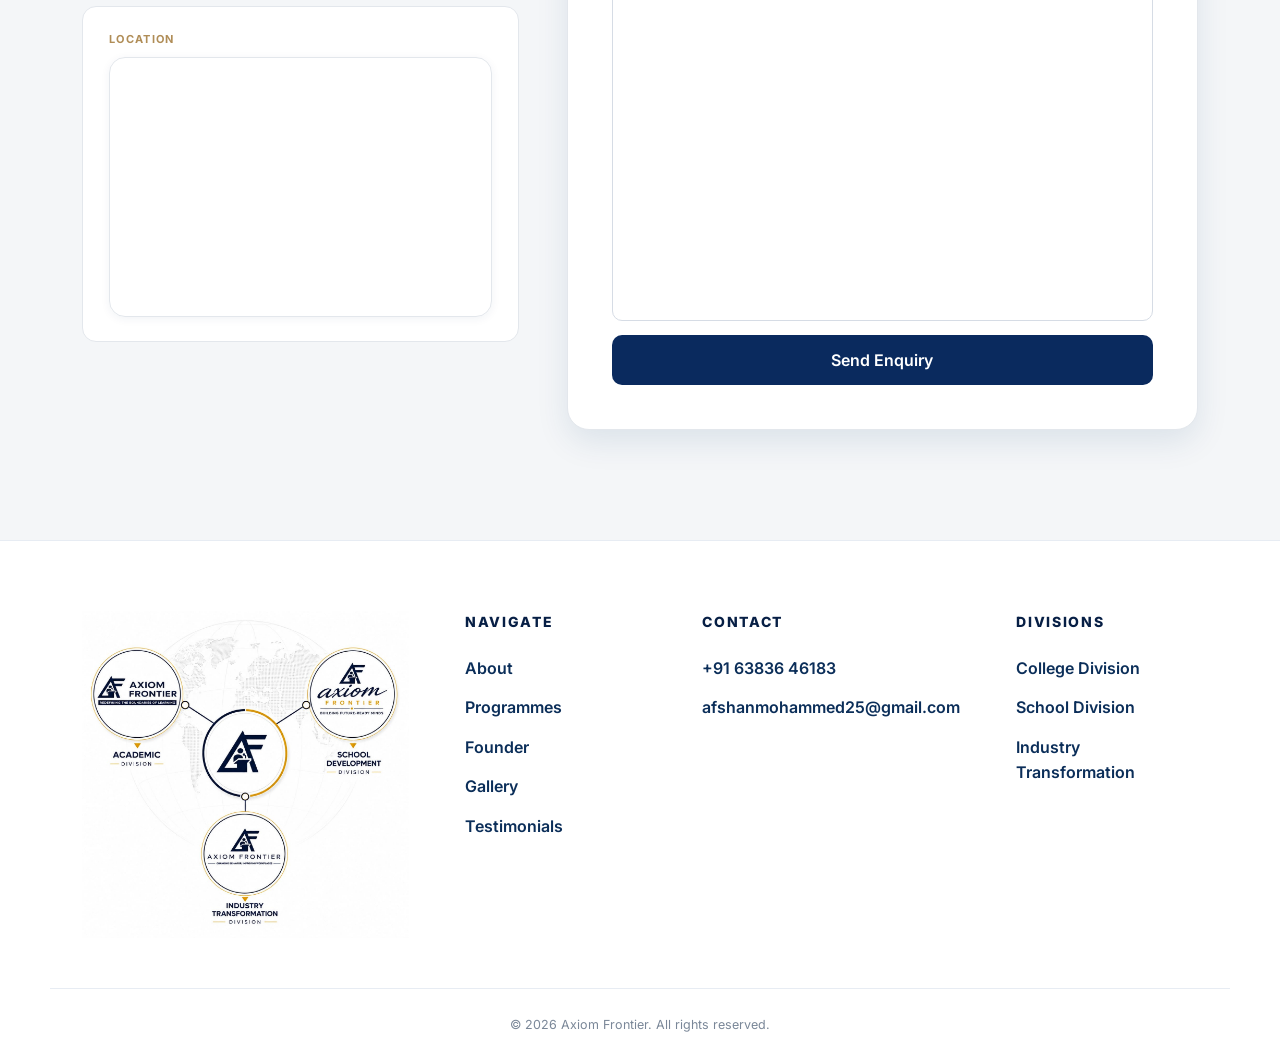
==== commit 53d8a61f: "Update index.html" ====
--- a/index.html
+++ b/index.html
@@ -531,7 +531,7 @@
         <input type="tel" name="phone" placeholder="Phone Number" required>
         <input type="email" name="email" placeholder="Email Address" required>
         <input type="text" name="institution" placeholder="School / College / Company">
-        <textarea name="message" placeholder="Tell us about your requirement" rows="18" style="height:500px !important; resize:none;" required></textarea>
+        <textarea name="message" placeholder="Tell us about your requirement" rows="18" style="height:450px !important; resize:none;" required></textarea>
 
         <button type="submit" class="submit-btn">Send Enquiry</button>
       </form>
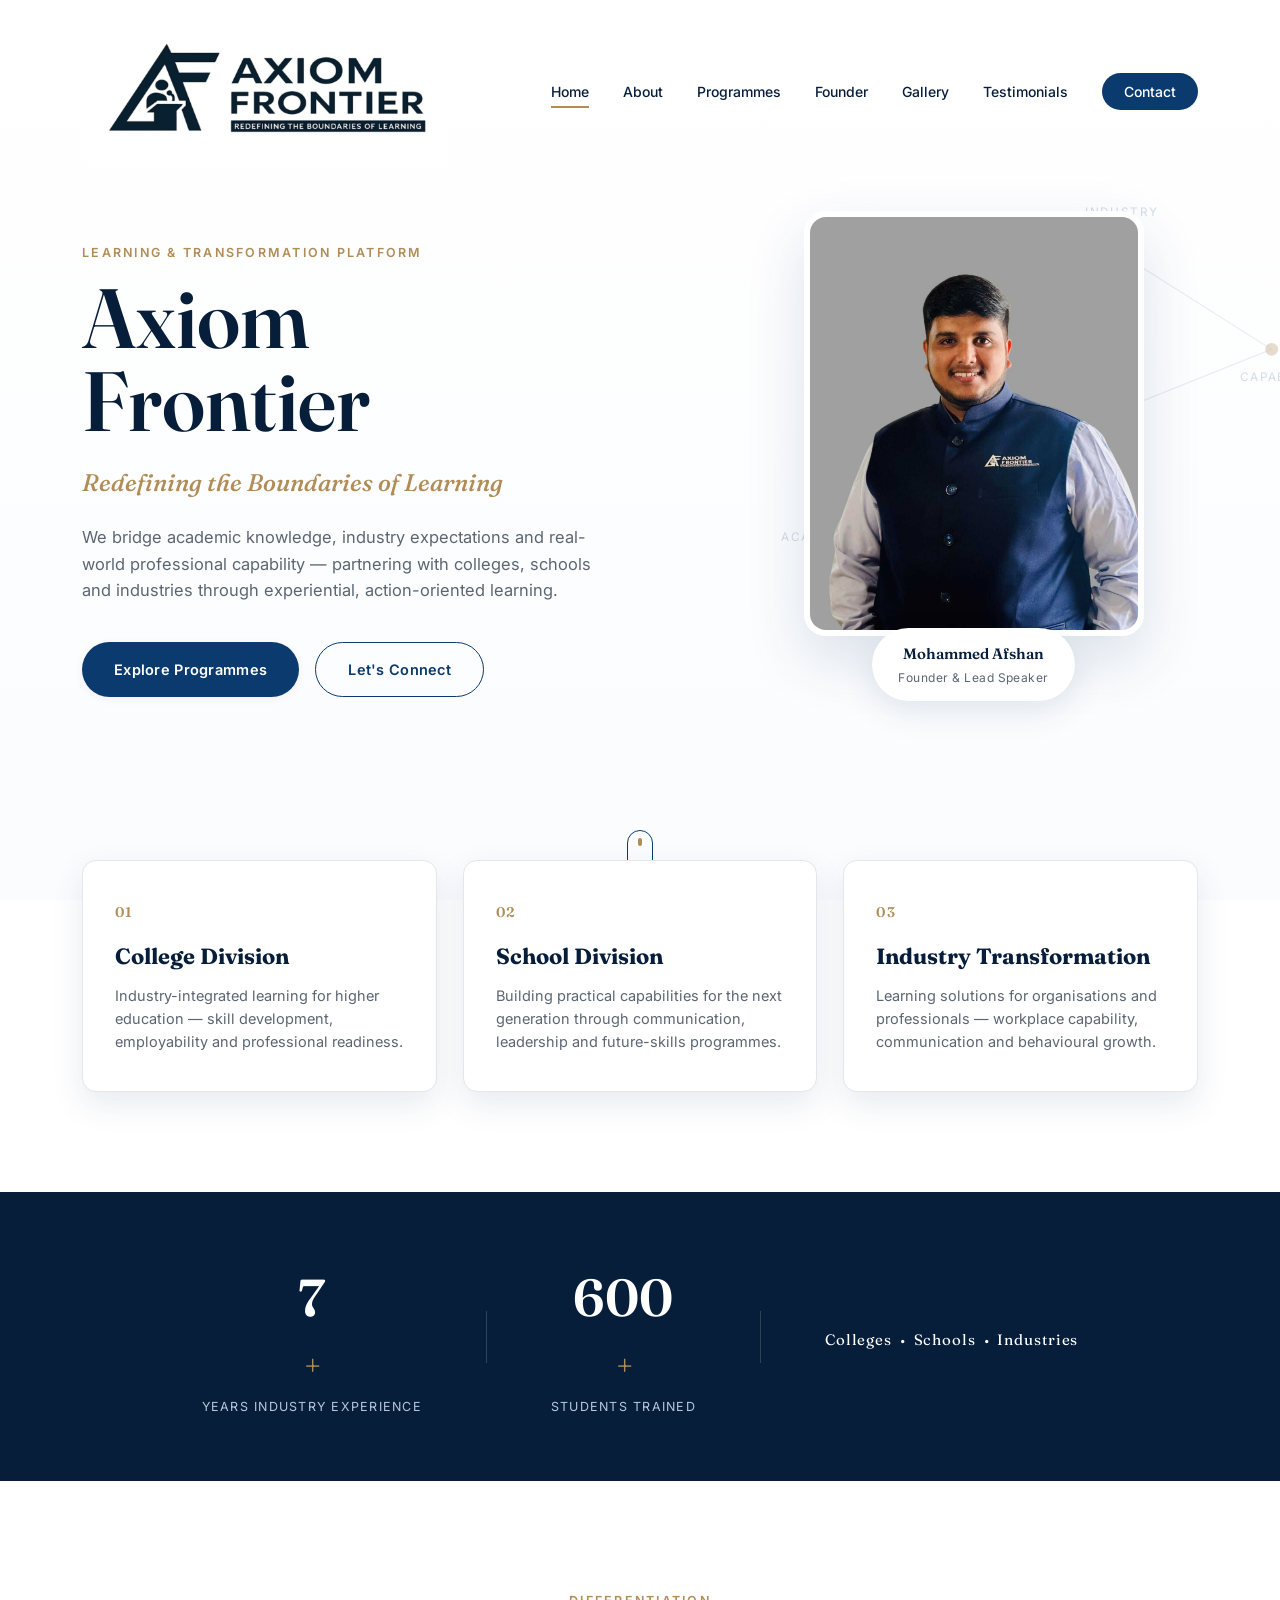
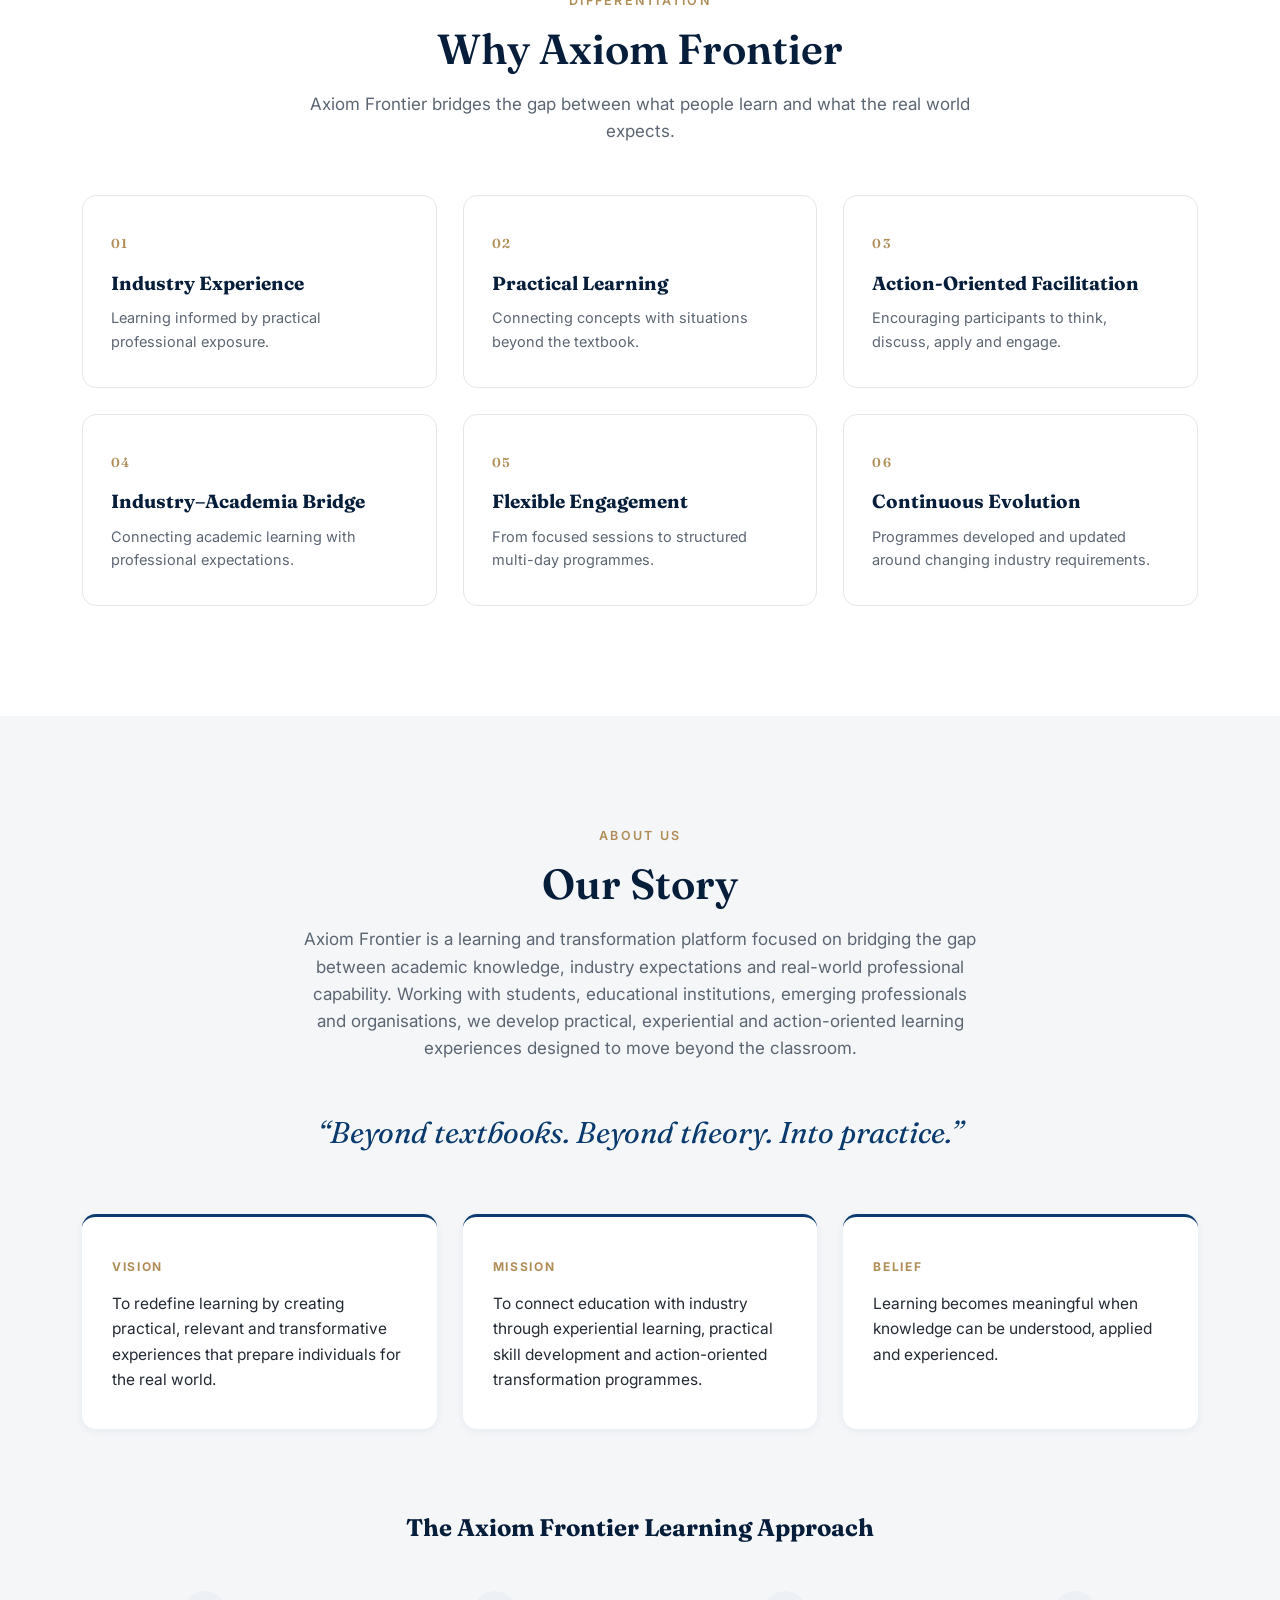
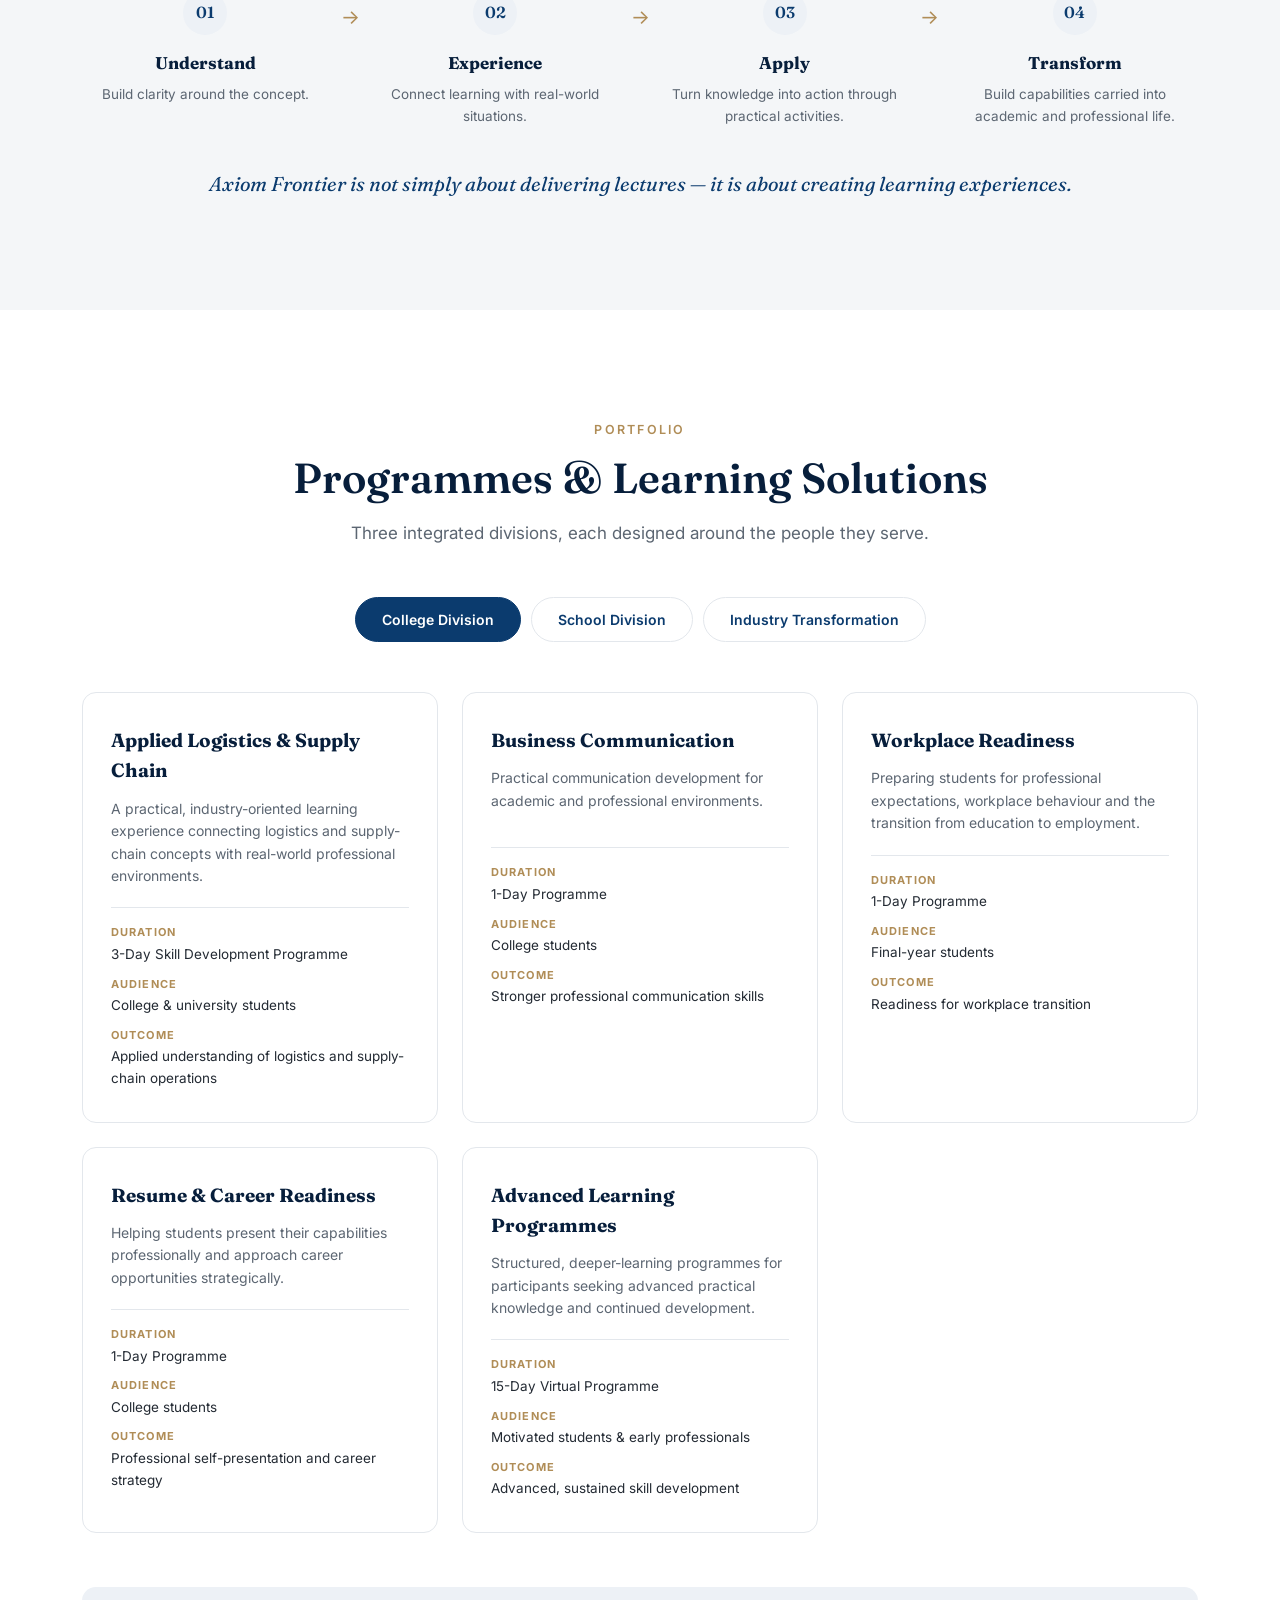
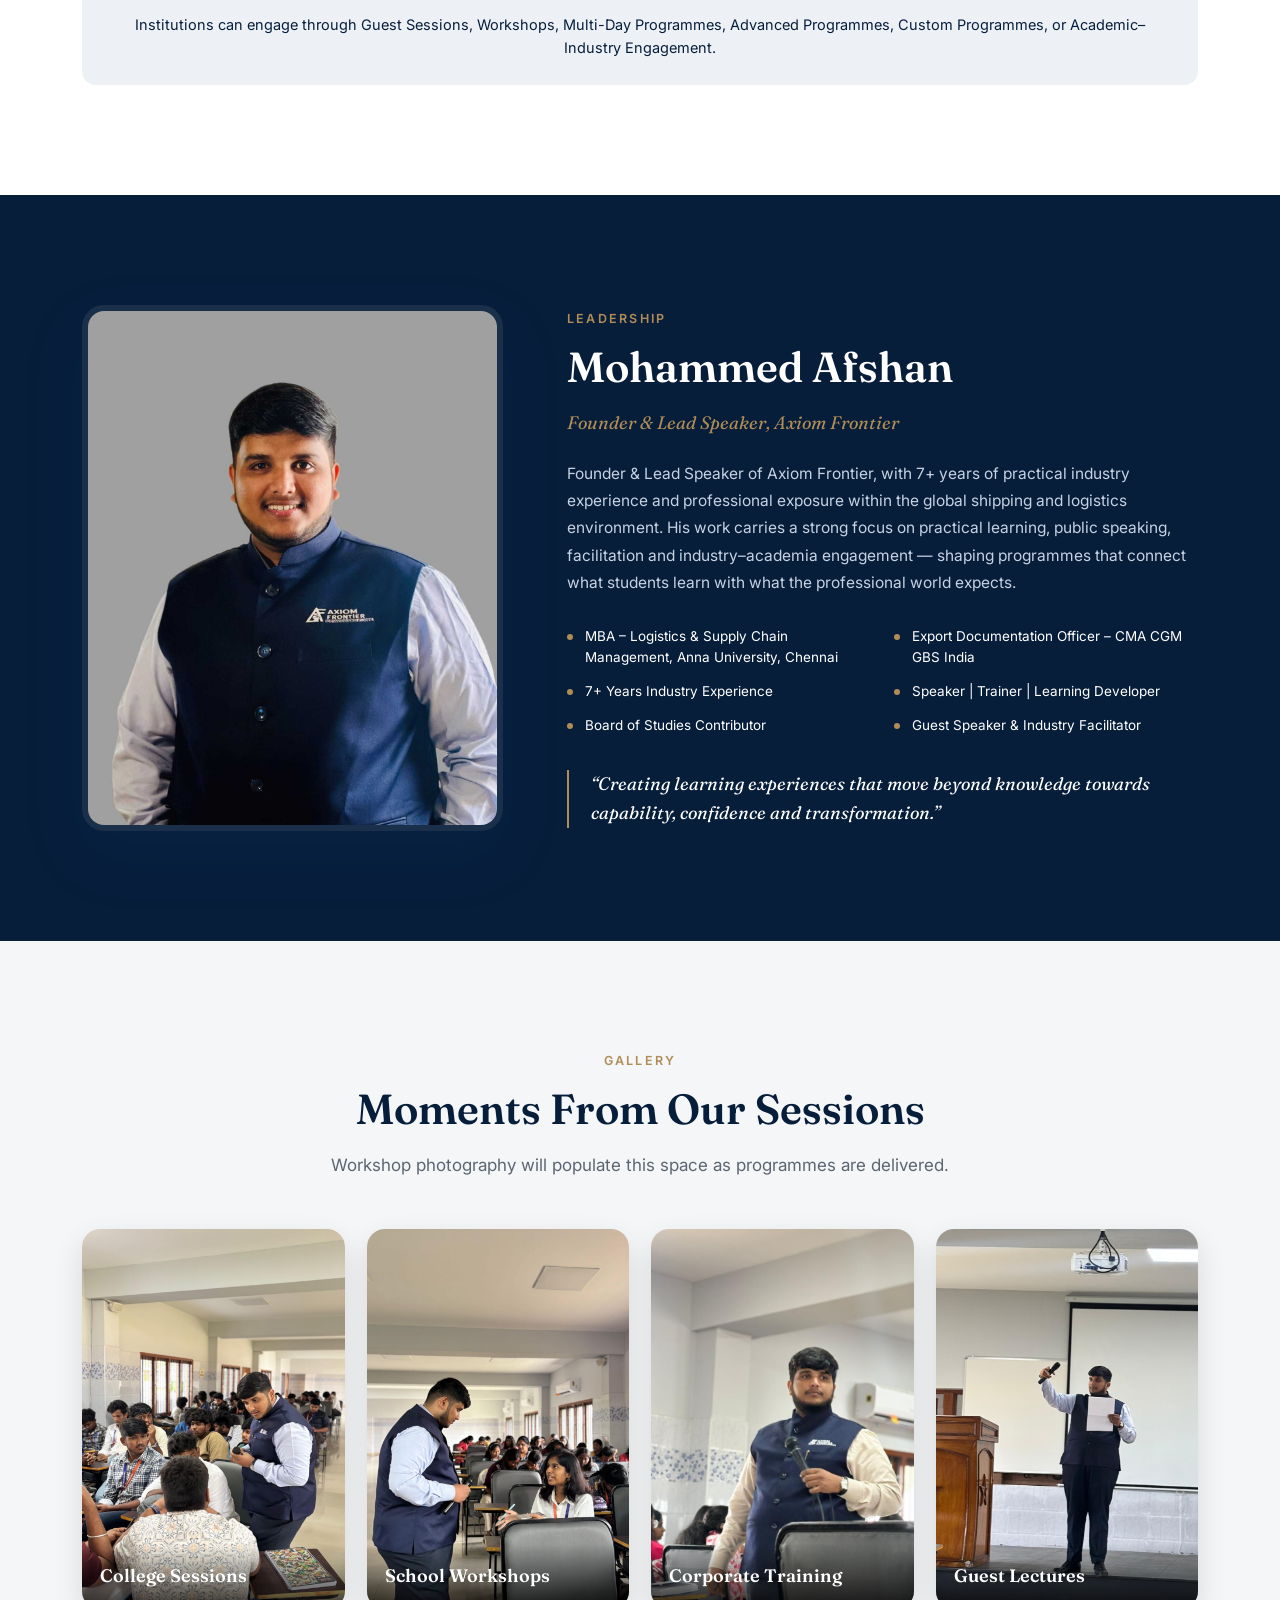
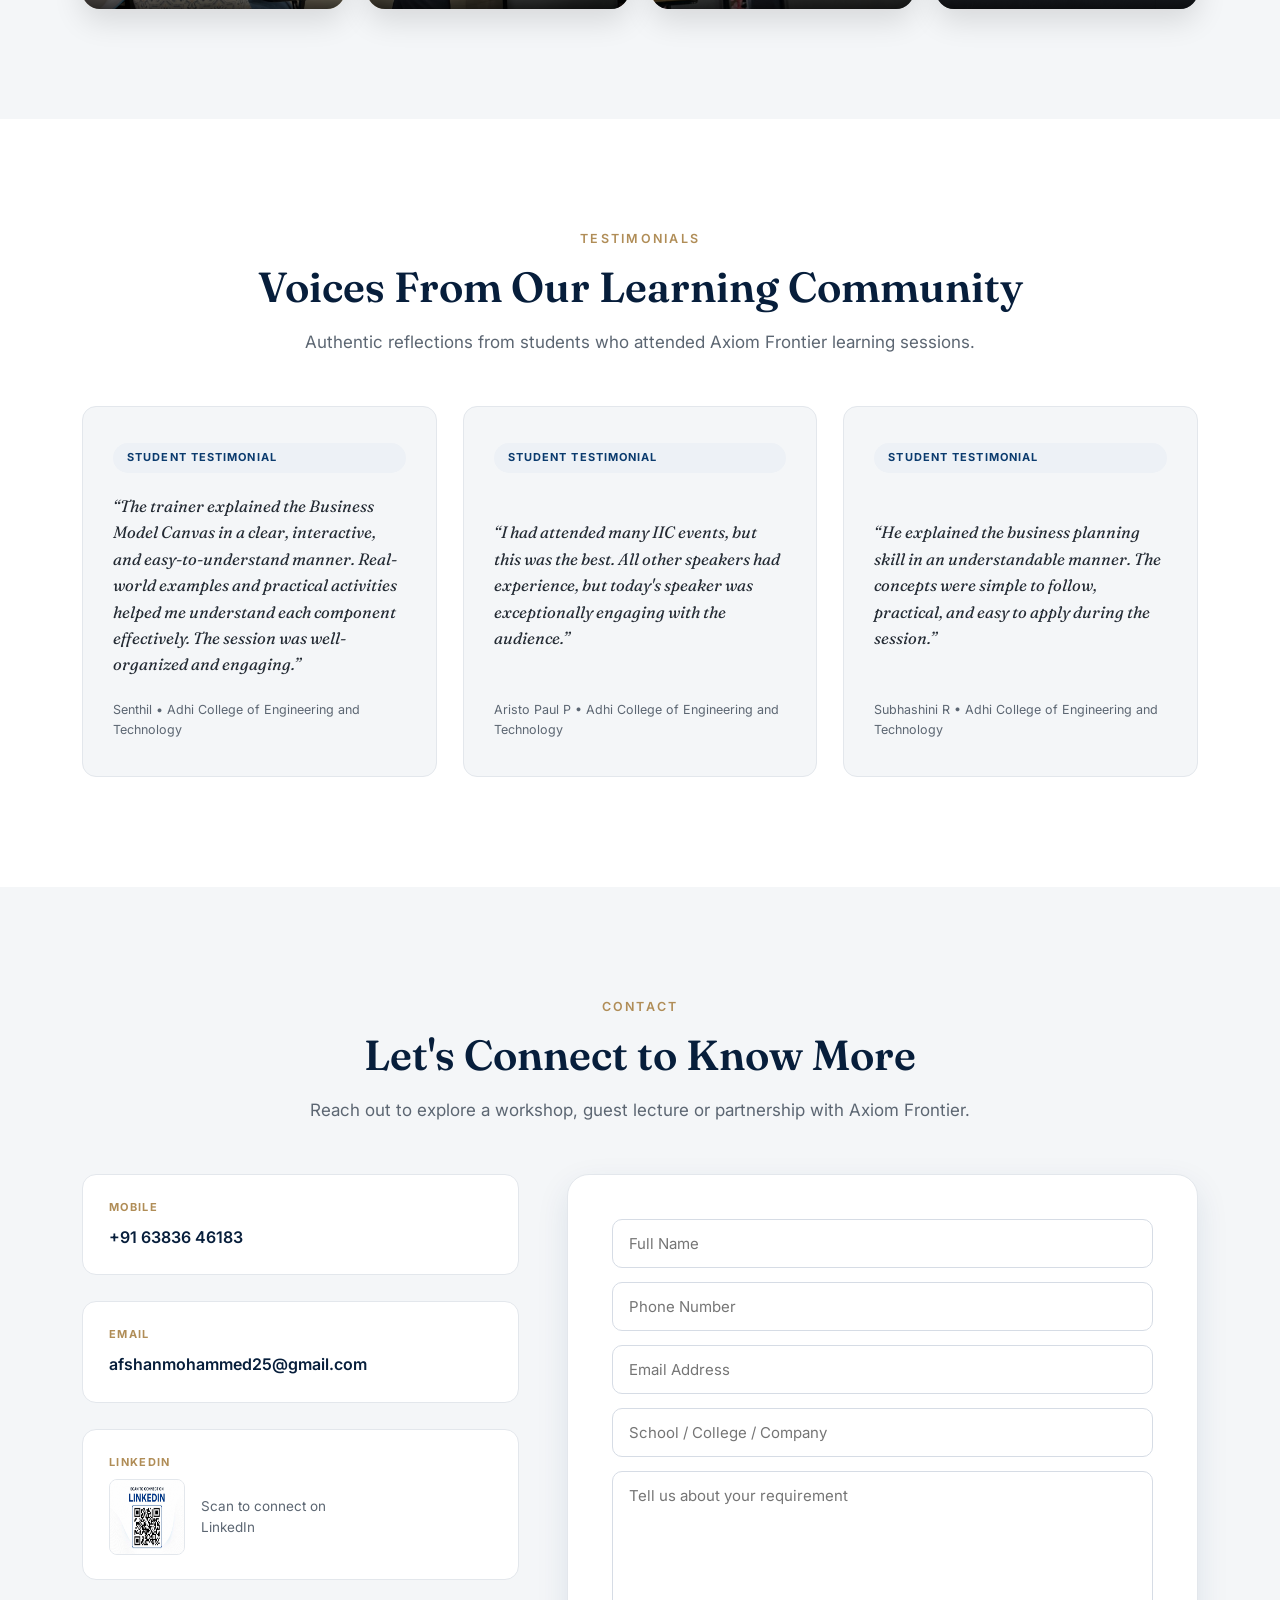
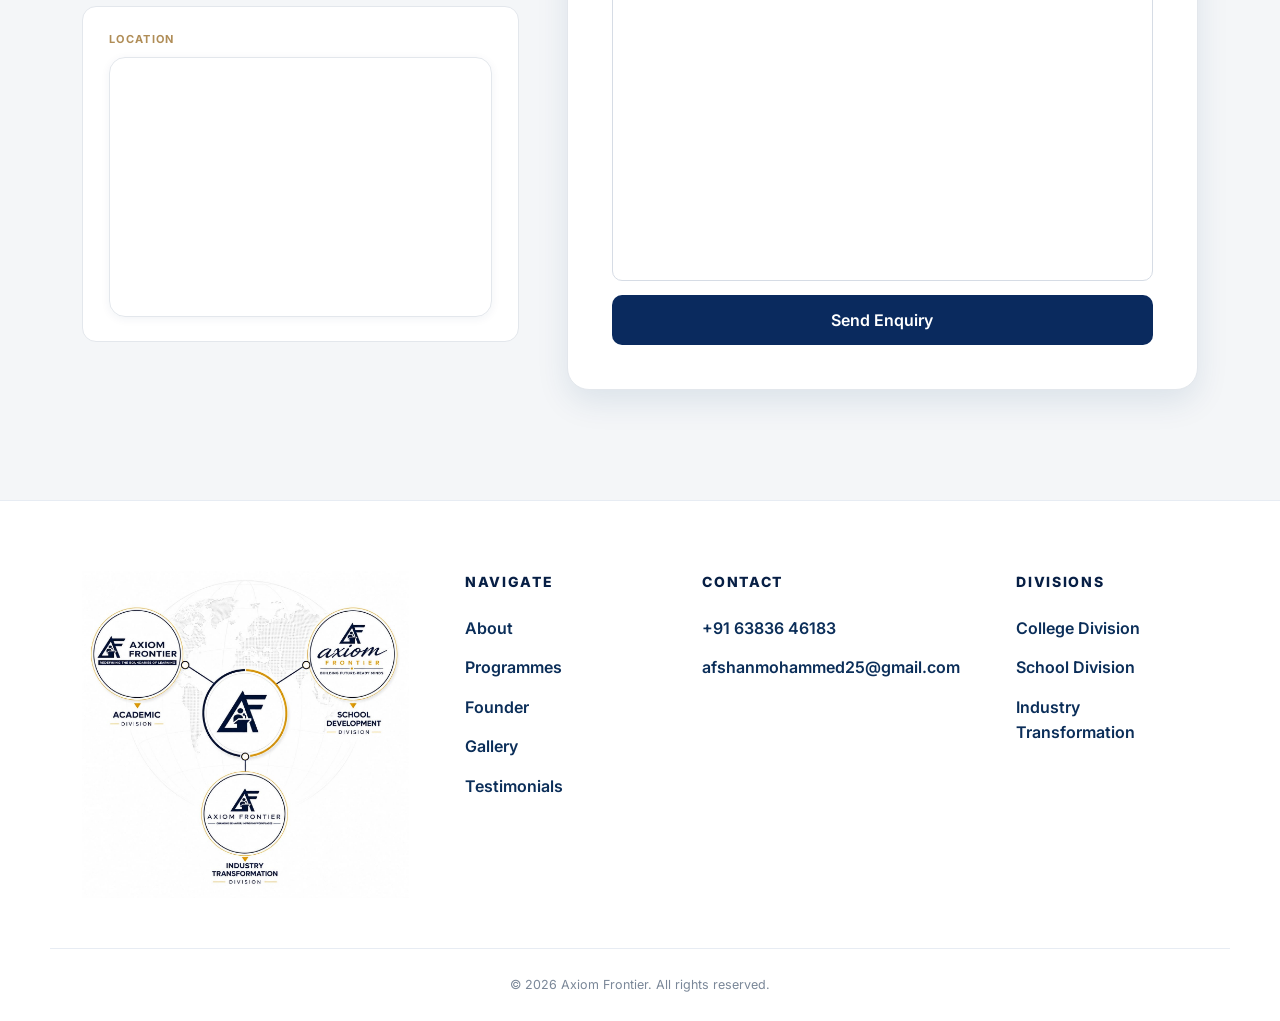
==== commit 9309b9b8: "Update index.html" ====
--- a/index.html
+++ b/index.html
@@ -531,7 +531,7 @@
         <input type="tel" name="phone" placeholder="Phone Number" required>
         <input type="email" name="email" placeholder="Email Address" required>
         <input type="text" name="institution" placeholder="School / College / Company">
-        <textarea name="message" placeholder="Tell us about your requirement" rows="18" style="height:450px !important; resize:none;" required></textarea>
+        <textarea name="message" placeholder="Tell us about your requirement" rows="18" style="height:410px !important; resize:none;" required></textarea>
 
         <button type="submit" class="submit-btn">Send Enquiry</button>
       </form>
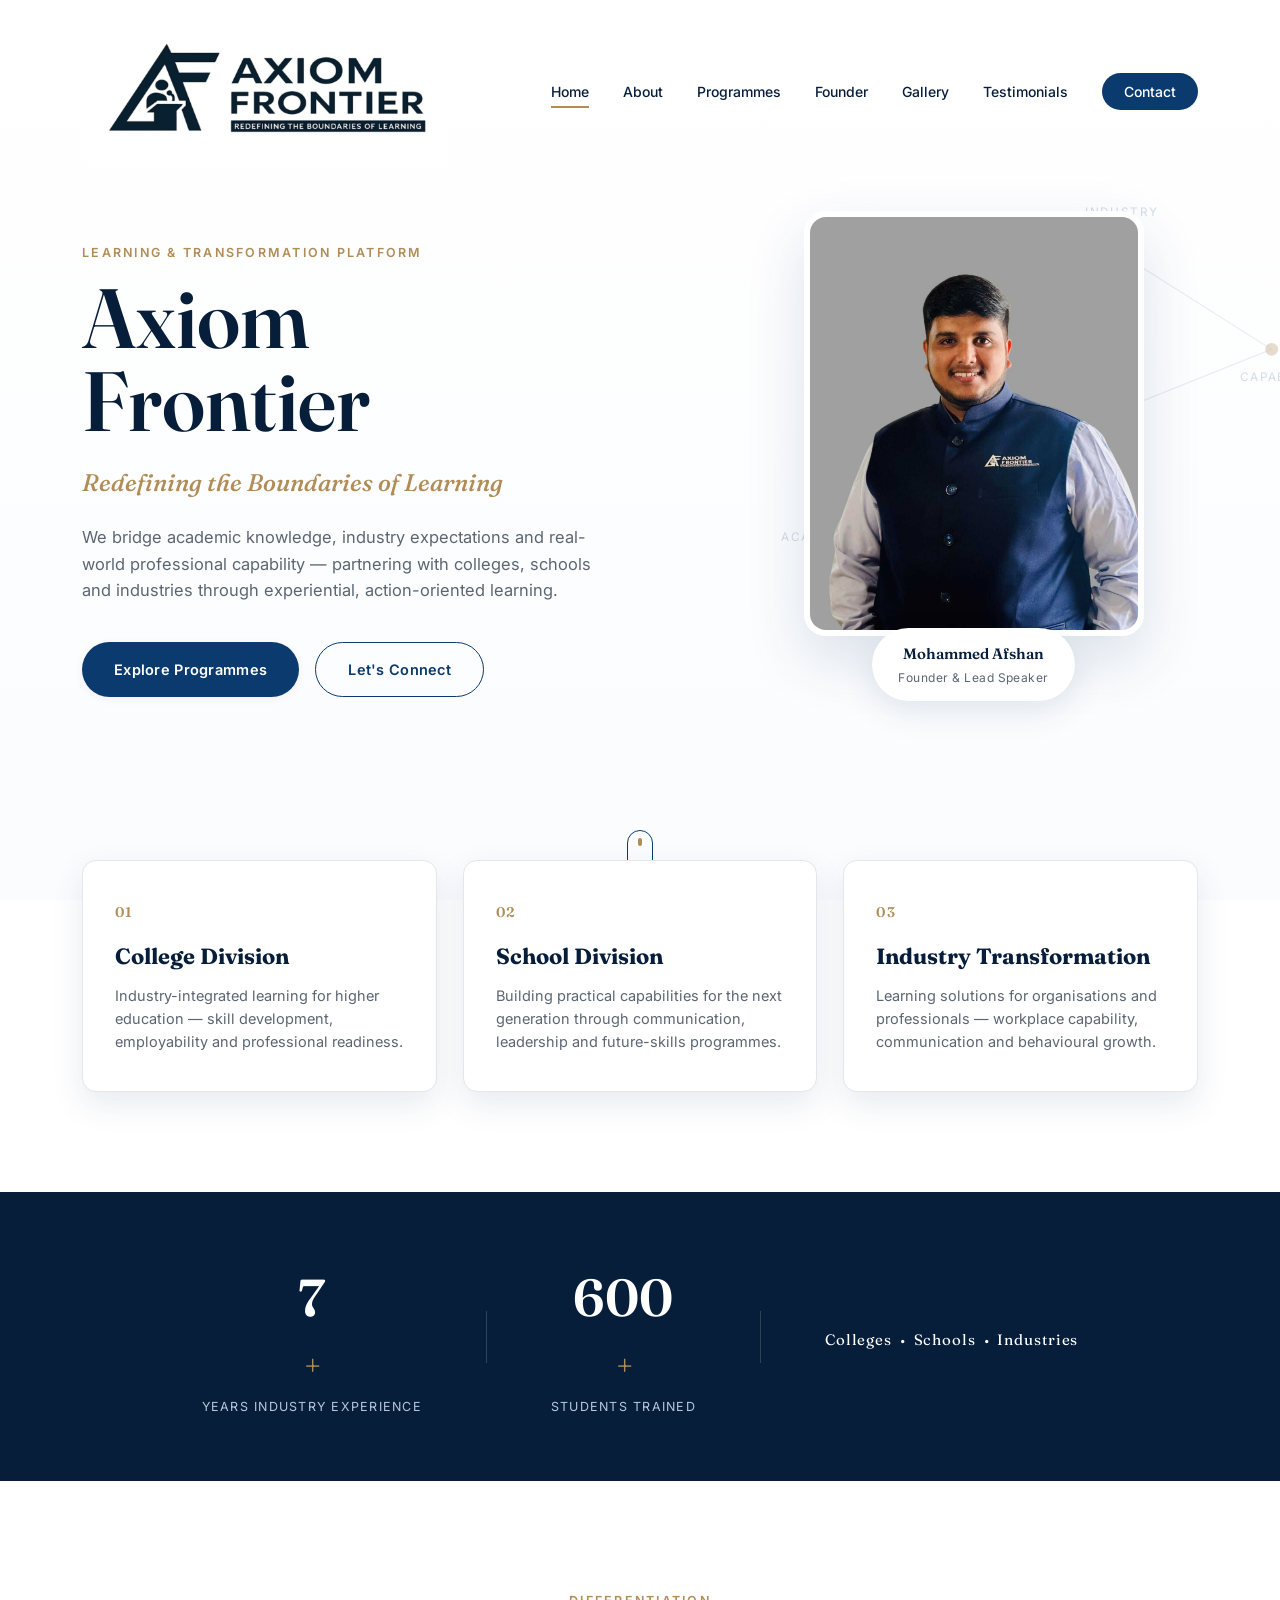
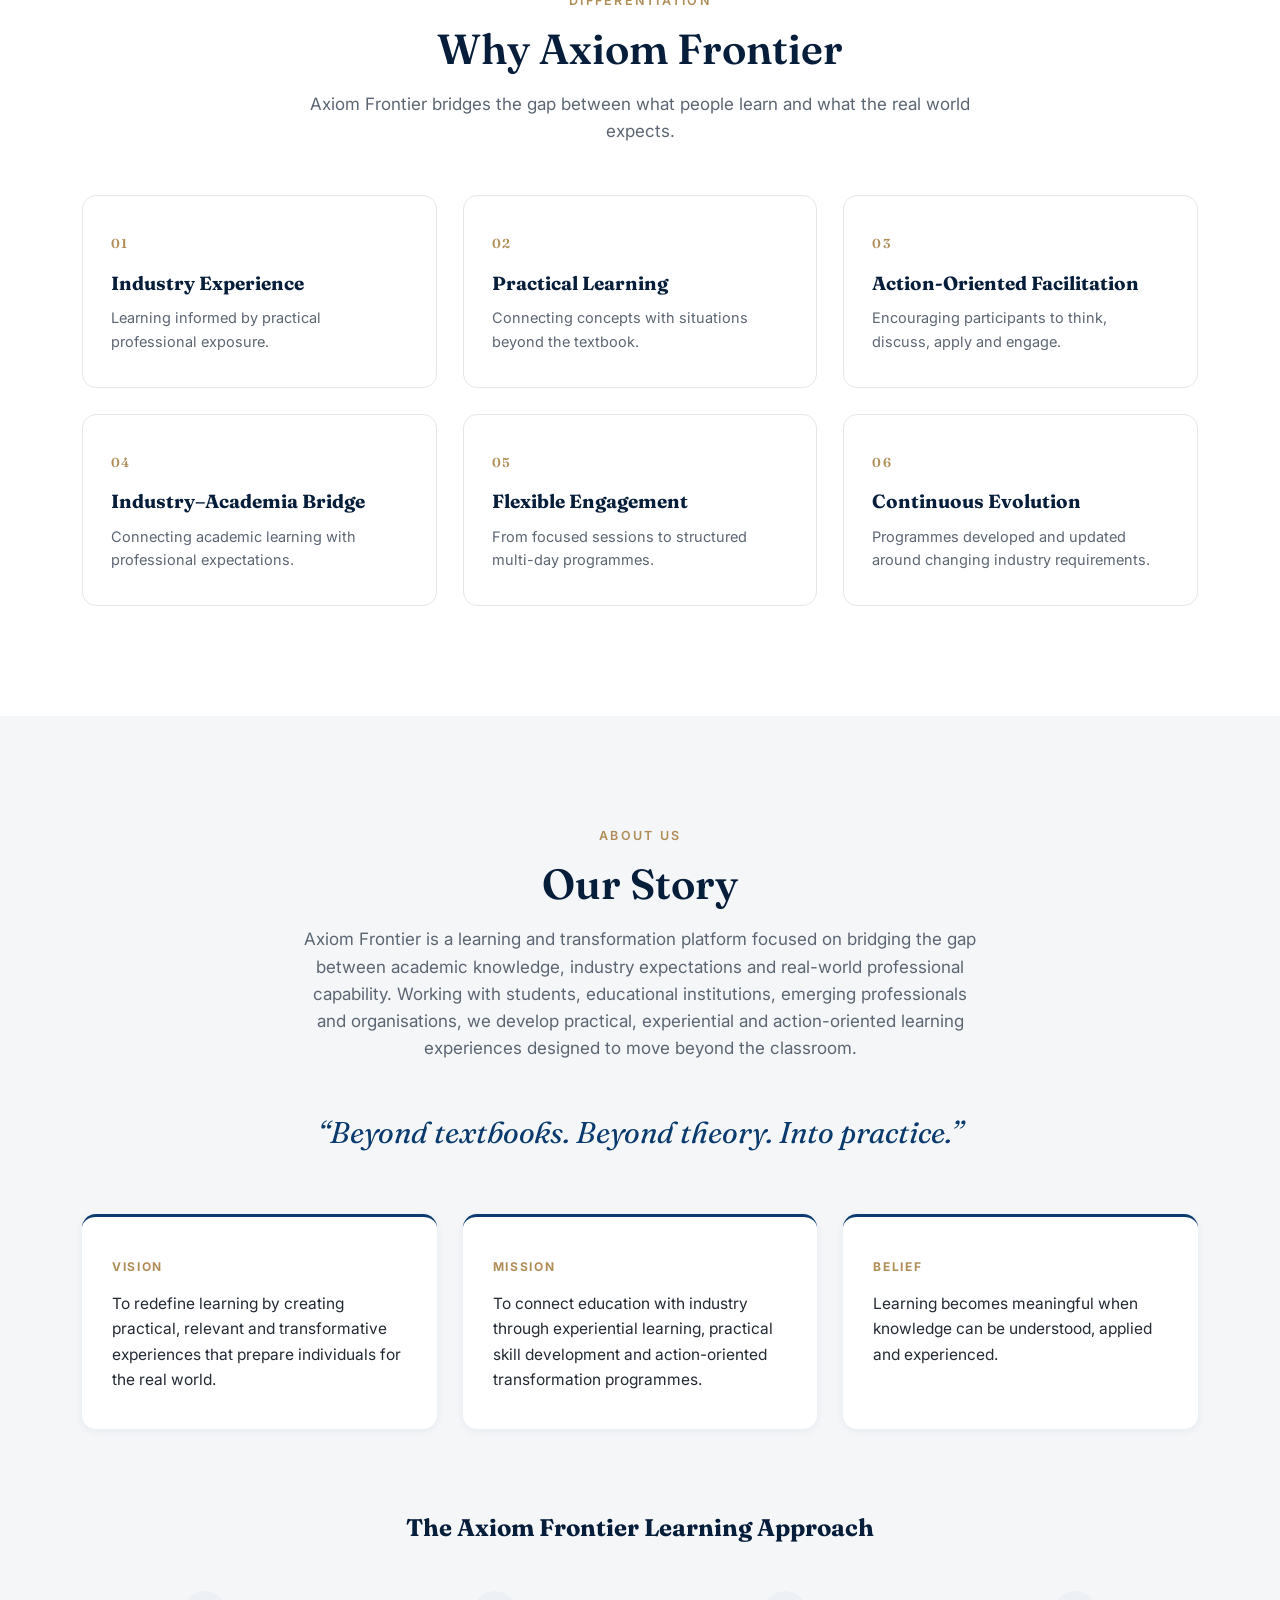
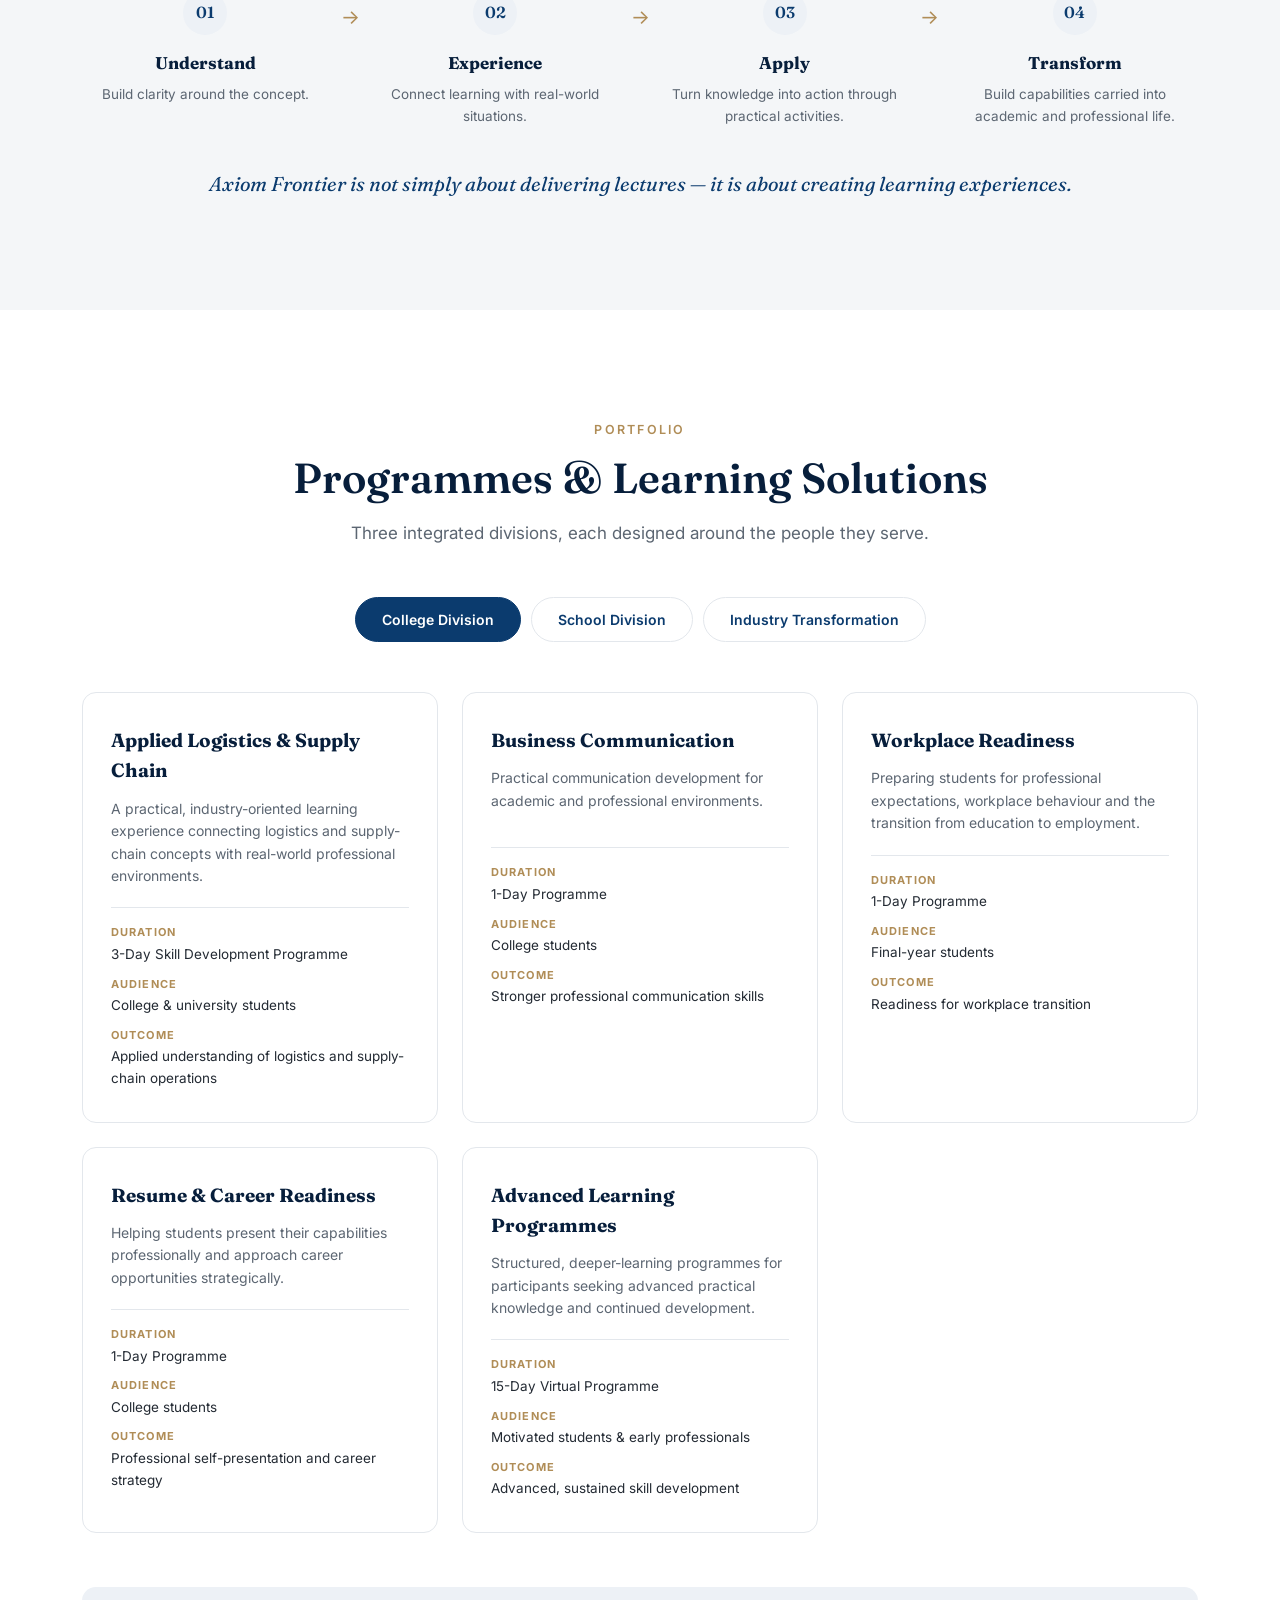
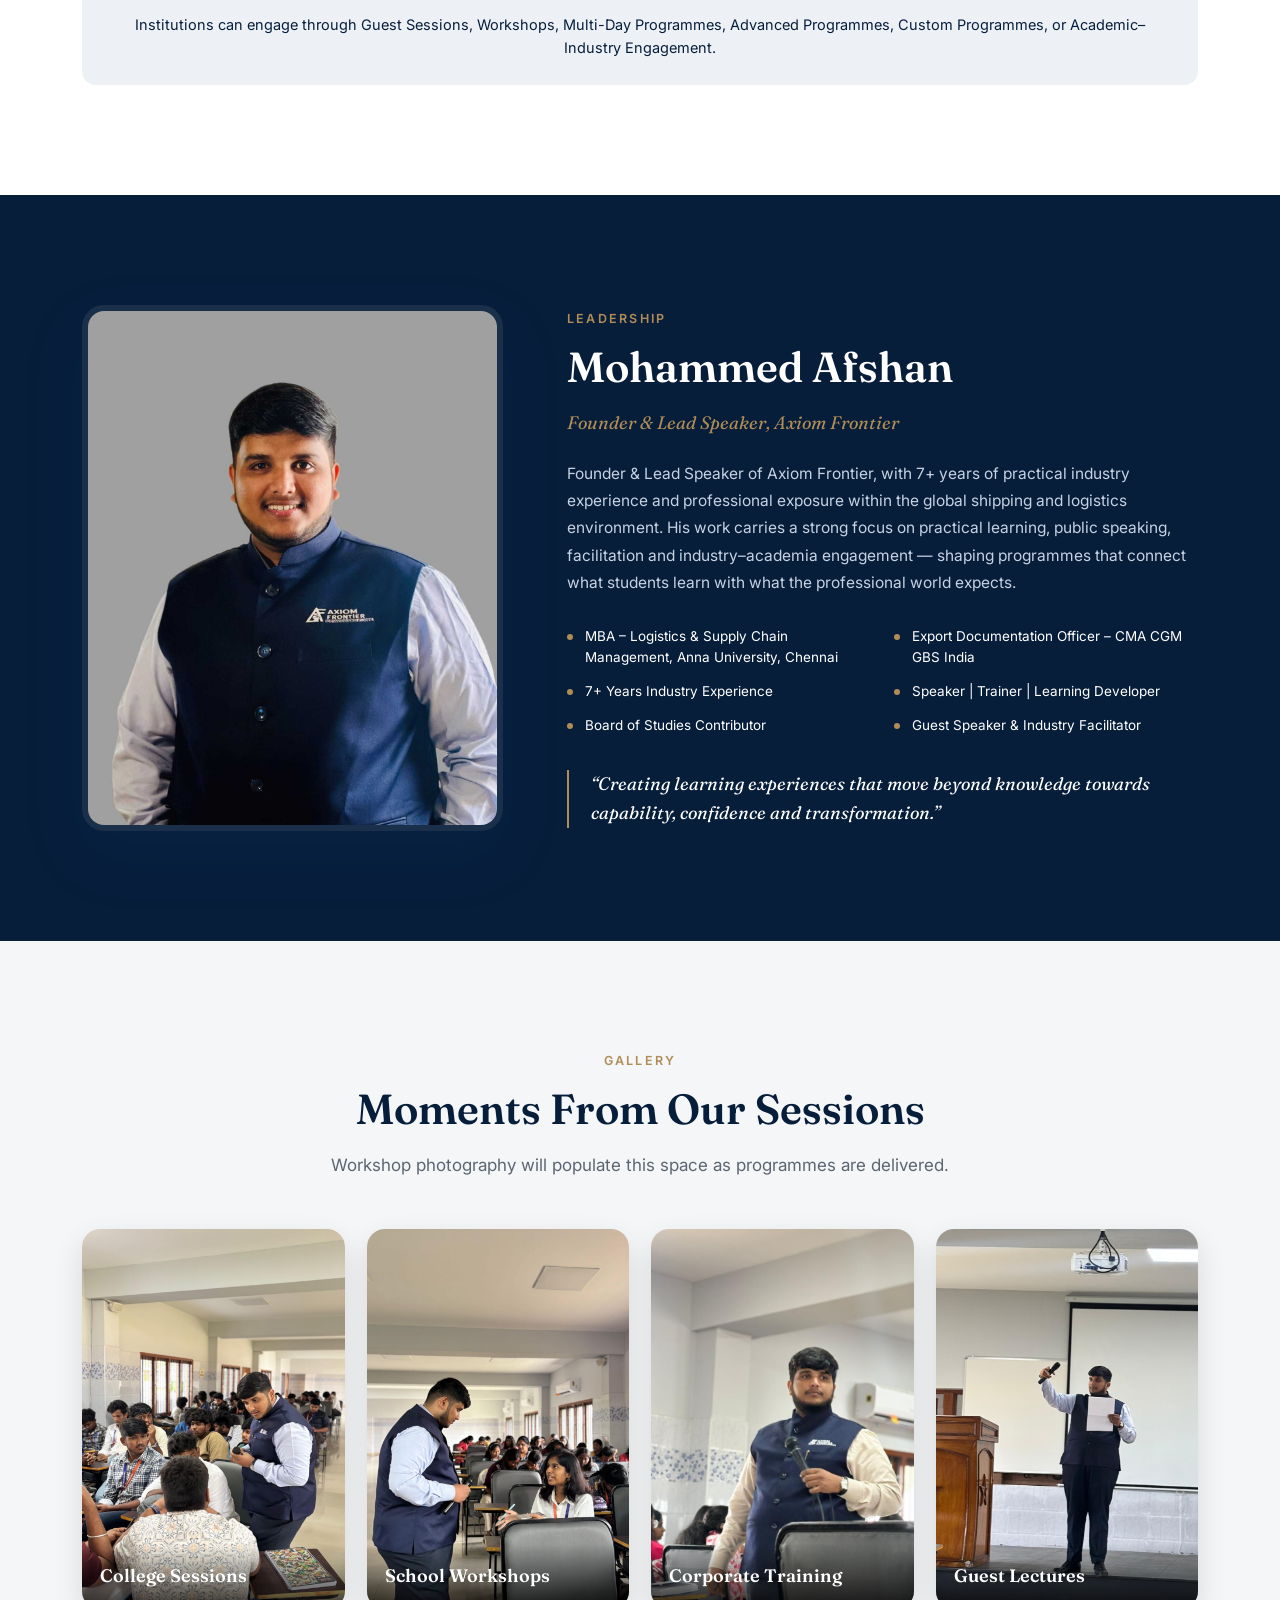
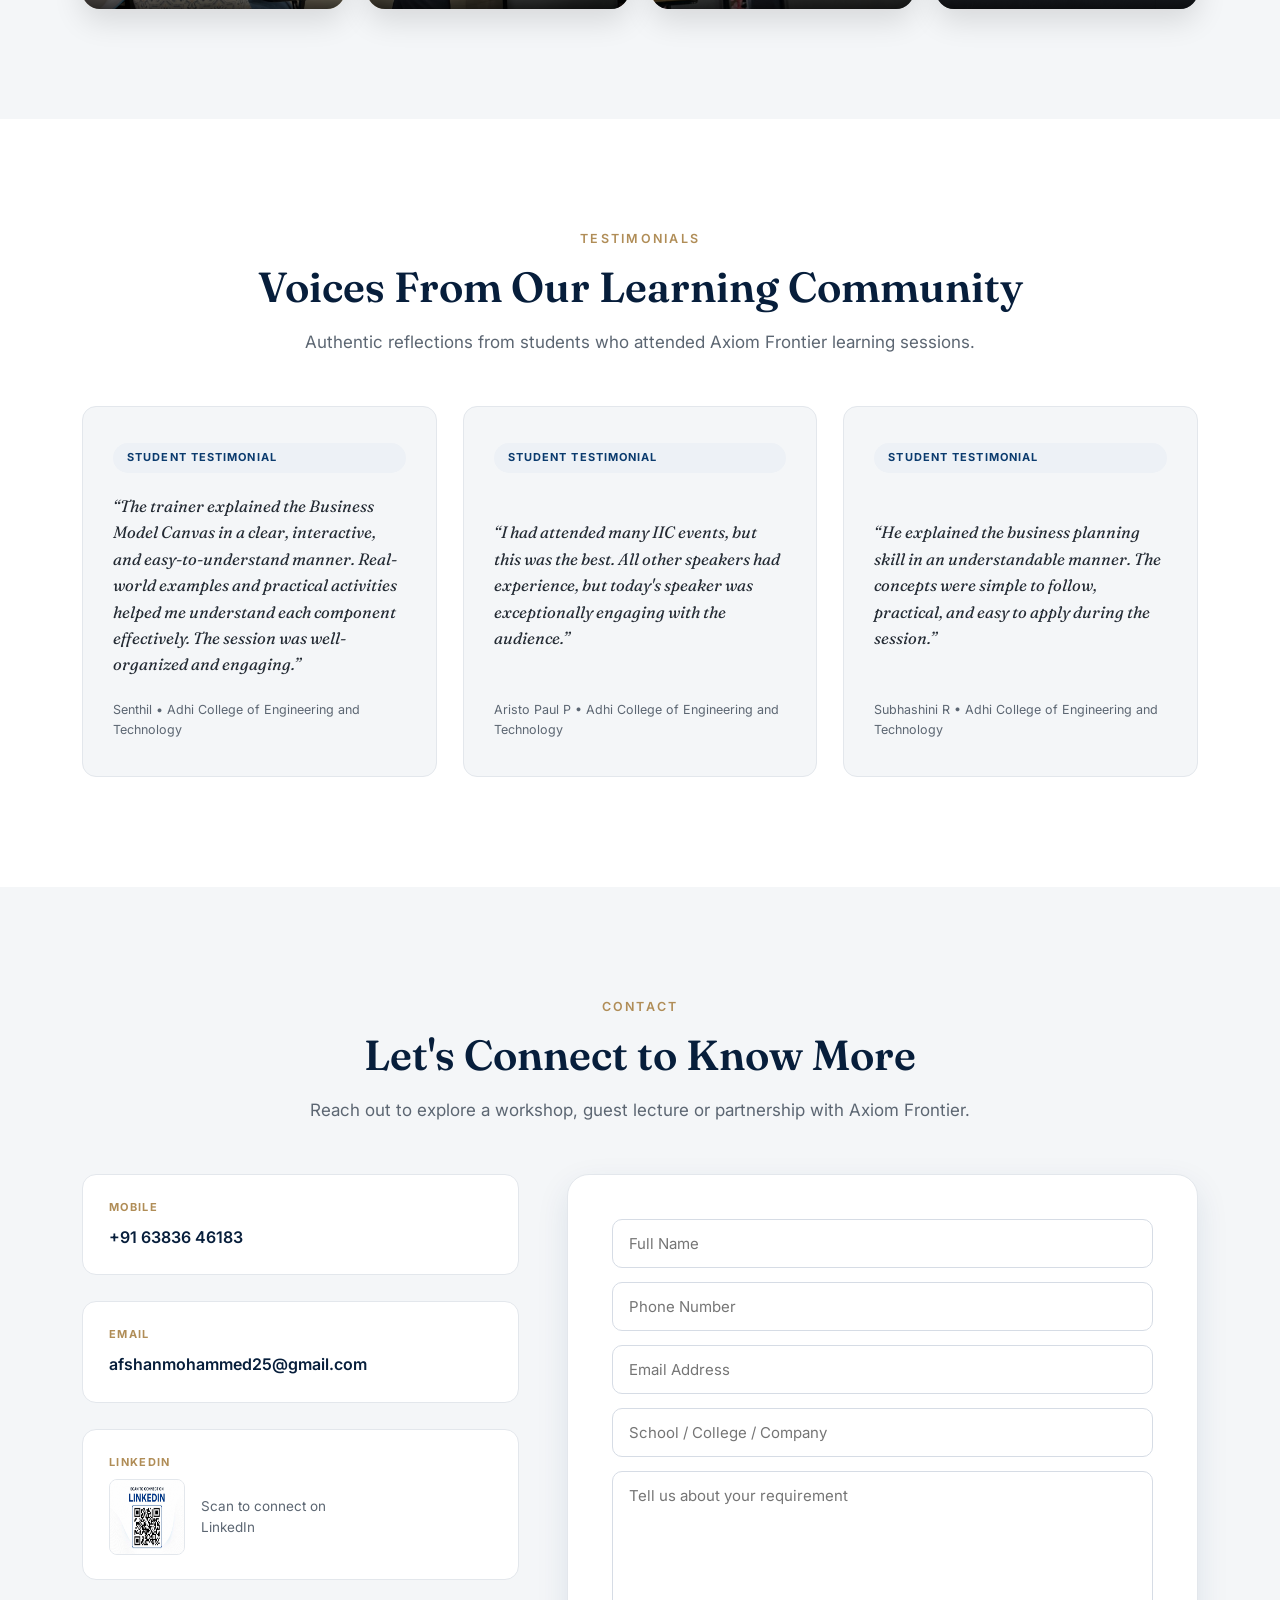
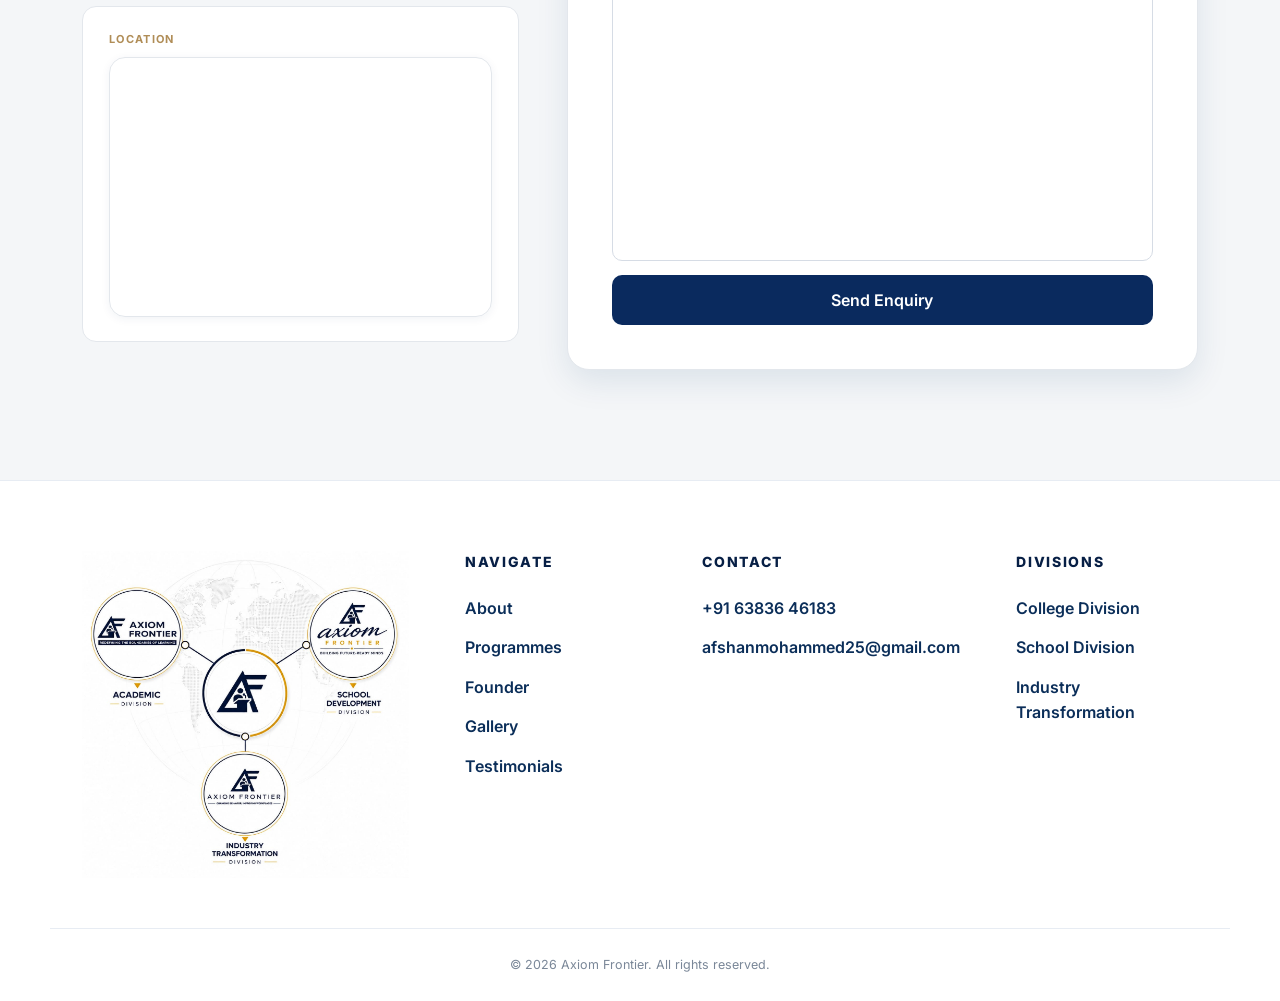
==== commit 434b4220: "Update index.html" ====
--- a/index.html
+++ b/index.html
@@ -531,7 +531,7 @@
         <input type="tel" name="phone" placeholder="Phone Number" required>
         <input type="email" name="email" placeholder="Email Address" required>
         <input type="text" name="institution" placeholder="School / College / Company">
-        <textarea name="message" placeholder="Tell us about your requirement" rows="18" style="height:410px !important; resize:none;" required></textarea>
+        <textarea name="message" placeholder="Tell us about your requirement" rows="18" style="height:390px !important; resize:none;" required></textarea>
 
         <button type="submit" class="submit-btn">Send Enquiry</button>
       </form>
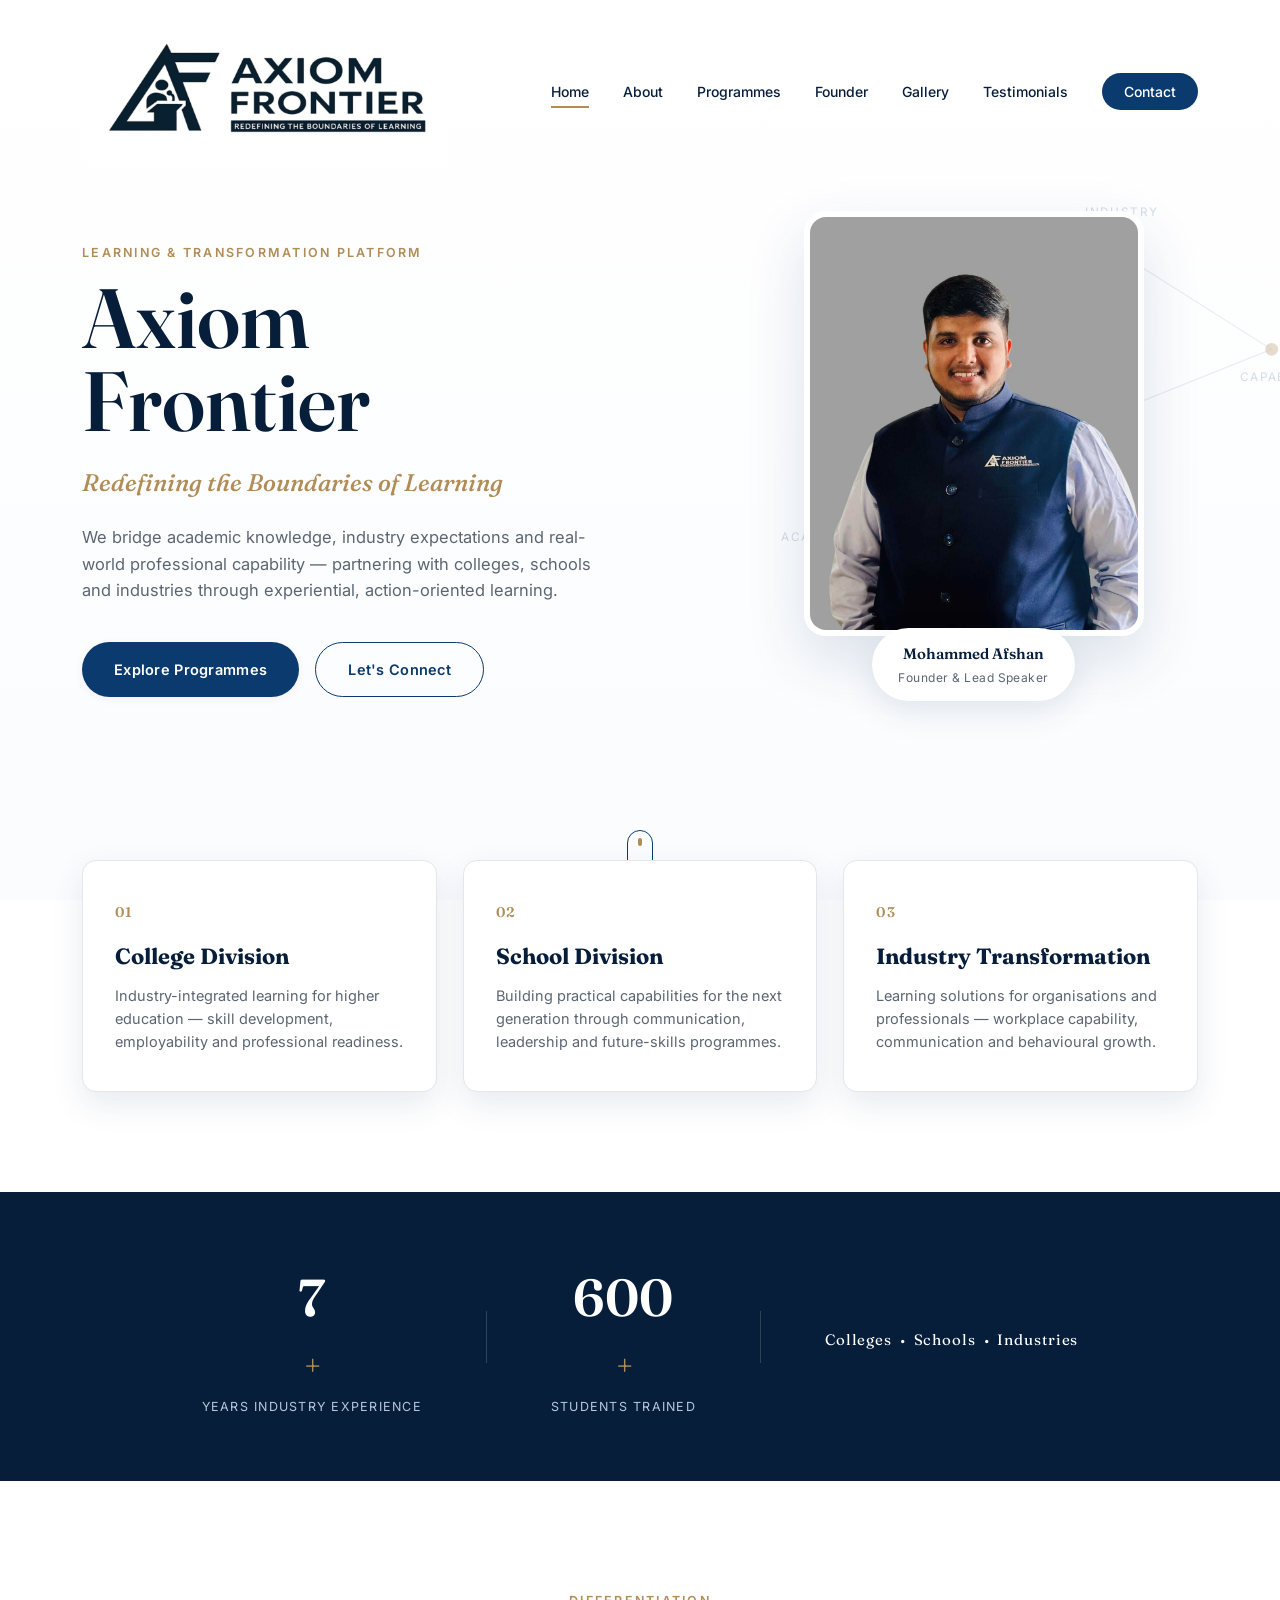
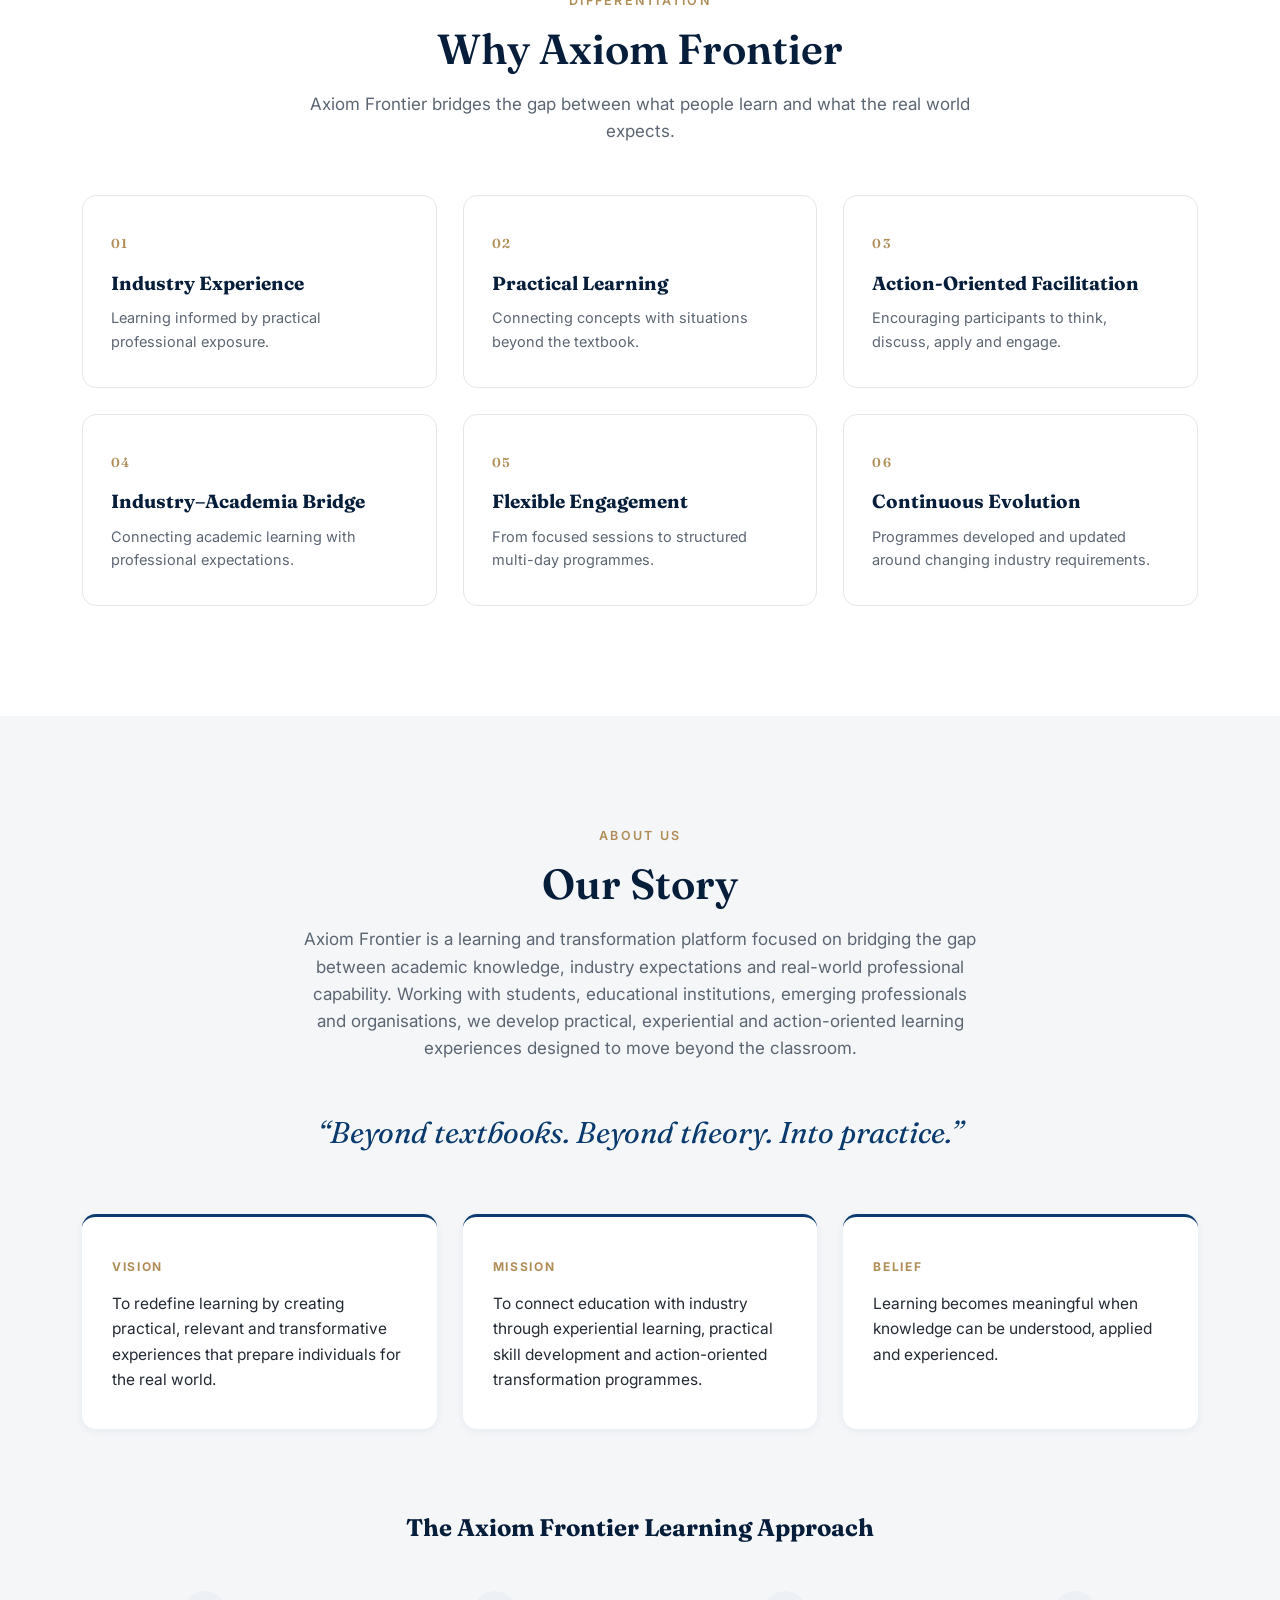
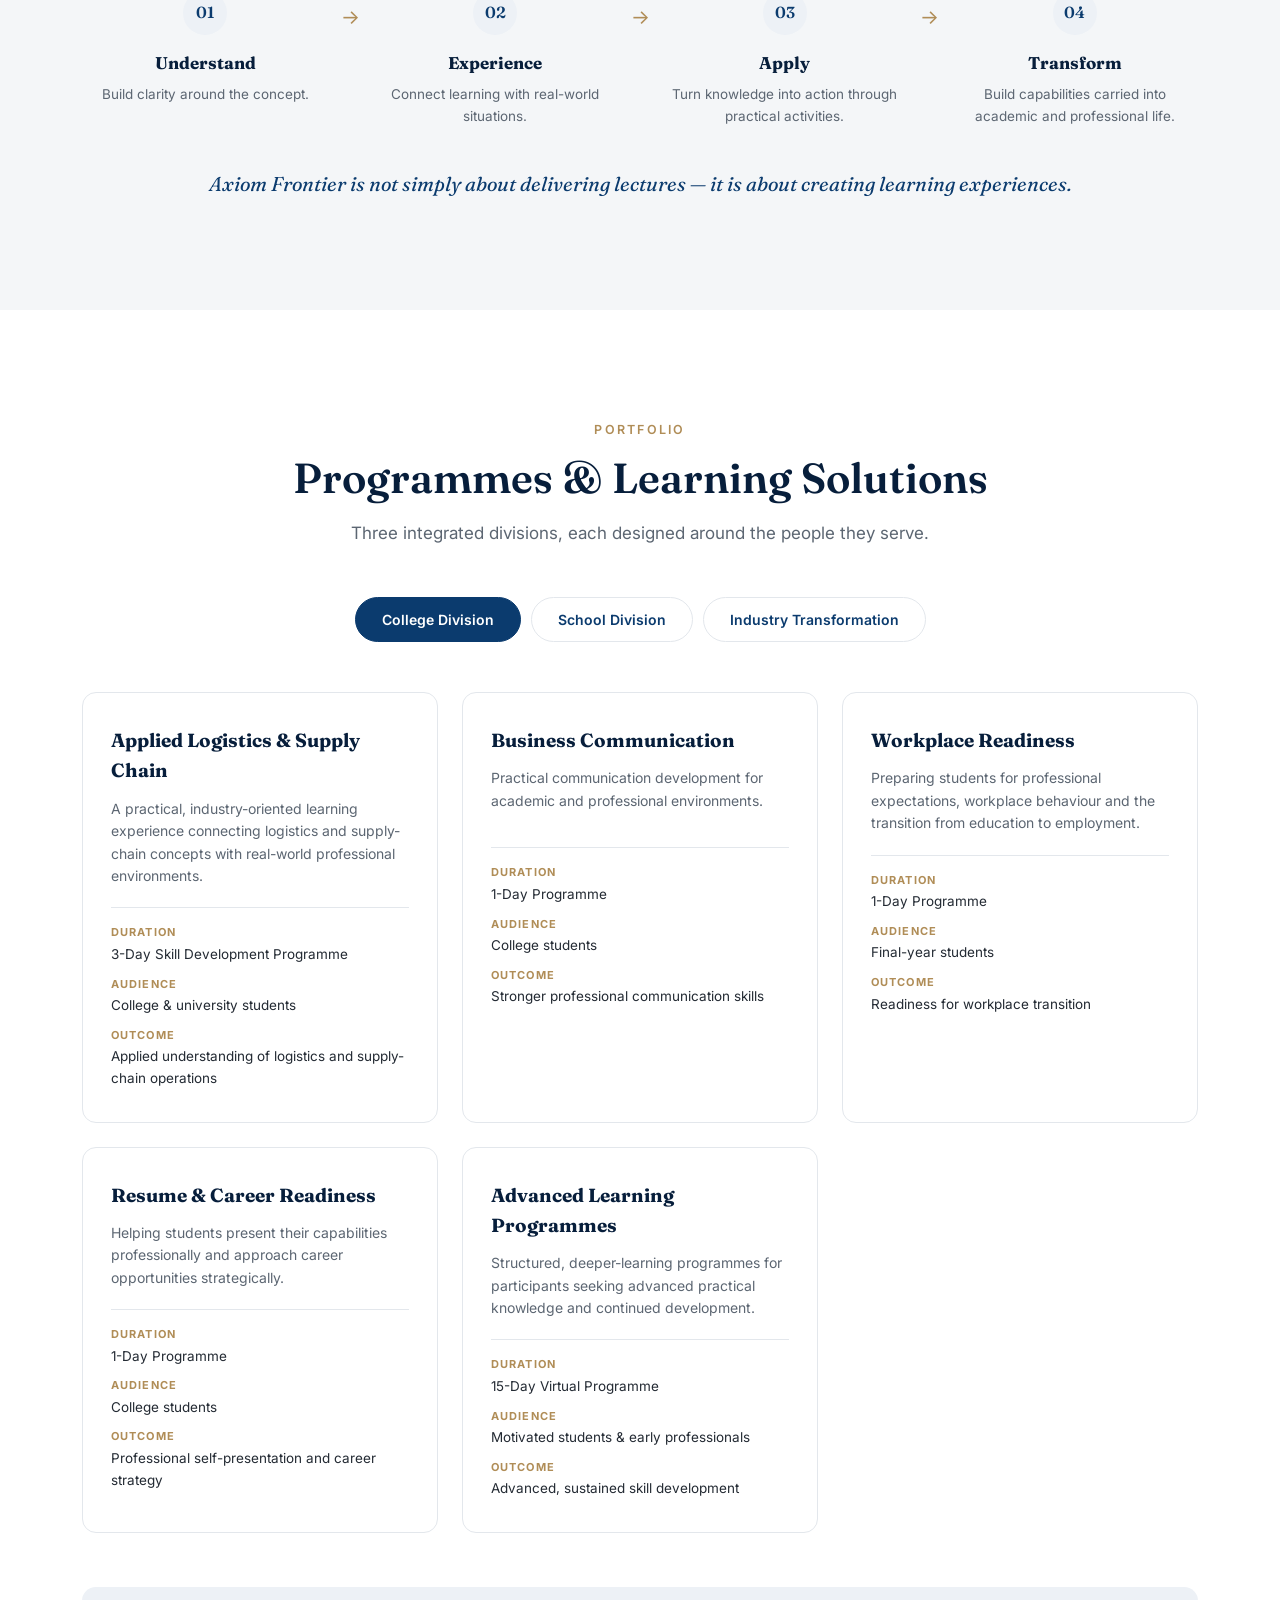
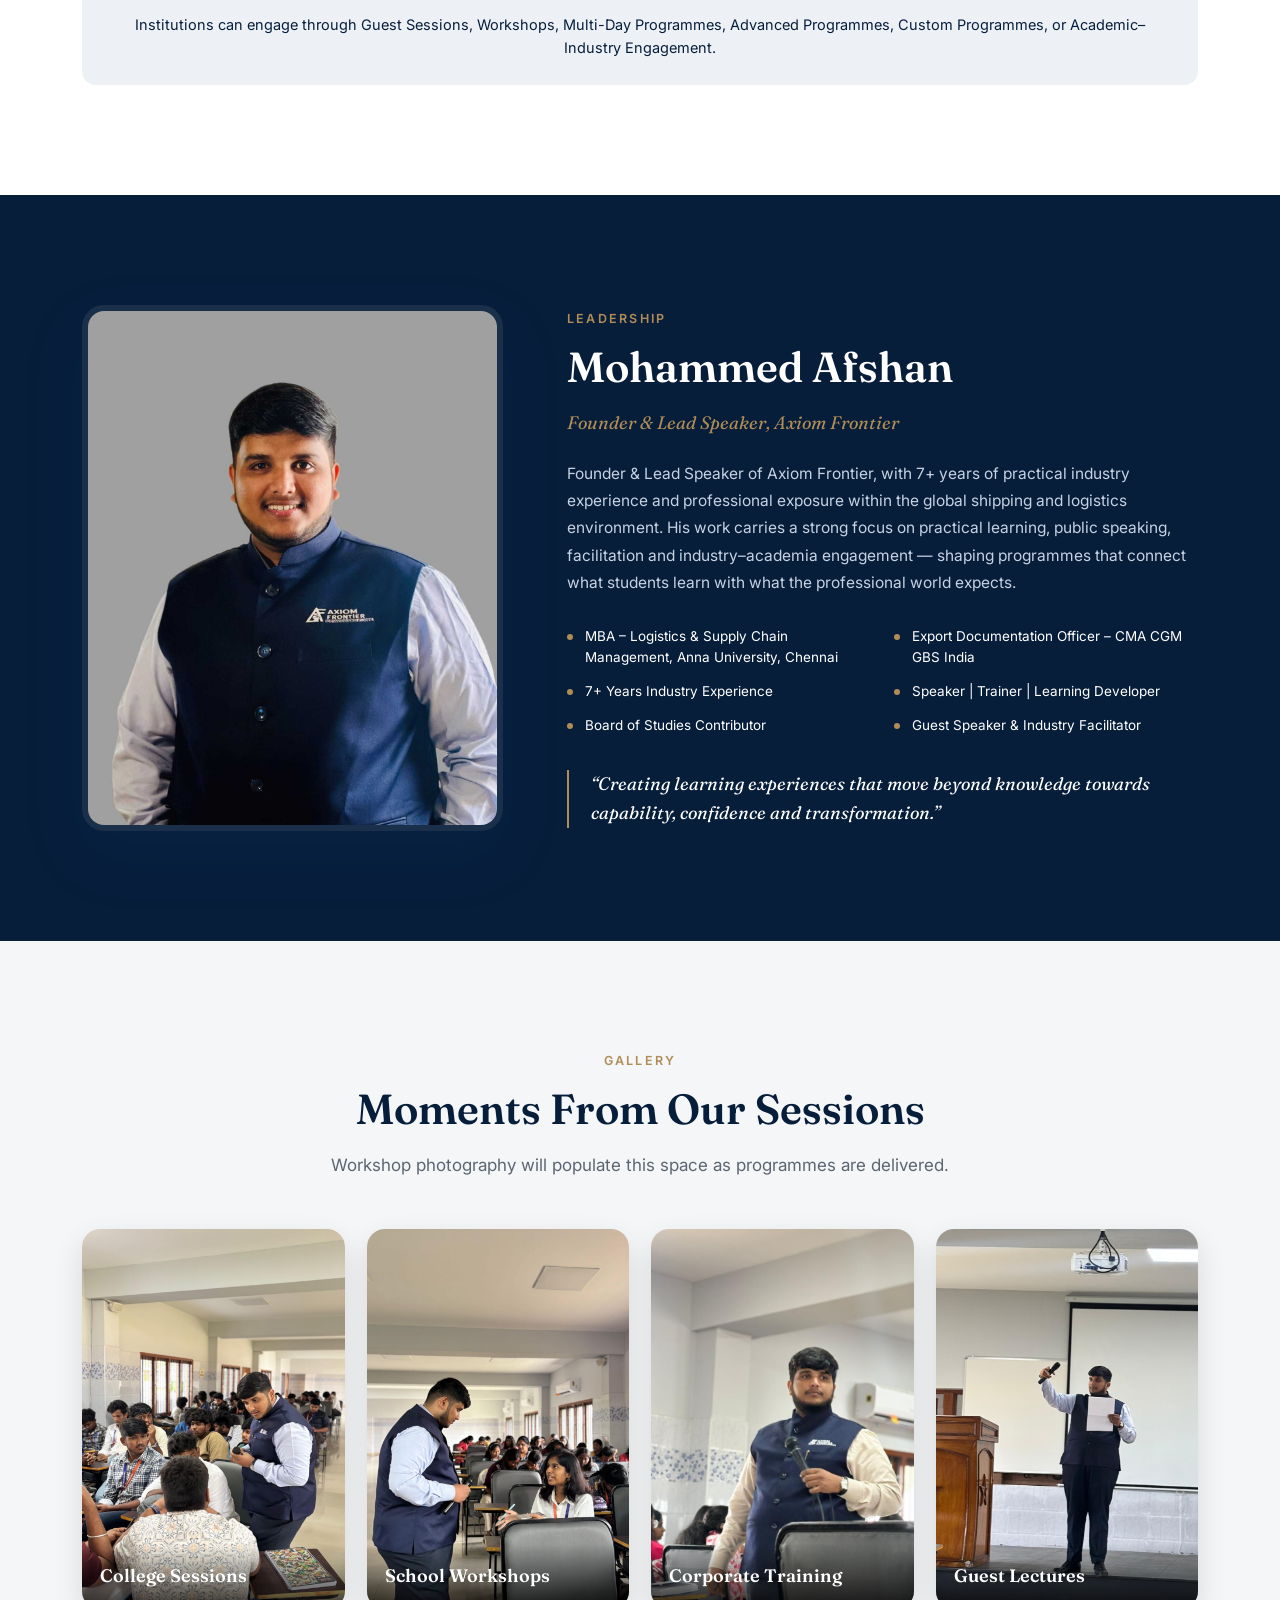
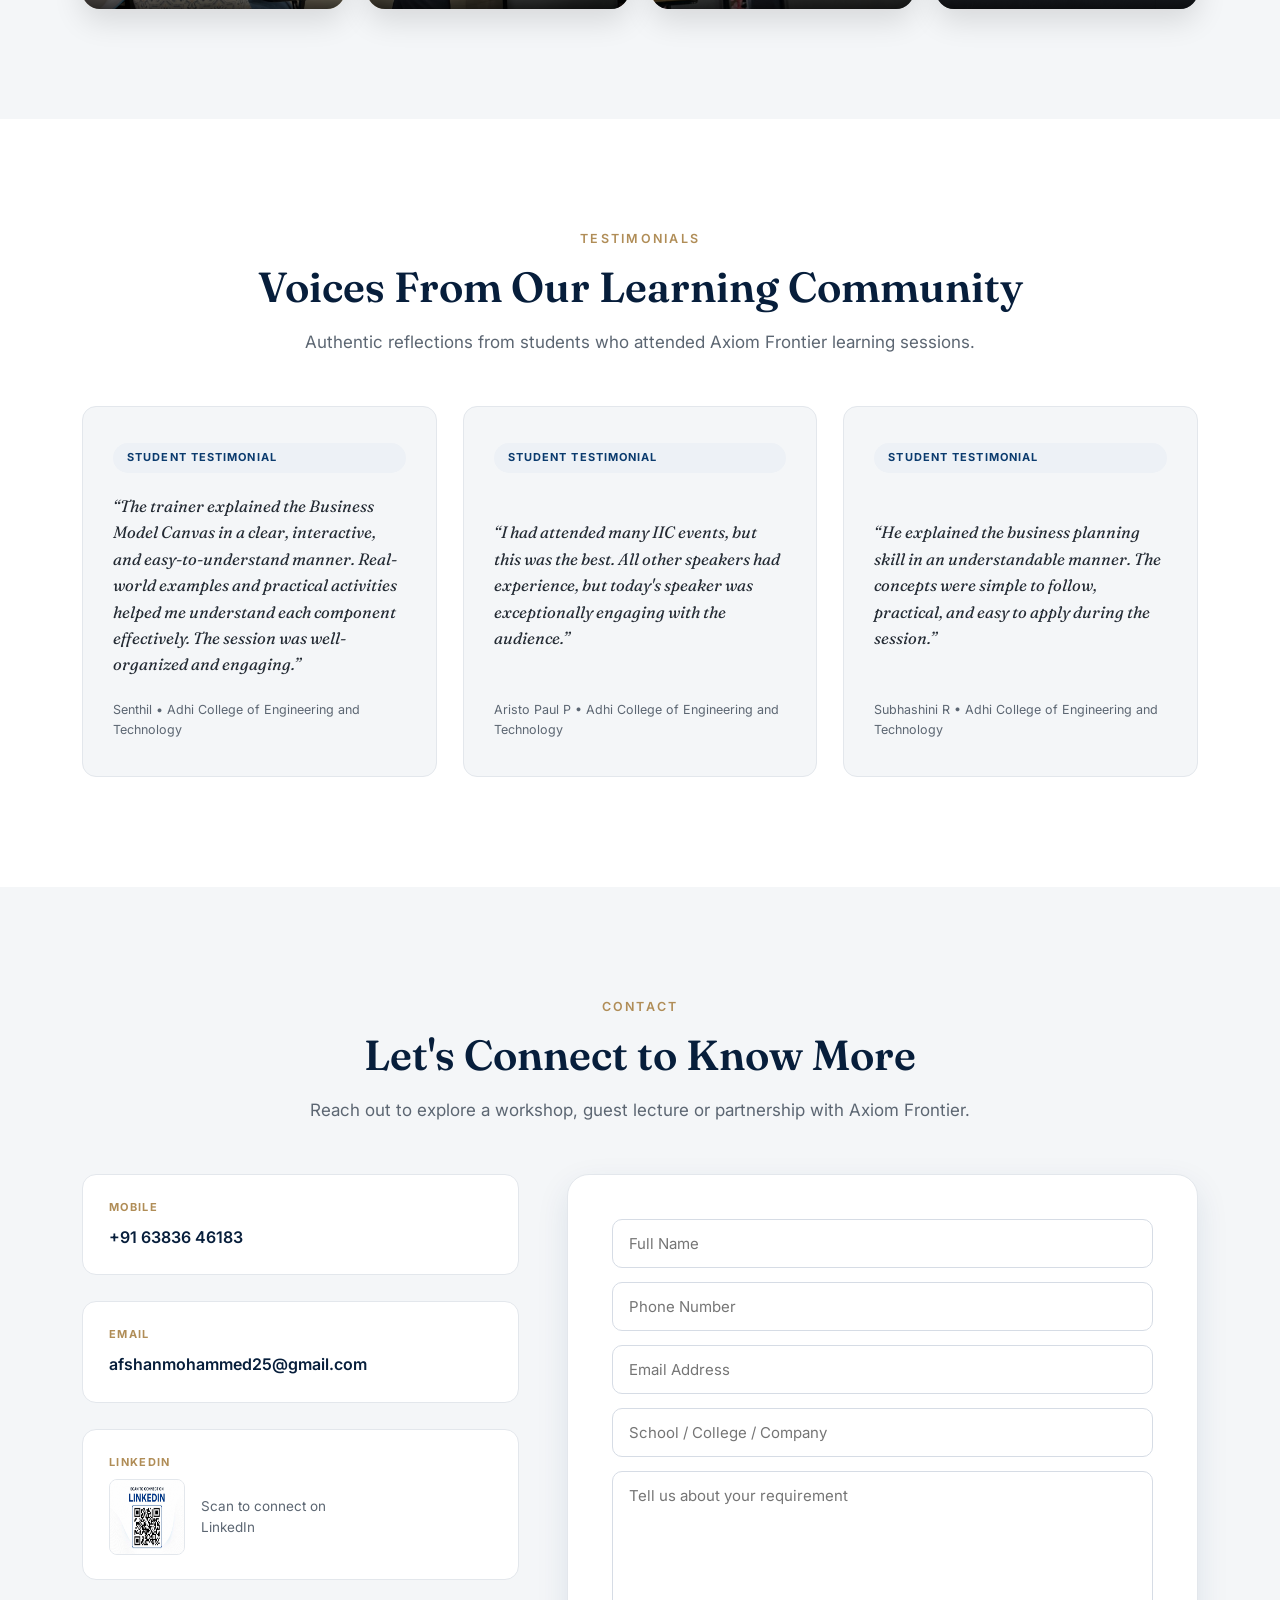
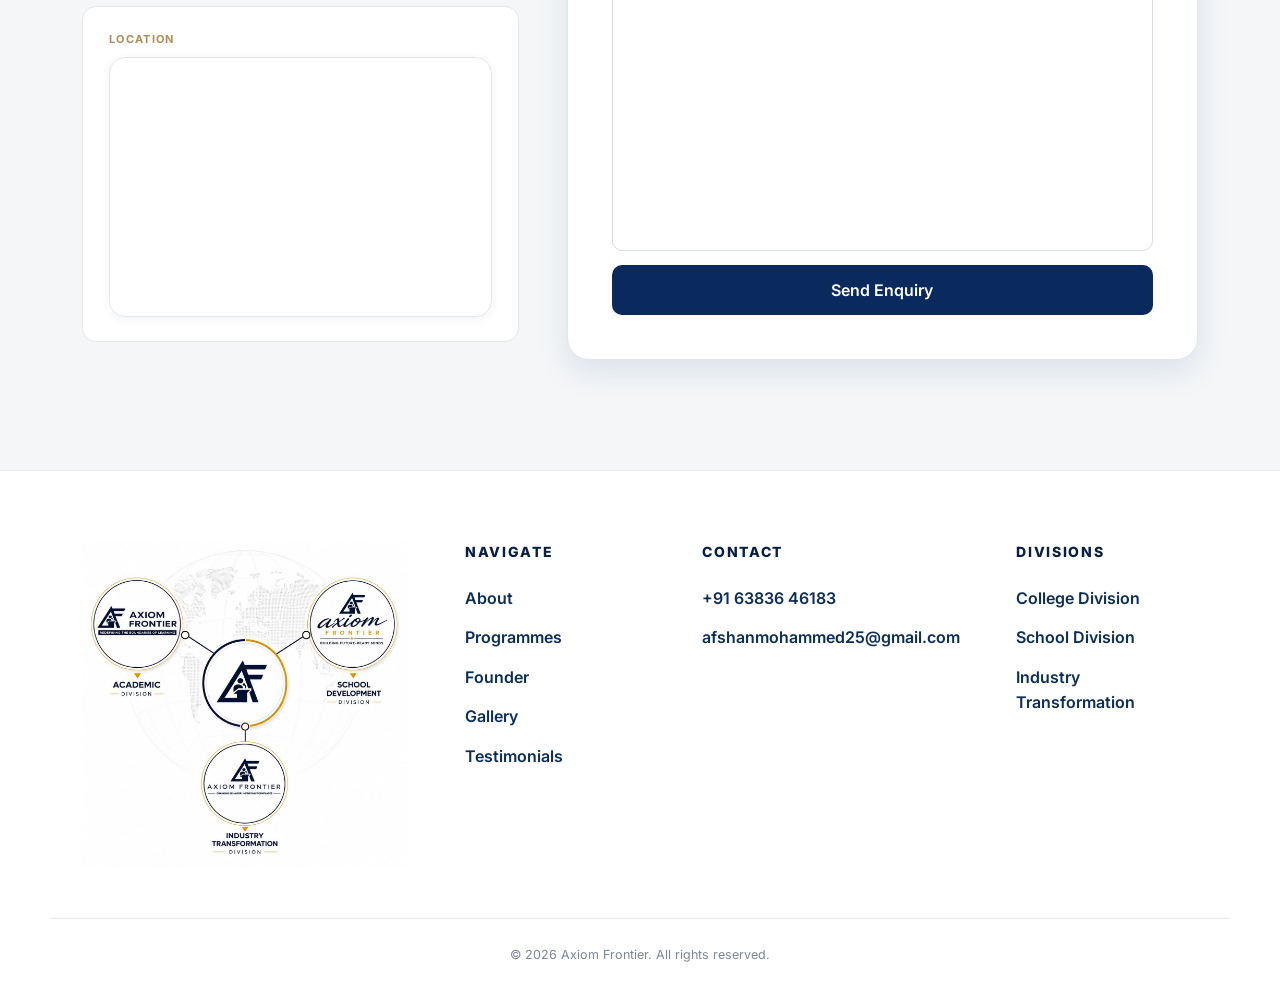
==== commit 466d3e79: "Update index.html" ====
--- a/index.html
+++ b/index.html
@@ -531,7 +531,7 @@
         <input type="tel" name="phone" placeholder="Phone Number" required>
         <input type="email" name="email" placeholder="Email Address" required>
         <input type="text" name="institution" placeholder="School / College / Company">
-        <textarea name="message" placeholder="Tell us about your requirement" rows="18" style="height:390px !important; resize:none;" required></textarea>
+        <textarea name="message" placeholder="Tell us about your requirement" rows="18" style="height:380px !important; resize:none;" required></textarea>
 
         <button type="submit" class="submit-btn">Send Enquiry</button>
       </form>
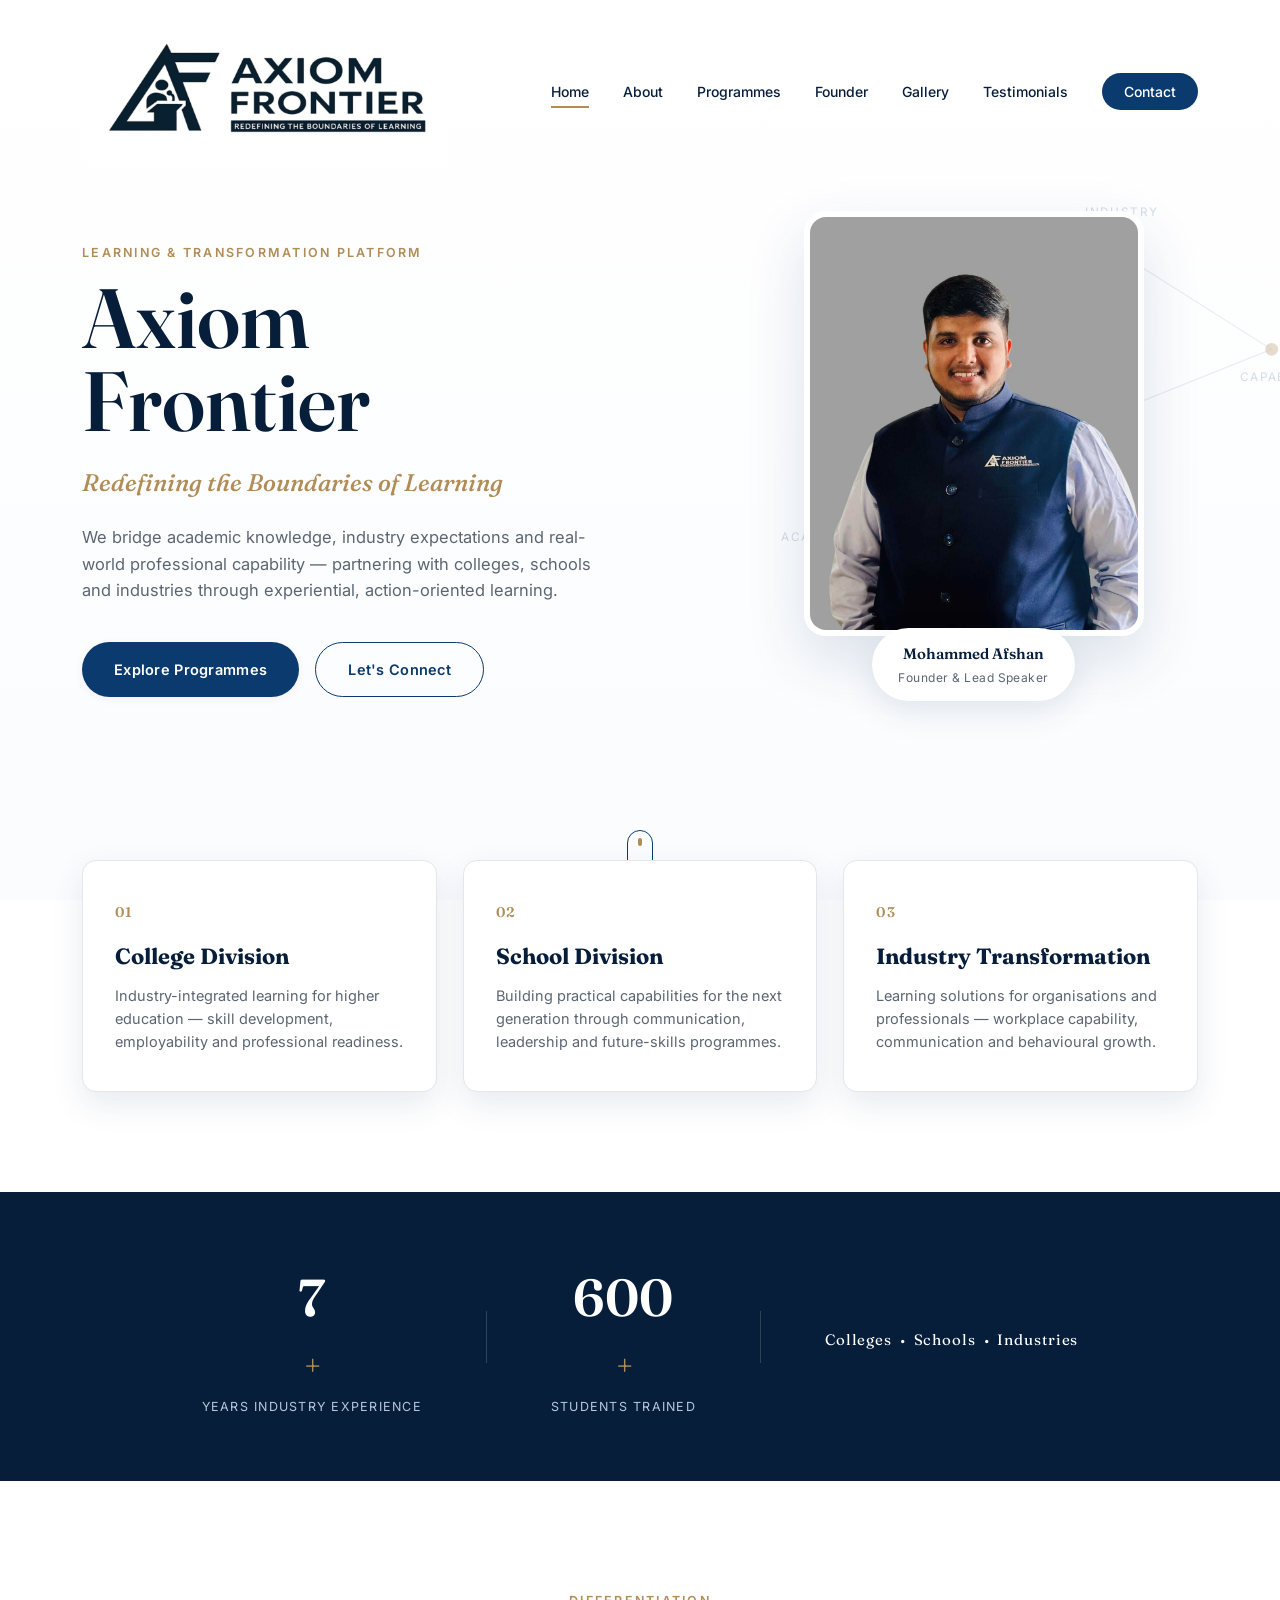
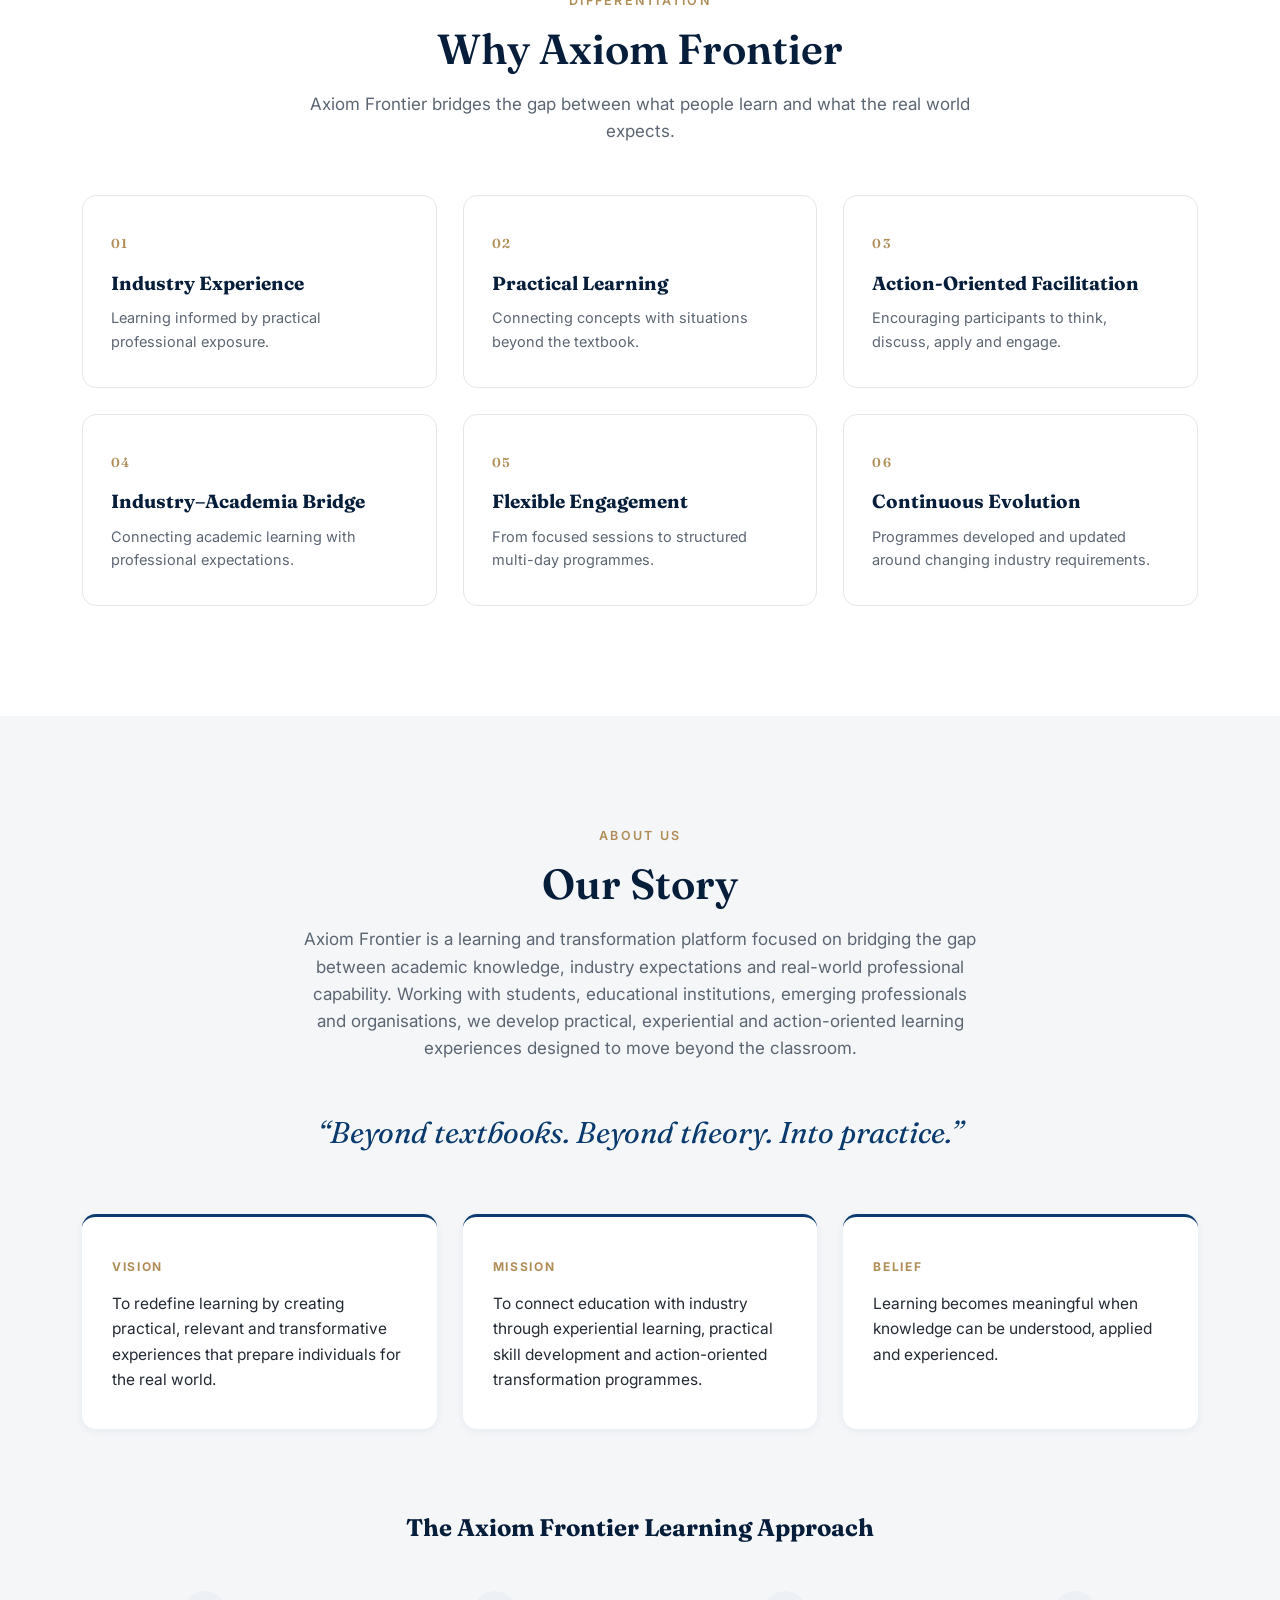
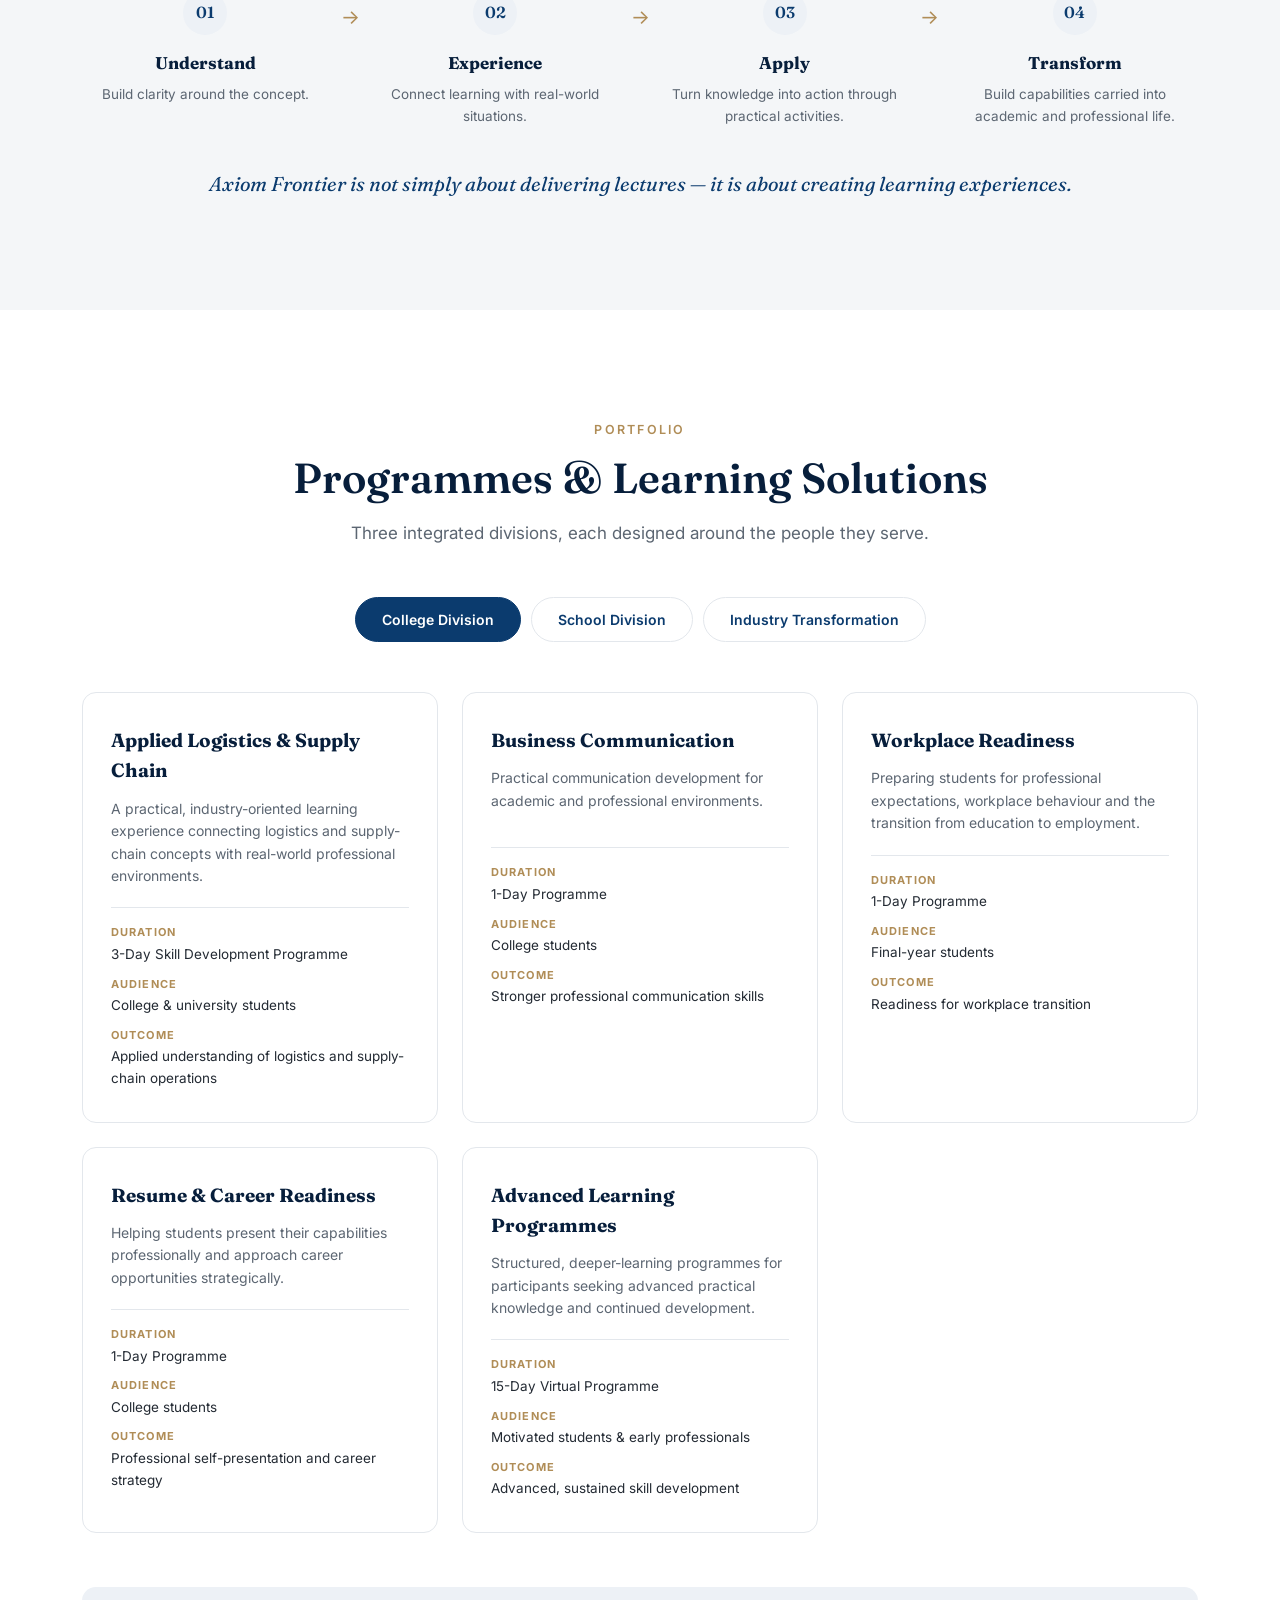
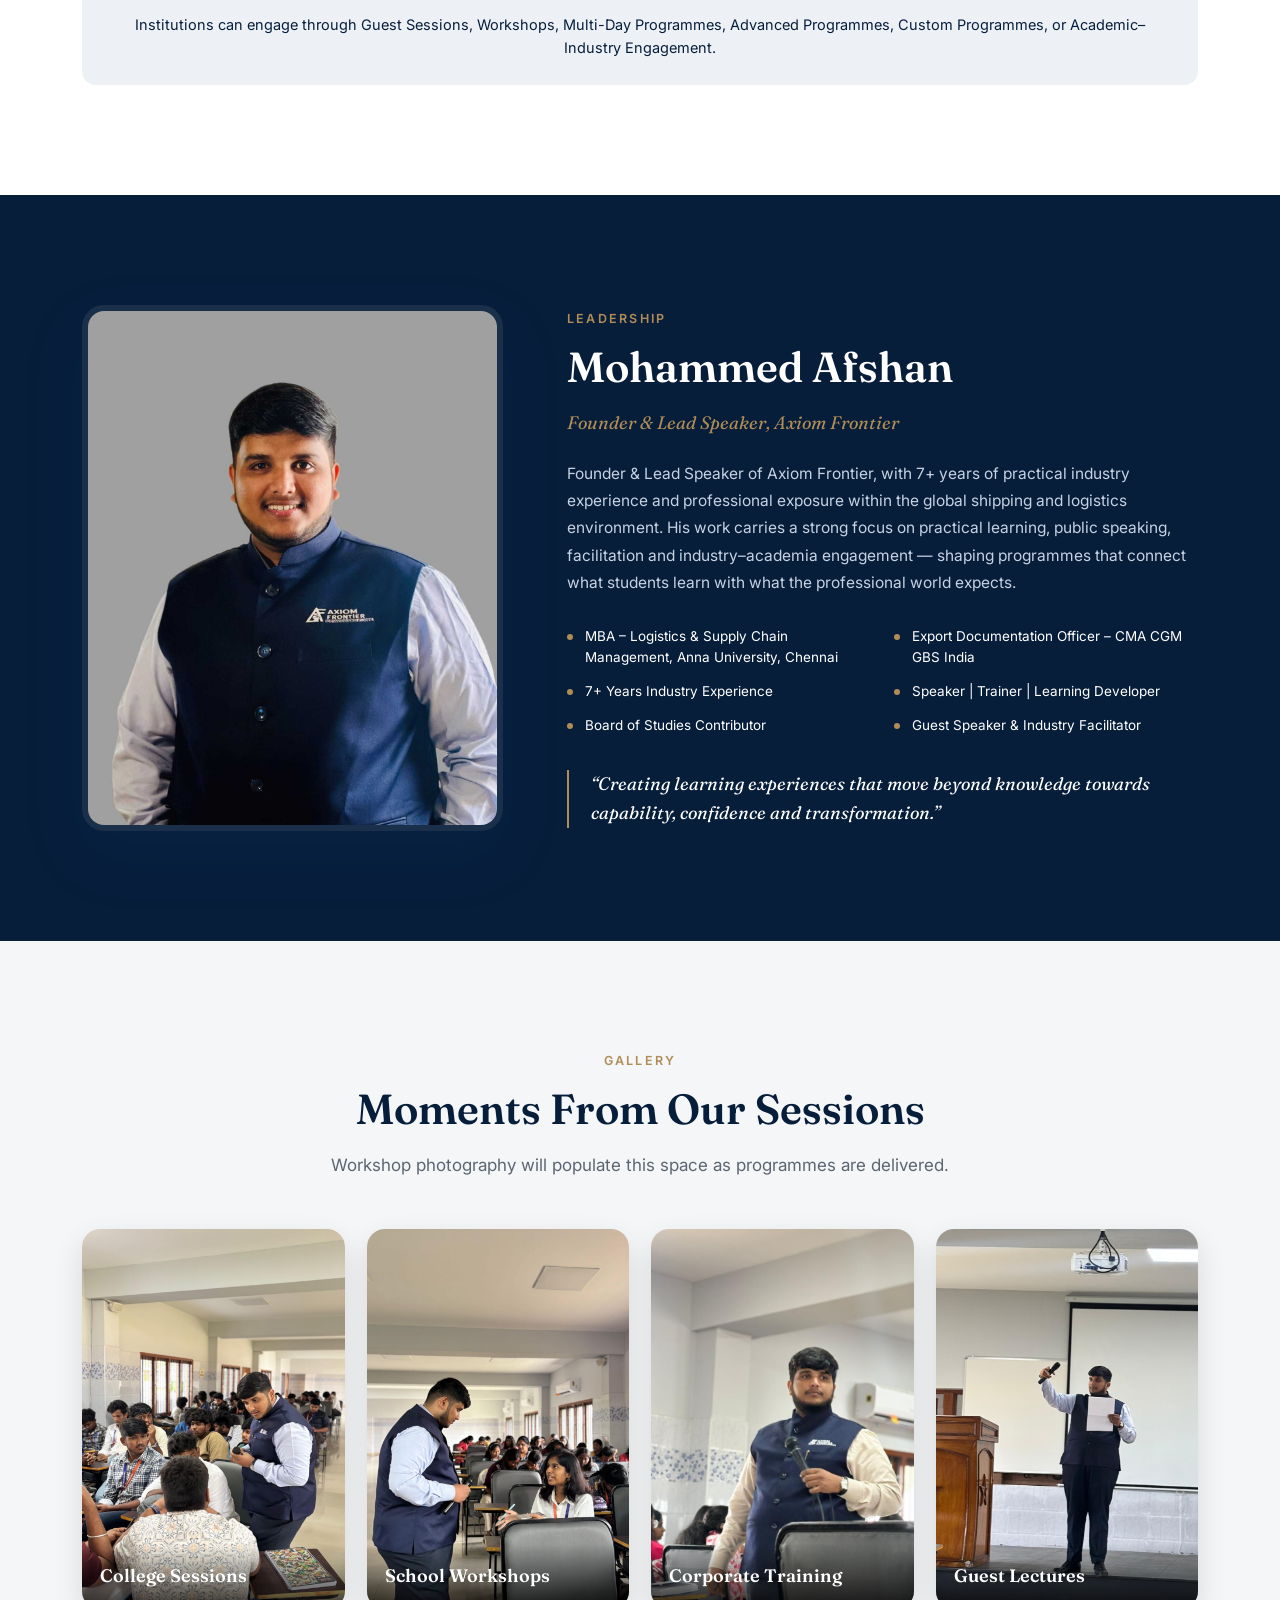
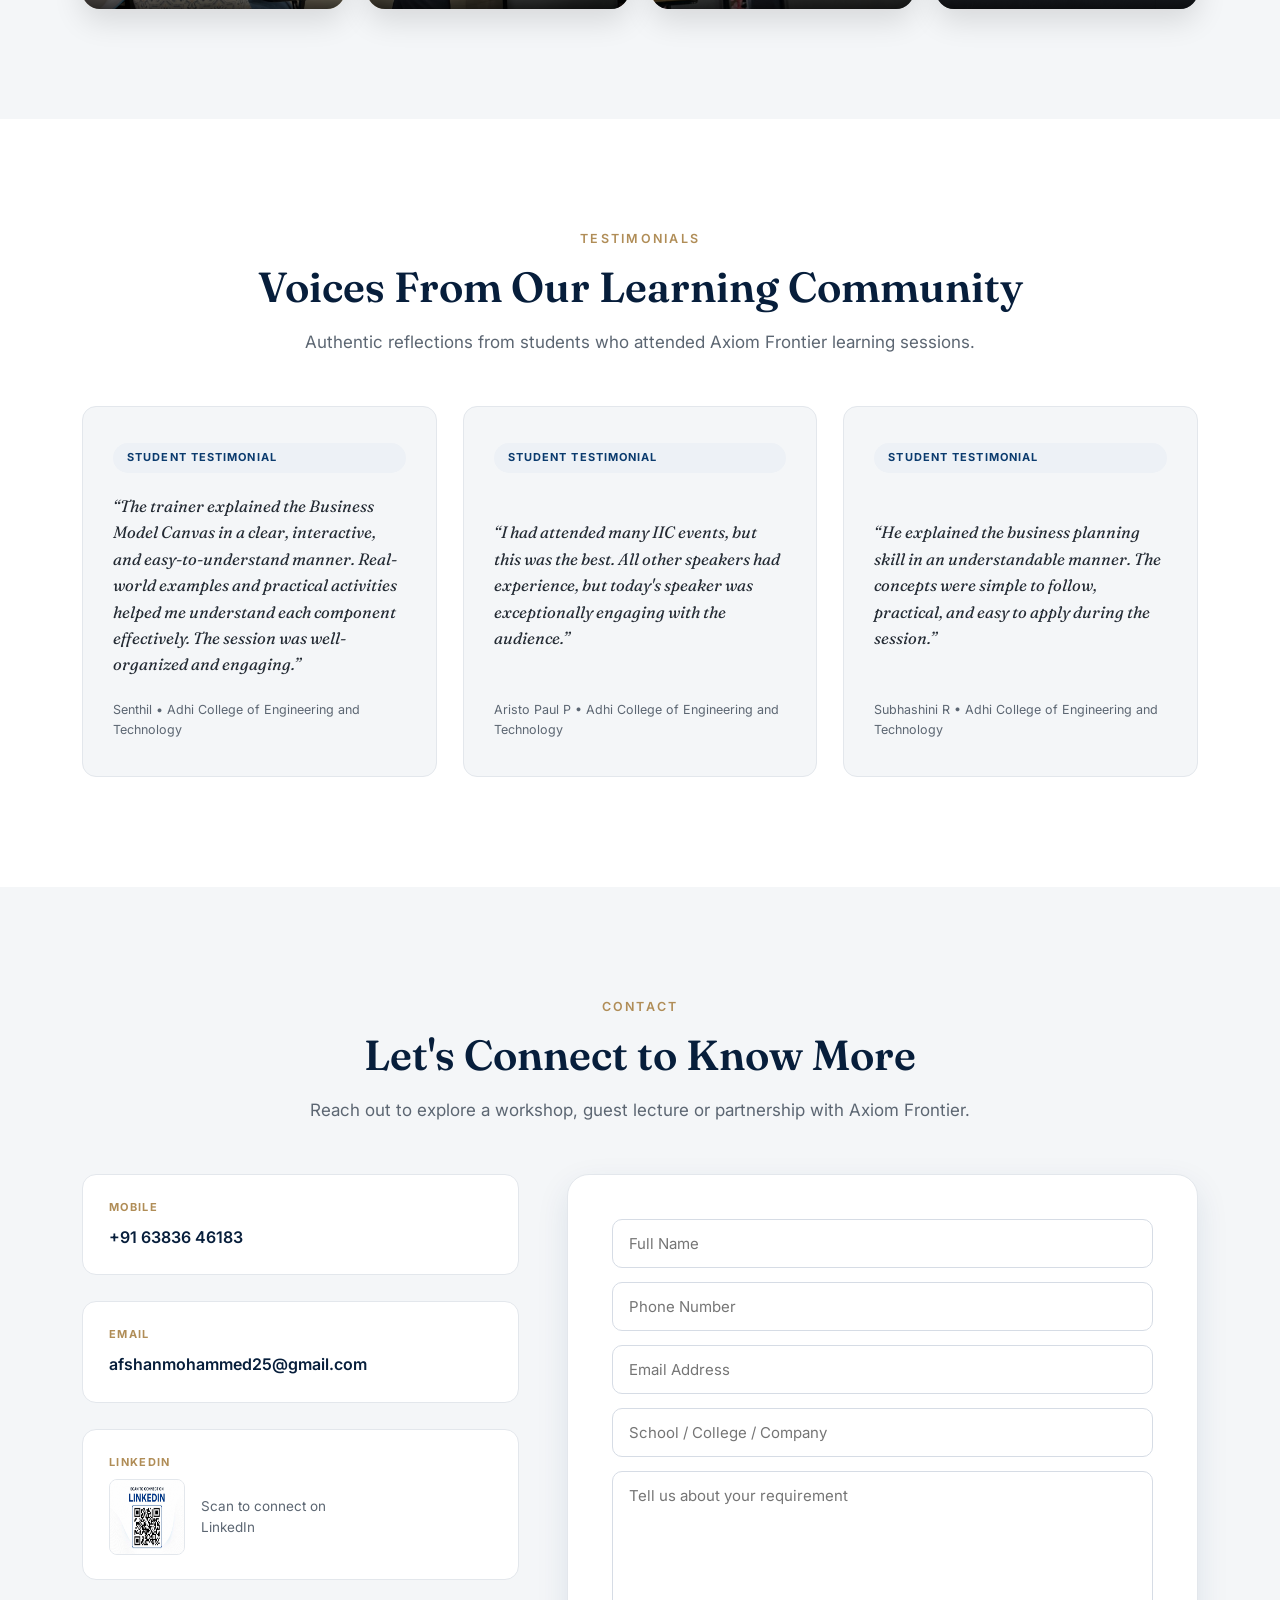
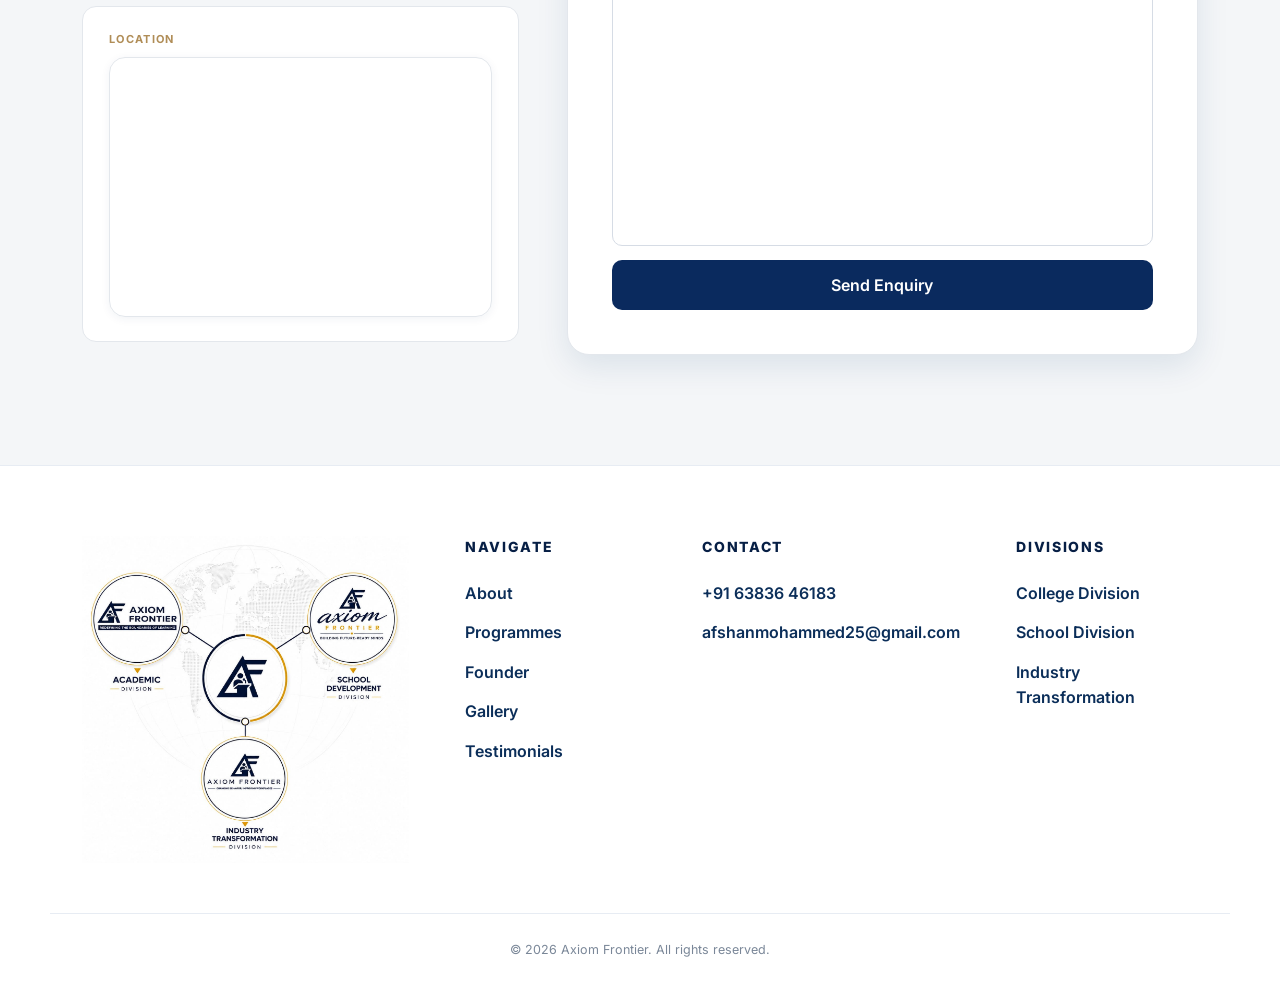
==== commit 583331e2: "Update index.html" ====
--- a/index.html
+++ b/index.html
@@ -531,7 +531,7 @@
         <input type="tel" name="phone" placeholder="Phone Number" required>
         <input type="email" name="email" placeholder="Email Address" required>
         <input type="text" name="institution" placeholder="School / College / Company">
-        <textarea name="message" placeholder="Tell us about your requirement" rows="18" style="height:380px !important; resize:none;" required></textarea>
+        <textarea name="message" placeholder="Tell us about your requirement" rows="18" style="height:375px !important; resize:none;" required></textarea>
 
         <button type="submit" class="submit-btn">Send Enquiry</button>
       </form>
